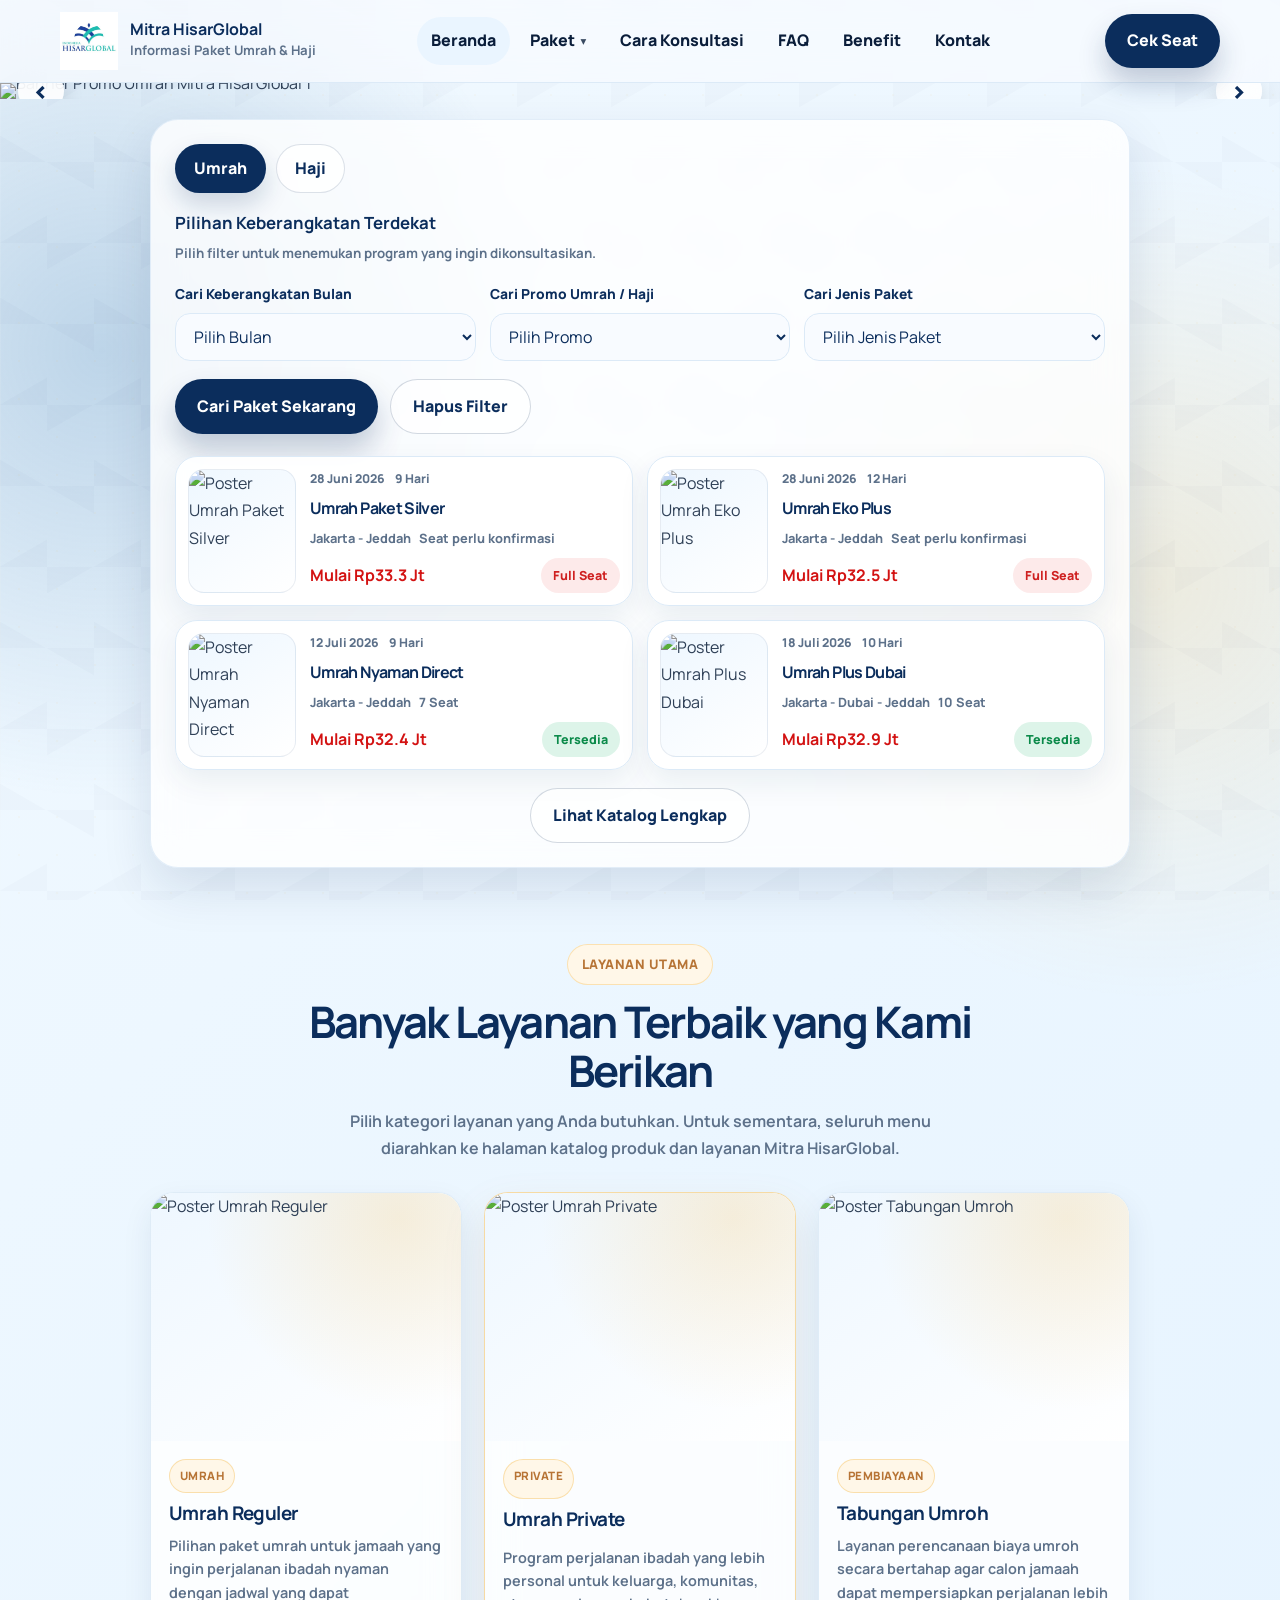
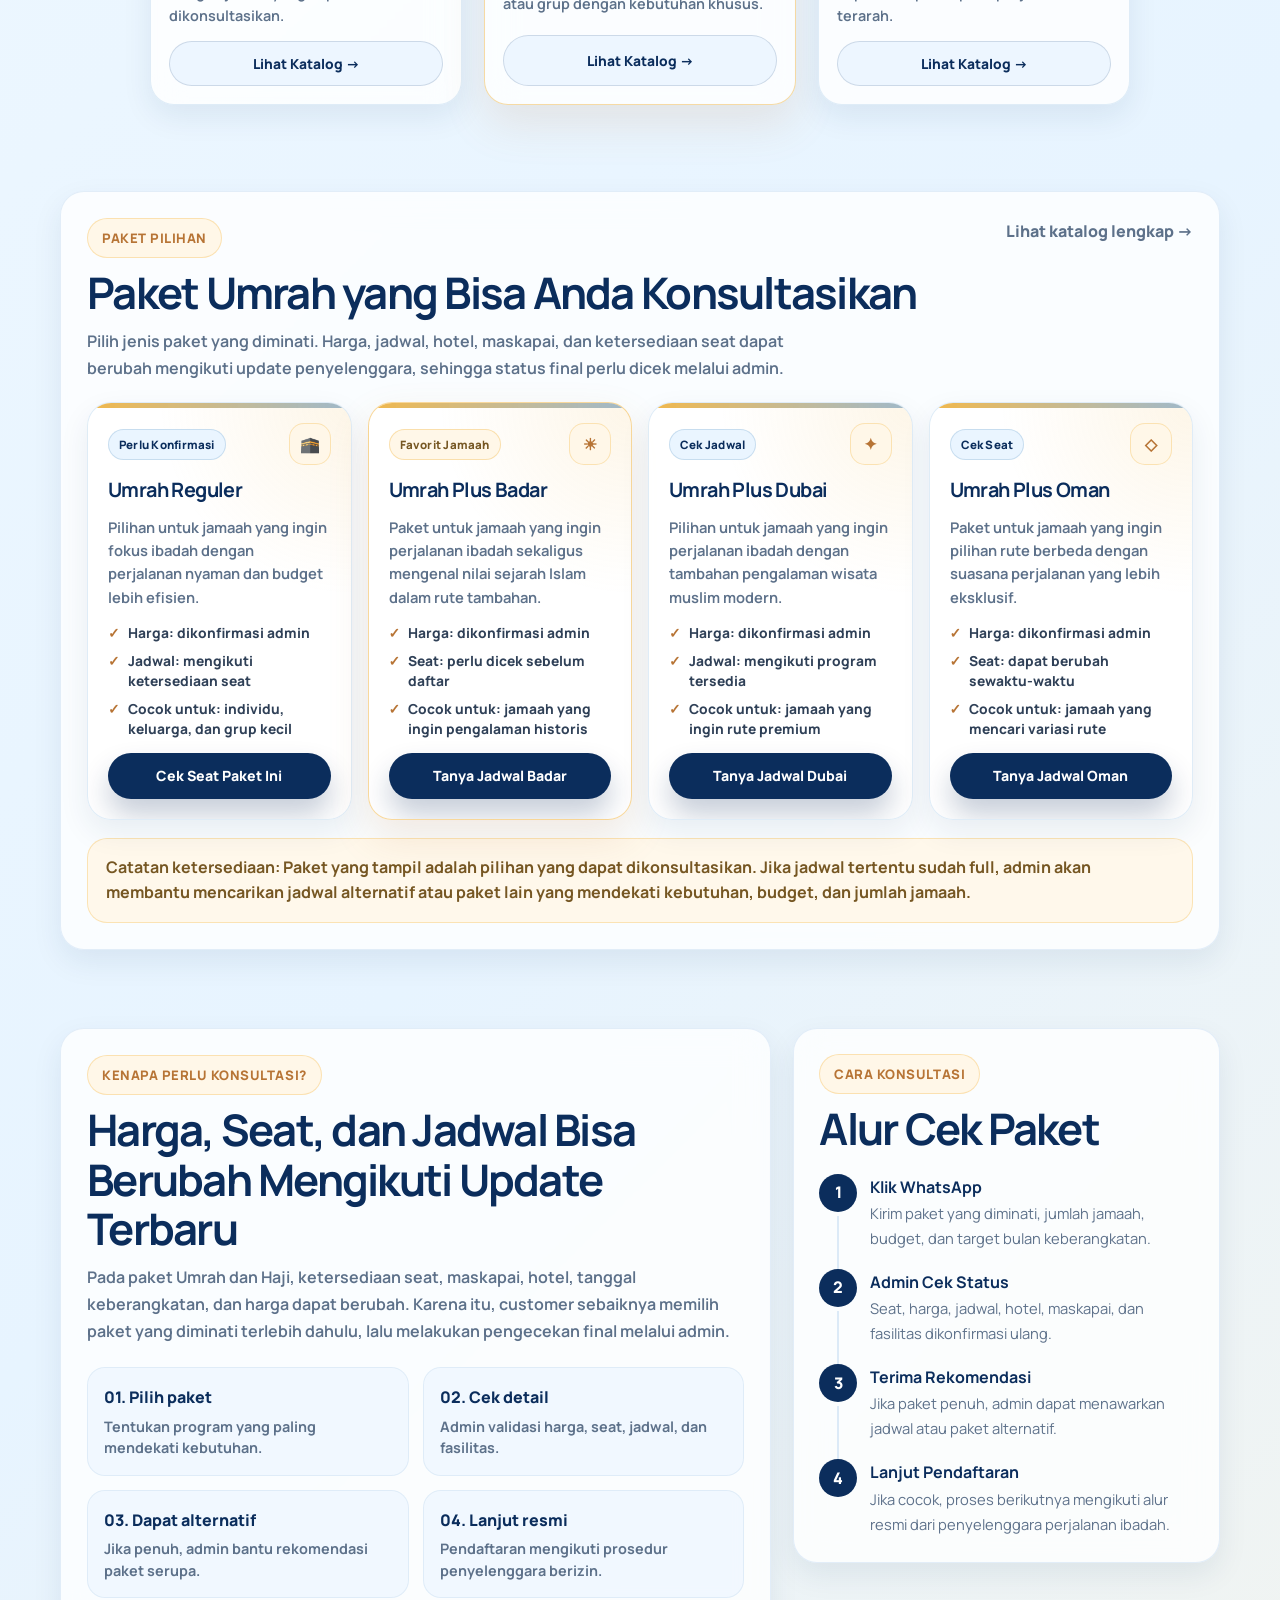
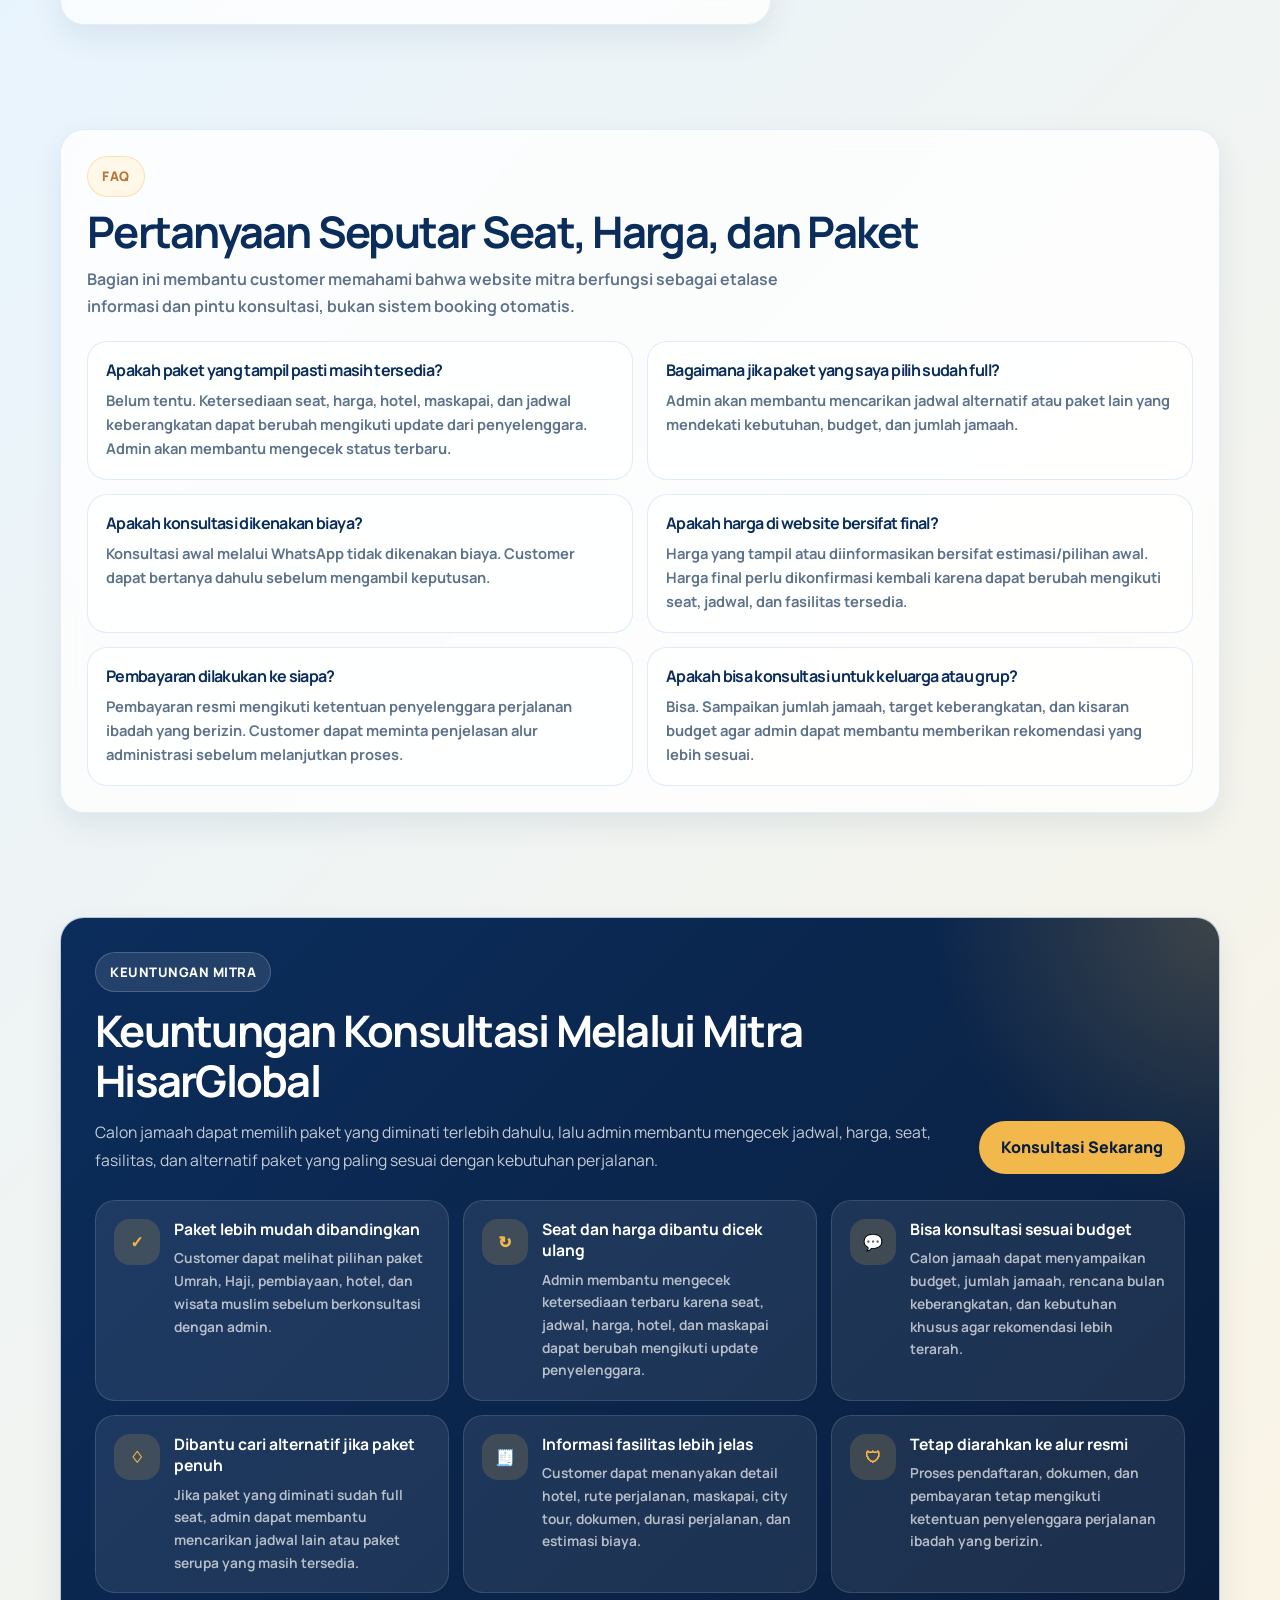
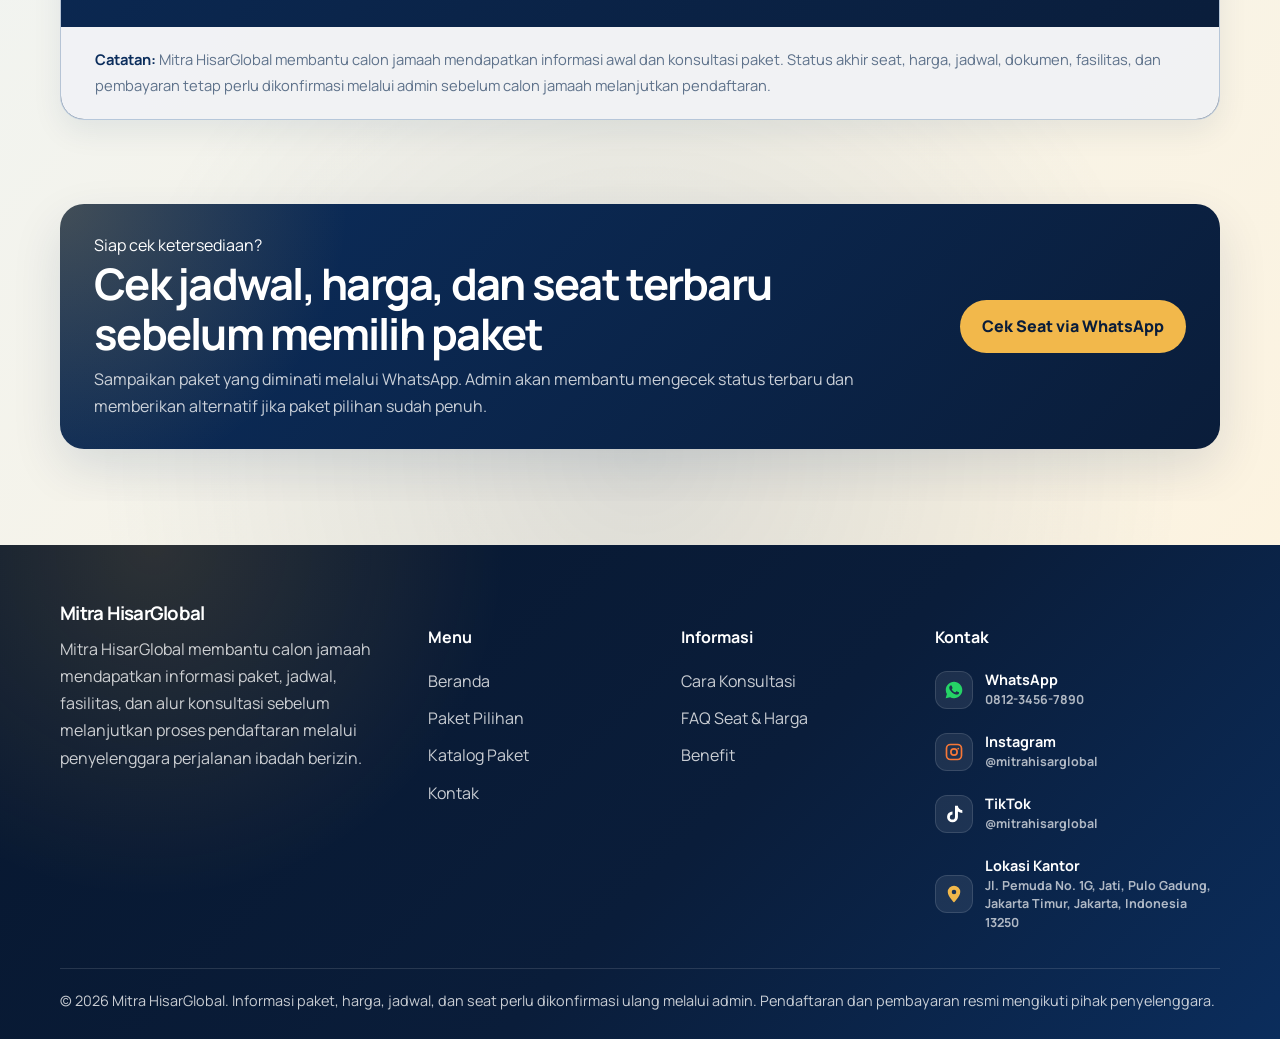
==== index.html @ 41dd8400 "Force redeploy github pages" ====
<!doctype html>
<html lang="id">
  <head>
    <meta charset="UTF-8" />
    <meta name="viewport" content="width=device-width, initial-scale=1.0" />

    <link rel="preconnect" href="https://fonts.googleapis.com" />
    <link rel="preconnect" href="https://fonts.gstatic.com" crossorigin />

    <link
      href="https://fonts.googleapis.com/css2?family=Manrope:wght@400;500;600;700;800;900&display=swap"
      rel="stylesheet"
    />

    <link rel="stylesheet" href="css/style.css" />

    <title>Mitra HisarGlobal | Paket Umrah & Haji, Cek Seat & Harga</title>

    <meta
      name="description"
      content="Pilih paket Umrah dan Haji sesuai budget, jadwal, dan kebutuhan. Cek harga, seat, fasilitas, dan jadwal terbaru melalui admin Mitra HisarGlobal."
    />
  </head>

  <body>
    <header class="site-header">
      <div class="container navbar">
        <a class="brand" href="index.html" aria-label="Mitra HisarGlobal">
          <img src="assets/images/logo.jpg" alt="Logo Mitra HisarGlobal" />
          <span>
            <strong>Mitra HisarGlobal</strong>
            <span>Informasi Paket Umrah & Haji</span>
          </span>
        </a>

        <nav class="nav-menu" data-nav-menu>
          <a href="index.html" class="active">Beranda</a>

          <div class="nav-item has-submenu">
            <a href="index.html#paket" class="nav-parent">
              Paket
              <span class="submenu-arrow">▾</span>
            </a>

            <div class="nav-dropdown">
              <a href="paket.html">Katalog</a>
            </div>
          </div>

          <a href="index.html#proses">Cara Konsultasi</a>
          <a href="index.html#faq">FAQ</a>
          <a href="index.html#legalitas">Benefit</a>
          <a href="kontak.html">Kontak</a>
        </nav>

        <div class="header-actions">
          <a
            class="btn btn-primary"
            data-whatsapp
            target="_blank"
            rel="noopener"
          >
            Cek Seat
          </a>

          <button
            class="menu-toggle"
            type="button"
            aria-label="Buka menu"
            data-menu-toggle
          >
            <span></span>
            <span></span>
            <span></span>
          </button>
        </div>
      </div>
    </header>

    <main>
      <!-- BANNER PROMO FULL  -->
      <section class="hero-banner-full">
        <div class="banner-slider" data-banner-slider>
          <div class="banner-slide active">
            <img
              src="assets/images/baner/poster 1.png"
              alt="Banner Promo Umrah Mitra HisarGlobal 1"
            />
          </div>

          <div class="banner-slide">
            <img
              src="assets/images/baner/poster 2.png"
              alt="Banner Promo Umrah Mitra HisarGlobal 2"
            />
          </div>

          <button
            class="banner-nav banner-prev"
            type="button"
            aria-label="Banner sebelumnya"
            data-banner-prev
          >
            ‹
          </button>

          <button
            class="banner-nav banner-next"
            type="button"
            aria-label="Banner berikutnya"
            data-banner-next
          >
            ›
          </button>

          <div class="banner-dots" aria-label="Navigasi banner">
            <button
              class="active"
              type="button"
              aria-label="Banner 1"
              data-banner-dot="0"
            ></button>

            <button
              type="button"
              aria-label="Banner 2"
              data-banner-dot="1"
            ></button>
          </div>
        </div>
      </section>

      <!-- PILIHAN KEBERANGKATAN TERDEKAT -->
      <section class="search-hero" id="tanggal-terdekat">
        <div class="container">
          <div class="search-hero-shell">
            <div class="search-hero-panel">
              <div class="search-panel-head">
                <div class="search-tabs">
                  <button class="search-tab active" type="button">Umrah</button>
                  <button class="search-tab" type="button">Haji</button>
                </div>

                <div class="search-panel-title">
                  <strong>Pilihan Keberangkatan Terdekat</strong>
                  <small>
                    Pilih filter untuk menemukan program yang ingin
                    dikonsultasikan.
                  </small>
                </div>
              </div>

              <div class="departure-search-grid">
                <div class="search-field">
                  <label for="departure-month">Cari Keberangkatan Bulan</label>
                  <select
                    id="departure-month"
                    class="form-control"
                    data-home-month
                  >
                    <option value="">Pilih Bulan</option>
                    <option value="Juni 2026">Juni 2026</option>
                    <option value="Juli 2026">Juli 2026</option>
                    <option value="Agustus 2026">Agustus 2026</option>
                    <option value="September 2026">September 2026</option>
                    <option value="Oktober 2026">Oktober 2026</option>
                  </select>
                </div>

                <div class="search-field">
                  <label for="departure-promo">Cari Promo Umrah / Haji</label>
                  <select
                    id="departure-promo"
                    class="form-control"
                    data-home-promo
                  >
                    <option value="">Pilih Promo</option>
                    <option value="promo">Promo Umrah</option>
                    <option value="hemat">Paket Hemat</option>
                    <option value="favorit">Favorit Jamaah</option>
                    <option value="premium">Paket Premium</option>
                  </select>
                </div>

                <div class="search-field">
                  <label for="departure-type">Cari Jenis Paket</label>
                  <select
                    id="departure-type"
                    class="form-control"
                    data-home-type
                  >
                    <option value="">Pilih Jenis Paket</option>
                    <option value="umrah-reguler">Umrah Reguler</option>
                    <option value="umrah-plus">Umrah Plus</option>
                    <option value="umrah-private">Umrah Private</option>
                    <option value="haji-khusus">Haji Khusus</option>
                  </select>
                </div>

                <div class="search-action-row">
                  <a
                    class="btn btn-primary"
                    data-whatsapp
                    target="_blank"
                    rel="noopener"
                  >
                    Cari Paket Sekarang
                  </a>

                  <button type="button" class="btn btn-outline">
                    Hapus Filter
                  </button>
                </div>
              </div>

              <div class="nearest-departure-list">
                <article class="mini-departure-card">
                  <div class="mini-departure-thumb">
                    <img
                      src="assets/images/baner/poster 1.png"
                      alt="Poster Umrah Paket Silver"
                    />
                  </div>

                  <div class="mini-departure-body">
                    <div class="mini-meta">
                      <span>28 Juni 2026</span>
                      <span>9 Hari</span>
                    </div>

                    <h3>Umrah Paket Silver</h3>

                    <div class="mini-route">
                      <span>Jakarta - Jeddah</span>
                      <span>Seat perlu konfirmasi</span>
                    </div>

                    <div class="mini-bottom">
                      <strong>Mulai Rp33.3 Jt</strong>
                      <span class="mini-status status-full-soft"
                        >Full Seat</span
                      >
                    </div>
                  </div>
                </article>

                <article class="mini-departure-card">
                  <div class="mini-departure-thumb">
                    <img
                      src="assets/images/baner/poster 2.png"
                      alt="Poster Umrah Eko Plus"
                    />
                  </div>

                  <div class="mini-departure-body">
                    <div class="mini-meta">
                      <span>28 Juni 2026</span>
                      <span>12 Hari</span>
                    </div>

                    <h3>Umrah Eko Plus</h3>

                    <div class="mini-route">
                      <span>Jakarta - Jeddah</span>
                      <span>Seat perlu konfirmasi</span>
                    </div>

                    <div class="mini-bottom">
                      <strong>Mulai Rp32.5 Jt</strong>
                      <span class="mini-status status-full-soft"
                        >Full Seat</span
                      >
                    </div>
                  </div>
                </article>

                <article class="mini-departure-card">
                  <div class="mini-departure-thumb">
                    <img
                      src="assets/images/baner/poster 1.png"
                      alt="Poster Umrah Nyaman Direct"
                    />
                  </div>

                  <div class="mini-departure-body">
                    <div class="mini-meta">
                      <span>12 Juli 2026</span>
                      <span>9 Hari</span>
                    </div>

                    <h3>Umrah Nyaman Direct</h3>

                    <div class="mini-route">
                      <span>Jakarta - Jeddah</span>
                      <span>7 Seat</span>
                    </div>

                    <div class="mini-bottom">
                      <strong>Mulai Rp32.4 Jt</strong>
                      <span class="mini-status status-limited-soft"
                        >Tersedia</span
                      >
                    </div>
                  </div>
                </article>

                <article class="mini-departure-card">
                  <div class="mini-departure-thumb">
                    <img
                      src="assets/images/baner/poster 2.png"
                      alt="Poster Umrah Plus Dubai"
                    />
                  </div>

                  <div class="mini-departure-body">
                    <div class="mini-meta">
                      <span>18 Juli 2026</span>
                      <span>10 Hari</span>
                    </div>

                    <h3>Umrah Plus Dubai</h3>

                    <div class="mini-route">
                      <span>Jakarta - Dubai - Jeddah</span>
                      <span>10 Seat</span>
                    </div>

                    <div class="mini-bottom">
                      <strong>Mulai Rp32.9 Jt</strong>
                      <span class="mini-status status-limited-soft"
                        >Tersedia</span
                      >
                    </div>
                  </div>
                </article>
              </div>

              <div class="search-panel-footer">
                <a class="btn btn-outline" href="paket.html">
                  Lihat Katalog Lengkap
                </a>
              </div>
            </div>
          </div>
        </div>
      </section>

      <!-- SECTION LAYANAN UTAMA -->
      <section class="section-sm service-shortcut-section">
        <div class="container">
          <div class="service-shortcut-head">
            <span class="kicker">Layanan Utama</span>

            <h2>Banyak Layanan Terbaik yang Kami Berikan</h2>

            <p>
              Pilih kategori layanan yang Anda butuhkan. Untuk sementara,
              seluruh menu diarahkan ke halaman katalog produk dan layanan Mitra
              HisarGlobal.
            </p>
          </div>

          <div class="service-shortcut-grid">
            <a class="service-shortcut-card" href="paket.html">
              <div class="service-shortcut-image">
                <img
                  src="assets/images/baner/poster 1.png"
                  alt="Poster Umrah Reguler"
                />
              </div>

              <div class="service-shortcut-body">
                <span class="service-shortcut-tag">Umrah</span>
                <h3>Umrah Reguler</h3>
                <p>
                  Pilihan paket umrah untuk jamaah yang ingin perjalanan ibadah
                  nyaman dengan jadwal yang dapat dikonsultasikan.
                </p>

                <span class="service-shortcut-button">Lihat Katalog →</span>
              </div>
            </a>

            <a
              class="service-shortcut-card service-shortcut-card-featured"
              href="paket.html"
            >
              <div class="service-shortcut-image">
                <img
                  src="assets/images/baner/poster 2.png"
                  alt="Poster Umrah Private"
                />
              </div>

              <div class="service-shortcut-body">
                <span class="service-shortcut-tag">Private</span>
                <h3>Umrah Private</h3>
                <p>
                  Program perjalanan ibadah yang lebih personal untuk keluarga,
                  komunitas, atau grup dengan kebutuhan khusus.
                </p>

                <span class="service-shortcut-button">Lihat Katalog →</span>
              </div>
            </a>

            <a class="service-shortcut-card" href="paket.html">
              <div class="service-shortcut-image">
                <img
                  src="assets/images/baner/poster 1.png"
                  alt="Poster Tabungan Umroh"
                />
              </div>

              <div class="service-shortcut-body">
                <span class="service-shortcut-tag">Pembiayaan</span>
                <h3>Tabungan Umroh</h3>
                <p>
                  Layanan perencanaan biaya umroh secara bertahap agar calon
                  jamaah dapat mempersiapkan perjalanan lebih terarah.
                </p>

                <span class="service-shortcut-button">Lihat Katalog →</span>
              </div>
            </a>
          </div>
        </div>
      </section>

      <!-- SECTION PAKET PILIHAN -->
      <section class="section-sm" id="paket">
        <div class="container">
          <section class="panel panel-pad priority-package-panel">
            <div class="section-title-row product-title-row">
              <div>
                <span class="kicker">Paket Pilihan</span>

                <h2 style="margin-top: 10px">
                  Paket Umrah yang Bisa Anda Konsultasikan
                </h2>

                <p class="section-subtitle">
                  Pilih jenis paket yang diminati. Harga, jadwal, hotel,
                  maskapai, dan ketersediaan seat dapat berubah mengikuti update
                  penyelenggara, sehingga status final perlu dicek melalui
                  admin.
                </p>
              </div>

              <a href="paket.html">Lihat katalog lengkap →</a>
            </div>

            <div class="mitra-product-grid">
              <article class="mitra-product-card">
                <div class="product-card-top">
                  <span class="package-status status-check">
                    Perlu Konfirmasi
                  </span>
                  <span class="product-icon">🕋</span>
                </div>

                <h3>Umrah Reguler</h3>

                <p>
                  Pilihan untuk jamaah yang ingin fokus ibadah dengan perjalanan
                  nyaman dan budget lebih efisien.
                </p>

                <ul>
                  <li>Harga: dikonfirmasi admin</li>
                  <li>Jadwal: mengikuti ketersediaan seat</li>
                  <li>Cocok untuk: individu, keluarga, dan grup kecil</li>
                </ul>

                <a
                  class="btn btn-primary product-cta"
                  data-whatsapp
                  target="_blank"
                  rel="noopener"
                >
                  Cek Seat Paket Ini
                </a>
              </article>

              <article class="mitra-product-card featured-product">
                <div class="product-card-top">
                  <span class="package-status status-limited">
                    Favorit Jamaah
                  </span>
                  <span class="product-icon">☀</span>
                </div>

                <h3>Umrah Plus Badar</h3>

                <p>
                  Paket untuk jamaah yang ingin perjalanan ibadah sekaligus
                  mengenal nilai sejarah Islam dalam rute tambahan.
                </p>

                <ul>
                  <li>Harga: dikonfirmasi admin</li>
                  <li>Seat: perlu dicek sebelum daftar</li>
                  <li>Cocok untuk: jamaah yang ingin pengalaman historis</li>
                </ul>

                <a
                  class="btn btn-primary product-cta"
                  data-whatsapp
                  target="_blank"
                  rel="noopener"
                >
                  Tanya Jadwal Badar
                </a>
              </article>

              <article class="mitra-product-card">
                <div class="product-card-top">
                  <span class="package-status status-check">Cek Jadwal</span>
                  <span class="product-icon">✦</span>
                </div>

                <h3>Umrah Plus Dubai</h3>

                <p>
                  Pilihan untuk jamaah yang ingin perjalanan ibadah dengan
                  tambahan pengalaman wisata muslim modern.
                </p>

                <ul>
                  <li>Harga: dikonfirmasi admin</li>
                  <li>Jadwal: mengikuti program tersedia</li>
                  <li>Cocok untuk: jamaah yang ingin rute premium</li>
                </ul>

                <a
                  class="btn btn-primary product-cta"
                  data-whatsapp
                  target="_blank"
                  rel="noopener"
                >
                  Tanya Jadwal Dubai
                </a>
              </article>

              <article class="mitra-product-card">
                <div class="product-card-top">
                  <span class="package-status status-check">Cek Seat</span>
                  <span class="product-icon">◇</span>
                </div>

                <h3>Umrah Plus Oman</h3>

                <p>
                  Paket untuk jamaah yang ingin pilihan rute berbeda dengan
                  suasana perjalanan yang lebih eksklusif.
                </p>

                <ul>
                  <li>Harga: dikonfirmasi admin</li>
                  <li>Seat: dapat berubah sewaktu-waktu</li>
                  <li>Cocok untuk: jamaah yang mencari variasi rute</li>
                </ul>

                <a
                  class="btn btn-primary product-cta"
                  data-whatsapp
                  target="_blank"
                  rel="noopener"
                >
                  Tanya Jadwal Oman
                </a>
              </article>
            </div>

            <div class="availability-note">
              <strong>Catatan ketersediaan:</strong>
              Paket yang tampil adalah pilihan yang dapat dikonsultasikan. Jika
              jadwal tertentu sudah full, admin akan membantu mencarikan jadwal
              alternatif atau paket lain yang mendekati kebutuhan, budget, dan
              jumlah jamaah.
            </div>
          </section>
        </div>
      </section>

      <!-- SECTION CARA KONSULTASI -->
      <section class="section-sm consult-section">
        <div class="container home-content-grid">
          <section class="panel panel-pad consult-reason-card">
            <span class="kicker">Kenapa Perlu Konsultasi?</span>

            <h2 style="margin-top: 10px">
              Harga, Seat, dan Jadwal Bisa Berubah Mengikuti Update Terbaru
            </h2>

            <p class="section-subtitle">
              Pada paket Umrah dan Haji, ketersediaan seat, maskapai, hotel,
              tanggal keberangkatan, dan harga dapat berubah. Karena itu,
              customer sebaiknya memilih paket yang diminati terlebih dahulu,
              lalu melakukan pengecekan final melalui admin.
            </p>

            <div class="consult-point-grid">
              <div>
                <strong>01. Pilih paket</strong>
                <span>Tentukan program yang paling mendekati kebutuhan.</span>
              </div>

              <div>
                <strong>02. Cek detail</strong>
                <span>Admin validasi harga, seat, jadwal, dan fasilitas.</span>
              </div>

              <div>
                <strong>03. Dapat alternatif</strong>
                <span>Jika penuh, admin bantu rekomendasi paket serupa.</span>
              </div>

              <div>
                <strong>04. Lanjut resmi</strong>
                <span
                  >Pendaftaran mengikuti prosedur penyelenggara berizin.</span
                >
              </div>
            </div>
          </section>

          <aside>
            <section class="panel timeline-card" id="proses">
              <span class="kicker">Cara Konsultasi</span>

              <h2 style="margin-top: 10px">Alur Cek Paket</h2>

              <div class="timeline">
                <div class="timeline-item">
                  <span class="timeline-num">1</span>

                  <div>
                    <strong>Klik WhatsApp</strong>
                    <p>
                      Kirim paket yang diminati, jumlah jamaah, budget, dan
                      target bulan keberangkatan.
                    </p>
                  </div>
                </div>

                <div class="timeline-item">
                  <span class="timeline-num">2</span>

                  <div>
                    <strong>Admin Cek Status</strong>
                    <p>
                      Seat, harga, jadwal, hotel, maskapai, dan fasilitas
                      dikonfirmasi ulang.
                    </p>
                  </div>
                </div>

                <div class="timeline-item">
                  <span class="timeline-num">3</span>

                  <div>
                    <strong>Terima Rekomendasi</strong>
                    <p>
                      Jika paket penuh, admin dapat menawarkan jadwal atau paket
                      alternatif.
                    </p>
                  </div>
                </div>

                <div class="timeline-item">
                  <span class="timeline-num">4</span>

                  <div>
                    <strong>Lanjut Pendaftaran</strong>
                    <p>
                      Jika cocok, proses berikutnya mengikuti alur resmi dari
                      penyelenggara perjalanan ibadah.
                    </p>
                  </div>
                </div>
              </div>
            </section>
          </aside>
        </div>
      </section>

      <!-- SECTION FAQ -->
      <section class="section-sm" id="faq">
        <div class="container">
          <section class="panel panel-pad faq-panel">
            <div class="section-title-row">
              <div>
                <span class="kicker">FAQ</span>

                <h2 style="margin-top: 10px">
                  Pertanyaan Seputar Seat, Harga, dan Paket
                </h2>

                <p class="section-subtitle">
                  Bagian ini membantu customer memahami bahwa website mitra
                  berfungsi sebagai etalase informasi dan pintu konsultasi,
                  bukan sistem booking otomatis.
                </p>
              </div>
            </div>

            <div class="faq-grid">
              <article class="faq-item">
                <h3>Apakah paket yang tampil pasti masih tersedia?</h3>
                <p>
                  Belum tentu. Ketersediaan seat, harga, hotel, maskapai, dan
                  jadwal keberangkatan dapat berubah mengikuti update dari
                  penyelenggara. Admin akan membantu mengecek status terbaru.
                </p>
              </article>

              <article class="faq-item">
                <h3>Bagaimana jika paket yang saya pilih sudah full?</h3>
                <p>
                  Admin akan membantu mencarikan jadwal alternatif atau paket
                  lain yang mendekati kebutuhan, budget, dan jumlah jamaah.
                </p>
              </article>

              <article class="faq-item">
                <h3>Apakah konsultasi dikenakan biaya?</h3>
                <p>
                  Konsultasi awal melalui WhatsApp tidak dikenakan biaya.
                  Customer dapat bertanya dahulu sebelum mengambil keputusan.
                </p>
              </article>

              <article class="faq-item">
                <h3>Apakah harga di website bersifat final?</h3>
                <p>
                  Harga yang tampil atau diinformasikan bersifat
                  estimasi/pilihan awal. Harga final perlu dikonfirmasi kembali
                  karena dapat berubah mengikuti seat, jadwal, dan fasilitas
                  tersedia.
                </p>
              </article>

              <article class="faq-item">
                <h3>Pembayaran dilakukan ke siapa?</h3>
                <p>
                  Pembayaran resmi mengikuti ketentuan penyelenggara perjalanan
                  ibadah yang berizin. Customer dapat meminta penjelasan alur
                  administrasi sebelum melanjutkan proses.
                </p>
              </article>

              <article class="faq-item">
                <h3>Apakah bisa konsultasi untuk keluarga atau grup?</h3>
                <p>
                  Bisa. Sampaikan jumlah jamaah, target keberangkatan, dan
                  kisaran budget agar admin dapat membantu memberikan
                  rekomendasi yang lebih sesuai.
                </p>
              </article>
            </div>
          </section>
        </div>
      </section>

      <!-- SECTION BENEFIT -->
      <section class="section-sm" id="legalitas">
        <div class="container">
          <section class="panel mitra-benefit-section">
            <div class="mitra-benefit-head">
              <div>
                <span class="kicker benefit-kicker">Keuntungan Mitra</span>

                <h2>Keuntungan Konsultasi Melalui Mitra HisarGlobal</h2>

                <p>
                  Calon jamaah dapat memilih paket yang diminati terlebih
                  dahulu, lalu admin membantu mengecek jadwal, harga, seat,
                  fasilitas, dan alternatif paket yang paling sesuai dengan
                  kebutuhan perjalanan.
                </p>
              </div>

              <a
                class="btn btn-gold"
                data-whatsapp
                target="_blank"
                rel="noopener"
              >
                Konsultasi Sekarang
              </a>
            </div>

            <div class="mitra-benefit-grid">
              <article class="mitra-benefit-item">
                <span class="mitra-benefit-icon">✓</span>
                <div>
                  <strong>Paket lebih mudah dibandingkan</strong>
                  <small>
                    Customer dapat melihat pilihan paket Umrah, Haji,
                    pembiayaan, hotel, dan wisata muslim sebelum berkonsultasi
                    dengan admin.
                  </small>
                </div>
              </article>

              <article class="mitra-benefit-item">
                <span class="mitra-benefit-icon">↻</span>
                <div>
                  <strong>Seat dan harga dibantu dicek ulang</strong>
                  <small>
                    Admin membantu mengecek ketersediaan terbaru karena seat,
                    jadwal, harga, hotel, dan maskapai dapat berubah mengikuti
                    update penyelenggara.
                  </small>
                </div>
              </article>

              <article class="mitra-benefit-item">
                <span class="mitra-benefit-icon">💬</span>
                <div>
                  <strong>Bisa konsultasi sesuai budget</strong>
                  <small>
                    Calon jamaah dapat menyampaikan budget, jumlah jamaah,
                    rencana bulan keberangkatan, dan kebutuhan khusus agar
                    rekomendasi lebih terarah.
                  </small>
                </div>
              </article>

              <article class="mitra-benefit-item">
                <span class="mitra-benefit-icon">♢</span>
                <div>
                  <strong>Dibantu cari alternatif jika paket penuh</strong>
                  <small>
                    Jika paket yang diminati sudah full seat, admin dapat
                    membantu mencarikan jadwal lain atau paket serupa yang masih
                    tersedia.
                  </small>
                </div>
              </article>

              <article class="mitra-benefit-item">
                <span class="mitra-benefit-icon">🧾</span>
                <div>
                  <strong>Informasi fasilitas lebih jelas</strong>
                  <small>
                    Customer dapat menanyakan detail hotel, rute perjalanan,
                    maskapai, city tour, dokumen, durasi perjalanan, dan
                    estimasi biaya.
                  </small>
                </div>
              </article>

              <article class="mitra-benefit-item">
                <span class="mitra-benefit-icon">🛡</span>
                <div>
                  <strong>Tetap diarahkan ke alur resmi</strong>
                  <small>
                    Proses pendaftaran, dokumen, dan pembayaran tetap mengikuti
                    ketentuan penyelenggara perjalanan ibadah yang berizin.
                  </small>
                </div>
              </article>
            </div>

            <div class="mitra-benefit-note">
              <strong>Catatan:</strong>
              Mitra HisarGlobal membantu calon jamaah mendapatkan informasi awal
              dan konsultasi paket. Status akhir seat, harga, jadwal, dokumen,
              fasilitas, dan pembayaran tetap perlu dikonfirmasi melalui admin
              sebelum calon jamaah melanjutkan pendaftaran.
            </div>
          </section>
        </div>
      </section>

      <!-- SECTION CTA AKHIR -->
      <section class="section-sm closing-section">
        <div class="container">
          <section class="cta-banner">
            <div>
              <span class="cta-kicker">Siap cek ketersediaan?</span>

              <h2>Cek jadwal, harga, dan seat terbaru sebelum memilih paket</h2>

              <p>
                Sampaikan paket yang diminati melalui WhatsApp. Admin akan
                membantu mengecek status terbaru dan memberikan alternatif jika
                paket pilihan sudah penuh.
              </p>
            </div>

            <a
              class="btn btn-gold"
              data-whatsapp
              target="_blank"
              rel="noopener"
            >
              Cek Seat via WhatsApp
            </a>
          </section>
        </div>
      </section>
    </main>

    <footer class="site-footer">
      <div class="container">
        <div class="footer-grid">
          <div>
            <h3>Mitra HisarGlobal</h3>
            <p>
              Mitra HisarGlobal membantu calon jamaah mendapatkan informasi
              paket, jadwal, fasilitas, dan alur konsultasi sebelum melanjutkan
              proses pendaftaran melalui penyelenggara perjalanan ibadah
              berizin.
            </p>
          </div>

          <div>
            <h4>Menu</h4>
            <a href="index.html">Beranda</a>
            <a href="index.html#paket">Paket Pilihan</a>
            <a href="paket.html">Katalog Paket</a>
            <a href="kontak.html">Kontak</a>
          </div>

          <div>
            <h4>Informasi</h4>
            <a href="index.html#proses">Cara Konsultasi</a>
            <a href="index.html#faq">FAQ Seat & Harga</a>
            <a href="index.html#legalitas">Benefit</a>
          </div>

          <div class="footer-contact">
            <h4>Kontak</h4>

            <div class="footer-contact-list">
              <a
                class="footer-contact-item"
                data-whatsapp
                target="_blank"
                rel="noopener"
                aria-label="Hubungi WhatsApp Mitra HisarGlobal"
              >
                <span class="footer-contact-icon wa-icon">
                  <svg viewBox="0 0 24 24" aria-hidden="true">
                    <path
                      d="M12.04 2C6.58 2 2.13 6.45 2.13 11.91c0 1.75.46 3.46 1.34 4.96L2 22l5.28-1.39a9.85 9.85 0 0 0 4.76 1.21h.01c5.46 0 9.91-4.45 9.91-9.91S17.51 2 12.04 2Zm5.78 14.15c-.24.67-1.39 1.28-1.94 1.36-.5.07-1.13.1-1.82-.11-.42-.13-.96-.31-1.65-.61-2.91-1.26-4.8-4.18-4.95-4.37-.14-.19-1.18-1.57-1.18-3s.75-2.13 1.02-2.42c.27-.29.59-.36.79-.36h.57c.18.01.43-.07.67.51.24.58.82 2.01.89 2.16.07.15.12.33.02.52-.1.19-.15.31-.29.48-.15.17-.31.38-.44.51-.15.15-.3.31-.13.6.17.29.75 1.23 1.6 1.99 1.1.98 2.03 1.28 2.32 1.43.29.15.46.12.63-.07.17-.19.72-.84.91-1.13.19-.29.38-.24.65-.15.27.1 1.7.8 1.99.94.29.15.48.22.55.34.07.12.07.69-.17 1.36Z"
                    />
                  </svg>
                </span>

                <span>
                  <strong>WhatsApp</strong>
                  <small>0812-3456-7890</small>
                </span>
              </a>

              <a
                class="footer-contact-item"
                href="https://www.instagram.com/mitrahisarglobal"
                target="_blank"
                rel="noopener"
                aria-label="Instagram Mitra HisarGlobal"
              >
                <span class="footer-contact-icon ig-icon">
                  <svg viewBox="0 0 24 24" aria-hidden="true">
                    <path
                      d="M7.8 2h8.4A5.81 5.81 0 0 1 22 7.8v8.4a5.81 5.81 0 0 1-5.8 5.8H7.8A5.81 5.81 0 0 1 2 16.2V7.8A5.81 5.81 0 0 1 7.8 2Zm0 2A3.8 3.8 0 0 0 4 7.8v8.4A3.8 3.8 0 0 0 7.8 20h8.4a3.8 3.8 0 0 0 3.8-3.8V7.8A3.8 3.8 0 0 0 16.2 4H7.8Zm4.2 3.25A4.75 4.75 0 1 1 7.25 12 4.75 4.75 0 0 1 12 7.25Zm0 2A2.75 2.75 0 1 0 14.75 12 2.75 2.75 0 0 0 12 9.25Zm5.1-2.45a1.1 1.1 0 1 1-1.1 1.1 1.1 1.1 0 0 1 1.1-1.1Z"
                    />
                  </svg>
                </span>

                <span>
                  <strong>Instagram</strong>
                  <small>@mitrahisarglobal</small>
                </span>
              </a>

              <a
                class="footer-contact-item"
                href="https://www.tiktok.com/@mitrahisarglobal"
                target="_blank"
                rel="noopener"
                aria-label="TikTok Mitra HisarGlobal"
              >
                <span class="footer-contact-icon tiktok-icon">
                  <svg viewBox="0 0 24 24" aria-hidden="true">
                    <path
                      d="M16.6 2c.18 1.43.8 2.72 1.78 3.68A6.16 6.16 0 0 0 22 7.37v3.35a9.17 9.17 0 0 1-5.28-1.7v6.47A6.52 6.52 0 1 1 10.2 9v3.53a3.08 3.08 0 1 0 2.98 3.07V2h3.42Z"
                    />
                  </svg>
                </span>

                <span>
                  <strong>TikTok</strong>
                  <small>@mitrahisarglobal</small>
                </span>
              </a>

              <a
                class="footer-contact-item"
                href="https://www.google.com/maps/search/?api=1&query=Jl.%20Pemuda%20No.%201G%2C%20Jati%2C%20Pulo%20Gadung%2C%20Jakarta%20Timur%2C%20Jakarta%2C%20Indonesia%2013250"
                target="_blank"
                rel="noopener"
                aria-label="Lokasi kantor Mitra HisarGlobal"
              >
                <span class="footer-contact-icon maps-icon">
                  <svg viewBox="0 0 24 24" aria-hidden="true">
                    <path
                      d="M12 2a7.5 7.5 0 0 0-7.5 7.5c0 5.25 7.5 12.5 7.5 12.5s7.5-7.25 7.5-12.5A7.5 7.5 0 0 0 12 2Zm0 10.25A2.75 2.75 0 1 1 14.75 9.5 2.75 2.75 0 0 1 12 12.25Z"
                    />
                  </svg>
                </span>

                <span>
                  <strong>Lokasi Kantor</strong>
                  <small>
                    Jl. Pemuda No. 1G, Jati, Pulo Gadung, Jakarta Timur,
                    Jakarta, Indonesia 13250
                  </small>
                </span>
              </a>
            </div>
          </div>
        </div>

        <div class="footer-bottom">
          <p>
            © <span data-year></span> Mitra HisarGlobal. Informasi paket, harga,
            jadwal, dan seat perlu dikonfirmasi ulang melalui admin. Pendaftaran
            dan pembayaran resmi mengikuti pihak penyelenggara.
          </p>
        </div>
      </div>
    </footer>

    <a class="sticky-whatsapp" data-whatsapp target="_blank" rel="noopener">
      💬 Cek Seat & Harga
    </a>

    <!-- SCRIPT BANNER SLIDER -->
    <script>
      document.addEventListener("DOMContentLoaded", function () {
        const slider = document.querySelector("[data-banner-slider]");
        if (!slider) return;

        const slides = Array.from(slider.querySelectorAll(".banner-slide"));
        const dots = Array.from(slider.querySelectorAll("[data-banner-dot]"));
        const prev = slider.querySelector("[data-banner-prev]");
        const next = slider.querySelector("[data-banner-next]");

        let current = 0;
        let timer = null;

        function showSlide(index) {
          current = (index + slides.length) % slides.length;

          slides.forEach((slide, i) => {
            slide.classList.toggle("active", i === current);
          });

          dots.forEach((dot, i) => {
            dot.classList.toggle("active", i === current);
          });
        }

        function nextSlide() {
          showSlide(current + 1);
        }

        function startAutoSlide() {
          stopAutoSlide();
          timer = setInterval(nextSlide, 5000);
        }

        function stopAutoSlide() {
          if (timer) {
            clearInterval(timer);
            timer = null;
          }
        }

        if (prev) {
          prev.addEventListener("click", function () {
            showSlide(current - 1);
            startAutoSlide();
          });
        }

        if (next) {
          next.addEventListener("click", function () {
            showSlide(current + 1);
            startAutoSlide();
          });
        }

        dots.forEach((dot) => {
          dot.addEventListener("click", function () {
            showSlide(Number(dot.dataset.bannerDot));
            startAutoSlide();
          });
        });

        slider.addEventListener("mouseenter", stopAutoSlide);
        slider.addEventListener("mouseleave", startAutoSlide);

        showSlide(0);
        startAutoSlide();
      });
    </script>

    <script src="js/main.js"></script>
    <script src="js/home.js"></script>
  </body>
</html>
---- css/style.css ----
:root {
  --navy: #0b2d5c;
  --navy2: #0a1d3a;
  --blue: #2b6ea8;
  --sky: #eaf5ff;
  --gold: #f2b84b;
  --goldDark: #b77435;
  --ivory: #f8fbff;
  --white: #fff;
  --text: #2f4057;
  --muted: #5d718a;
  --line: #dceaf7;
  --shadow: 0 20px 50px rgba(11, 45, 92, 0.12);
  --soft: 0 12px 30px rgba(11, 45, 92, 0.08);
  --r: 24px;
  --container: 1160px;
}
* {
  box-sizing: border-box;
}
html {
  scroll-behavior: smooth;
}
body {
  margin: 0;
  font-family: Manrope, Inter, system-ui, sans-serif;
  background:
    radial-gradient(
      circle at 8% 8%,
      rgba(215, 236, 255, 0.8),
      transparent 22rem
    ),
    var(--ivory);
  color: var(--text);
  line-height: 1.7;
}
a {
  text-decoration: none;
  color: inherit;
}
img {
  max-width: 100%;
  display: block;
}
button,
input,
select,
textarea {
  font: inherit;
}
.container {
  width: min(100% - 32px, var(--container));
  margin: auto;
}
.section {
  padding: 84px 0;
}
.section-sm {
  padding: 52px 0;
}
h1,
h2,
h3 {
  margin: 0;
  color: var(--navy);
  line-height: 1.14;
  letter-spacing: -0.04em;
}
h1 {
  font-size: clamp(2.25rem, 5vw, 4.6rem);
}
h2 {
  font-size: clamp(1.8rem, 3.4vw, 3rem);
}
p {
  margin: 0;
}
.lead {
  color: var(--muted);
  font-size: clamp(1rem, 1.5vw, 1.12rem);
}
.kicker {
  display: inline-flex;
  width: max-content;
  align-items: center;
  gap: 8px;
  padding: 8px 14px;
  border: 1px solid rgba(242, 184, 75, 0.35);
  background: #fff7e8;
  color: var(--goldDark);
  border-radius: 999px;
  font-weight: 900;
  font-size: 0.82rem;
  text-transform: uppercase;
  letter-spacing: 0.04em;
}
.btn {
  display: inline-flex;
  align-items: center;
  justify-content: center;
  gap: 9px;
  min-height: 48px;
  padding: 13px 22px;
  border-radius: 999px;
  border: 0;
  cursor: pointer;
  font-weight: 900;
  transition: 0.2s;
}
.btn:hover {
  transform: translateY(-2px);
}
.btn-primary {
  color: #fff;
  background: var(--navy);
  box-shadow: 0 16px 28px rgba(11, 45, 92, 0.23);
}
.btn-gold {
  color: var(--navy2);
  background: var(--gold);
}
.btn-outline {
  color: var(--navy);
  background: rgba(255, 255, 255, 0.72);
  border: 1px solid rgba(11, 45, 92, 0.18);
}
.site-header {
  position: sticky;
  top: 0;
  z-index: 90;
  background: rgba(248, 251, 255, 0.9);
  border-bottom: 1px solid var(--line);
  backdrop-filter: blur(18px);
}
.navbar {
  height: 82px;
  display: flex;
  align-items: center;
  justify-content: space-between;
  gap: 22px;
}
.brand {
  display: flex;
  align-items: center;
  gap: 12px;
}
.brand img {
  width: 58px;
}
.brand strong {
  display: block;
  color: var(--navy);
  line-height: 1.1;
}
.brand span span {
  display: block;
  color: var(--muted);
  font-size: 0.82rem;
  font-weight: 700;
}
.nav-menu {
  display: flex;
  gap: 6px;
}
.nav-menu a {
  font-weight: 850;
  color: var(--navy2);
  padding: 10px 14px;
  border-radius: 999px;
}
.nav-menu a:hover,
.nav-menu a.active {
  background: var(--sky);
}
.header-actions {
  display: flex;
  gap: 12px;
}
.menu-toggle {
  display: none;
  width: 46px;
  height: 46px;
  border: 1px solid var(--line);
  border-radius: 16px;
  background: white;
}
.menu-toggle span {
  display: block;
  width: 21px;
  height: 2px;
  background: var(--navy);
  margin: 4px auto;
  border-radius: 9px;
}
.hero {
  position: relative;
  overflow: hidden;
  background: linear-gradient(
    100deg,
    rgba(234, 245, 255, 0.96),
    rgba(255, 255, 255, 0.82) 48%,
    rgba(199, 230, 255, 0.92)
  );
  border-bottom: 1px solid var(--line);
}
.hero-inner {
  padding: 74px 0 46px;
  display: grid;
  grid-template-columns: 0.9fr 1.1fr;
  align-items: center;
  gap: 52px;
}
.hero-copy {
  display: grid;
  gap: 22px;
}
.gold-line {
  width: 68px;
  height: 4px;
  background: var(--gold);
  border-radius: 99px;
}
.hero-actions {
  display: flex;
  gap: 14px;
  flex-wrap: wrap;
}
.feature-mini {
  display: flex;
  gap: 14px;
  flex-wrap: wrap;
  margin-top: 10px;
}
.feature-mini div {
  display: flex;
  align-items: center;
  gap: 10px;
  font-weight: 850;
  color: var(--navy);
}
.icon-circle {
  width: 42px;
  height: 42px;
  border-radius: 16px;
  display: grid;
  place-items: center;
  color: var(--goldDark);
  background: #fff7e8;
  border: 1px solid rgba(242, 184, 75, 0.34);
}
.hero-media {
  position: relative;
}
.main-visual {
  overflow: hidden;
  border-radius: 46px 46px 46px 130px;
  box-shadow: var(--shadow);
  border: 1px solid rgba(255, 255, 255, 0.9);
}
.main-visual img {
  width: 100%;
  aspect-ratio: 1.56/1;
  object-fit: cover;
}
.float-feature {
  position: absolute;
  right: 18px;
  width: min(300px, 58%);
  display: grid;
  grid-template-columns: 64px 1fr;
  gap: 13px;
  align-items: center;
  background: rgba(255, 255, 255, 0.96);
  border: 1px solid var(--line);
  border-radius: 22px;
  padding: 13px;
  box-shadow: var(--soft);
}
.float-feature img {
  width: 64px;
  height: 52px;
  border-radius: 14px;
  object-fit: cover;
}
.float-feature strong {
  display: block;
  color: var(--navy);
  line-height: 1.1;
}
.float-feature span {
  color: var(--muted);
  font-size: 0.84rem;
  font-weight: 700;
  line-height: 1.35;
}
.float-feature.one {
  top: 42px;
}
.float-feature.two {
  top: 154px;
  right: 44px;
}
.float-feature.three {
  top: 266px;
}
.main-grid {
  display: grid;
  grid-template-columns: minmax(0, 1.35fr) minmax(320px, 0.65fr);
  gap: 22px;
  align-items: start;
}
.panel {
  background: rgba(255, 255, 255, 0.92);
  border: 1px solid var(--line);
  border-radius: var(--r);
  box-shadow: var(--soft);
}
.panel-pad {
  padding: 26px;
}
.section-title-row {
  display: flex;
  justify-content: space-between;
  align-items: end;
  gap: 18px;
  margin-bottom: 20px;
}
.section-title-row a {
  color: var(--muted);
  font-weight: 850;
}
.package-carousel {
  display: grid;
  grid-template-columns: repeat(3, 1fr);
  gap: 14px;
}
.package-card {
  overflow: hidden;
  background: white;
  border: 1px solid var(--line);
  border-radius: 22px;
  box-shadow: var(--soft);
}
.package-image {
  position: relative;
}
.package-image img {
  width: 100%;
  aspect-ratio: 1.25/1;
  object-fit: cover;
}
.package-tag {
  position: absolute;
  left: 12px;
  top: 12px;
  color: white;
  background: var(--navy);
  border-radius: 999px;
  padding: 5px 10px;
  font-size: 0.72rem;
  font-weight: 900;
}
.package-body {
  padding: 16px;
  display: grid;
  gap: 10px;
}
.meta-line {
  display: flex;
  flex-wrap: wrap;
  gap: 8px;
  color: var(--muted);
  font-size: 0.8rem;
  font-weight: 800;
}
.package-price {
  color: var(--navy);
  font-weight: 950;
}
.package-bottom {
  display: grid;
  grid-template-columns: 1fr auto;
  gap: 9px;
  align-items: center;
}
.chat-mini {
  display: inline-flex;
  align-items: center;
  gap: 7px;
  border: 1px solid var(--line);
  border-radius: 999px;
  padding: 8px 12px;
  font-size: 0.82rem;
  font-weight: 900;
  color: var(--navy);
}
.arrow-round {
  width: 36px;
  height: 36px;
  border-radius: 50%;
  display: grid;
  place-items: center;
  color: var(--navy);
  background: var(--gold);
  font-weight: 950;
}
.timeline-card {
  padding: 25px;
}
.timeline {
  display: grid;
  gap: 18px;
  margin-top: 20px;
}
.timeline-item {
  display: grid;
  grid-template-columns: 38px 1fr;
  gap: 13px;
  position: relative;
}
.timeline-item:not(:last-child)::after {
  content: "";
  position: absolute;
  left: 18px;
  top: 42px;
  width: 2px;
  height: calc(100% - 22px);
  background: var(--line);
}
.timeline-num {
  width: 38px;
  height: 38px;
  border-radius: 50%;
  display: grid;
  place-items: center;
  color: white;
  background: var(--navy);
  font-weight: 900;
  z-index: 1;
}
.timeline-item strong {
  display: block;
  color: var(--navy);
}
.timeline-item p {
  color: var(--muted);
  font-size: 0.92rem;
}
.validation-card {
  overflow: hidden;
}
.validation-head {
  padding: 24px;
  color: white;
  background:
    radial-gradient(
      circle at 100% 0,
      rgba(242, 184, 75, 0.23),
      transparent 16rem
    ),
    var(--navy);
}
.validation-head h2,
.validation-head h3 {
  color: white;
}
.validation-list {
  display: grid;
  gap: 17px;
  margin-top: 18px;
}
.validation-list div {
  display: grid;
  grid-template-columns: 40px 1fr;
  gap: 12px;
  align-items: start;
}
.validation-list span {
  width: 40px;
  height: 40px;
  border-radius: 14px;
  display: grid;
  place-items: center;
  background: rgba(242, 184, 75, 0.14);
  color: var(--gold);
}
.validation-list strong {
  display: block;
  color: white;
}
.validation-list small {
  color: rgba(255, 255, 255, 0.74);
  font-weight: 700;
}
.disclaimer {
  padding: 22px 24px;
  background: white;
  color: var(--muted);
  font-size: 0.92rem;
}
.testimonials-stats {
  display: grid;
  grid-template-columns: 1fr 1fr;
  gap: 22px;
  margin-top: 22px;
}
.review-grid {
  display: grid;
  grid-template-columns: repeat(2, 1fr);
  gap: 14px;
  margin-top: 16px;
}
.review {
  display: grid;
  grid-template-columns: 48px 1fr;
  gap: 13px;
  padding: 16px;
  background: rgba(255, 255, 255, 0.92);
  border: 1px solid var(--line);
  border-radius: 20px;
}
.avatar {
  width: 48px;
  height: 48px;
  border-radius: 50%;
  display: grid;
  place-items: center;
  background: var(--navy);
  color: white;
  font-weight: 950;
}
.stars {
  color: var(--goldDark);
  letter-spacing: 2px;
  font-size: 0.85rem;
}
.review p {
  color: var(--muted);
  font-size: 0.85rem;
  line-height: 1.55;
  margin-top: 4px;
}
.stats {
  display: grid;
  grid-template-columns: repeat(4, 1fr);
  background: linear-gradient(145deg, var(--sky), white);
}
.stat {
  padding: 25px 15px;
  text-align: center;
  border-right: 1px solid rgba(11, 45, 92, 0.1);
}
.stat:last-child {
  border-right: 0;
}
.stat-icon {
  font-size: 1.8rem;
  display: block;
  margin-bottom: 7px;
}
.stat strong {
  display: block;
  color: var(--navy);
  font-size: 1.75rem;
  line-height: 1;
}
.stat span {
  display: block;
  color: var(--navy);
  font-weight: 900;
  margin-top: 6px;
}
.stat small {
  display: block;
  color: var(--muted);
  font-weight: 700;
  line-height: 1.35;
  margin-top: 5px;
}
.cta-banner {
  overflow: hidden;
  display: grid;
  grid-template-columns: 1fr auto;
  gap: 28px;
  align-items: center;
  margin-top: 22px;
  padding: 28px 34px;
  color: white;
  background:
    radial-gradient(circle at 0 0, rgba(242, 184, 75, 0.2), transparent 18rem),
    var(--navy);
  border-radius: var(--r);
  box-shadow: var(--shadow);
}
.cta-banner h2 {
  color: white;
}
.cta-banner p {
  color: rgba(255, 255, 255, 0.78);
  margin-top: 8px;
}
.page-hero {
  padding: 62px 0 38px;
  background: var(--sky);
  border-bottom: 1px solid var(--line);
}
.page-head {
  display: grid;
  grid-template-columns: 1fr auto;
  align-items: end;
  gap: 24px;
}
.filters {
  margin-top: 28px;
  display: grid;
  grid-template-columns: 1fr 220px 180px;
  gap: 12px;
  padding: 16px;
  background: white;
  border: 1px solid var(--line);
  border-radius: var(--r);
  box-shadow: var(--soft);
}
.form-control {
  width: 100%;
  min-height: 48px;
  border: 1px solid var(--line);
  background: var(--ivory);
  color: var(--navy);
  border-radius: 15px;
  padding: 0 14px;
  outline: none;
}
.form-control:focus {
  border-color: var(--blue);
  box-shadow: 0 0 0 4px rgba(43, 110, 168, 0.13);
}
.catalog-grid {
  display: grid;
  grid-template-columns: repeat(3, 1fr);
  gap: 18px;
}
.detail-layout {
  display: grid;
  grid-template-columns: 0.9fr 1.1fr;
  gap: 28px;
  align-items: start;
}
.detail-image {
  position: sticky;
  top: 104px;
  overflow: hidden;
  border-radius: 34px;
  border: 1px solid var(--line);
  box-shadow: var(--soft);
}
.detail-info {
  display: grid;
  gap: 16px;
}
.detail-card,
.contact-box {
  padding: 24px;
  background: white;
  border: 1px solid var(--line);
  border-radius: var(--r);
  box-shadow: var(--soft);
}
.info-table {
  width: 100%;
  border-collapse: collapse;
  margin-top: 18px;
}
.info-table th,
.info-table td {
  padding: 12px 0;
  border-bottom: 1px solid var(--line);
  text-align: left;
  vertical-align: top;
}
.info-table th {
  color: var(--navy);
  width: 34%;
}
.list-check {
  display: grid;
  gap: 10px;
  list-style: none;
  padding: 0;
  margin: 16px 0 0;
}
.list-check li {
  display: flex;
  gap: 10px;
  color: var(--muted);
}
.list-check li:before {
  content: "✓";
  color: var(--goldDark);
  font-weight: 950;
}
.contact-grid {
  display: grid;
  grid-template-columns: 0.85fr 1.15fr;
  gap: 24px;
}
.contact-list {
  display: grid;
  gap: 13px;
  margin-top: 18px;
}
.contact-list a,
.contact-list span {
  color: var(--navy);
  font-weight: 900;
}
.contact-form {
  display: grid;
  gap: 14px;
  margin-top: 16px;
}
textarea.form-control {
  min-height: 140px;
  padding-block: 13px;
  resize: vertical;
}
.notice {
  padding: 18px;
  border-radius: 18px;
  background: #fff7e8;
  border: 1px solid rgba(242, 184, 75, 0.35);
  color: #765723;
  font-weight: 750;
}
.site-footer {
  margin-top: 44px;
  padding: 58px 0 26px;
  background: var(--navy2);
  color: rgba(255, 255, 255, 0.78);
}
.footer-grid {
  display: grid;
  grid-template-columns: 1.2fr 0.8fr 0.8fr 1fr;
  gap: 26px;
}
.footer-grid h3,
.footer-grid h4 {
  color: white;
  margin-bottom: 12px;
}
.footer-grid a {
  display: block;
  padding: 5px 0;
}
.footer-bottom {
  margin-top: 30px;
  padding-top: 20px;
  border-top: 1px solid rgba(255, 255, 255, 0.12);
  font-size: 0.9rem;
}
.sticky-whatsapp {
  position: fixed;
  right: 22px;
  bottom: 22px;
  z-index: 88;
  display: none;
  align-items: center;
  gap: 10px;
  min-height: 54px;
  padding: 12px 18px;
  border-radius: 999px;
  color: white;
  background: var(--navy);
  box-shadow: var(--shadow);
  font-weight: 900;
}
@media (max-width: 1080px) {
  .hero-inner,
  .main-grid,
  .detail-layout,
  .contact-grid,
  .testimonials-stats {
    grid-template-columns: 1fr;
  }
  .catalog-grid {
    grid-template-columns: repeat(2, 1fr);
  }
  .detail-image {
    position: static;
  }
}
@media (max-width: 840px) {
  .header-actions .btn {
    display: none;
  }
  .menu-toggle {
    display: inline-block;
  }
  .nav-menu {
    display: none;
    position: fixed;
    inset: 82px 16px auto 16px;
    flex-direction: column;
    align-items: stretch;
    padding: 14px;
    background: white;
    border: 1px solid var(--line);
    border-radius: var(--r);
    box-shadow: var(--shadow);
  }
  .nav-menu.open {
    display: flex;
  }
  .nav-menu a {
    padding: 13px 14px;
  }
  .hero-inner {
    padding-top: 44px;
  }
  .float-feature {
    display: none;
  }
  .package-carousel,
  .review-grid,
  .filters,
  .page-head {
    grid-template-columns: 1fr;
  }
  .package-carousel {
    display: flex;
    overflow-x: auto;
    scroll-snap-type: x mandatory;
    padding-bottom: 10px;
  }
  .package-card {
    min-width: 270px;
    scroll-snap-align: start;
  }
  .cta-banner {
    grid-template-columns: 1fr;
    padding: 26px;
  }
  .sticky-whatsapp {
    display: inline-flex;
  }
}
@media (max-width: 620px) {
  h1 {
    font-size: 2.3rem;
  }
  .section {
    padding: 60px 0;
  }
  .main-visual {
    border-radius: 28px;
  }
  .brand img {
    width: 50px;
  }
  .brand strong {
    font-size: 0.96rem;
  }
  .brand span span {
    font-size: 0.74rem;
  }
  .catalog-grid,
  .footer-grid,
  .stats {
    grid-template-columns: 1fr;
  }
  .stat {
    border-right: 0;
    border-bottom: 1px solid rgba(11, 45, 92, 0.1);
  }
  .stat:last-child {
    border-bottom: 0;
  }
  .sticky-whatsapp {
    left: 16px;
    right: 16px;
    justify-content: center;
  }
}
/* =========================================================
   HERO POSTER FINAL FIX
   Tujuan:
   - Poster diperbesar agar lebih terbaca
   - Tidak terpotong
   - Tetap proporsional secara UI/UX
   - Gradient sisi poster dibuat halus agar menyatu dengan background
========================================================= */

.hero {
  min-height: calc(100vh - 82px);
  display: flex;
  align-items: center;
  overflow: hidden;
}

.hero-inner {
  min-height: calc(100vh - 82px);
  padding: 62px 0 54px;
  display: grid;
  grid-template-columns: minmax(360px, 0.88fr) minmax(520px, 1.12fr);
  align-items: center;
  gap: clamp(38px, 4vw, 66px);
}

.hero-copy {
  max-width: 600px;
}

.hero-copy h1 {
  max-width: 580px;
}

.hero-copy .lead {
  max-width: 560px;
}

/* Area kanan hero */
.hero-media {
  position: relative;
  min-height: clamp(560px, 56vh, 680px);
  display: flex;
  align-items: center;
  justify-content: center;
  overflow: visible;
  isolation: isolate;
}

/* Glow besar di belakang poster */
.hero-media::before {
  content: "";
  position: absolute;
  inset: 4% 0;
  z-index: 0;
  border-radius: 52px;
  background: radial-gradient(
    ellipse at center,
    rgba(255, 255, 255, 0.98) 0%,
    rgba(232, 247, 255, 0.86) 42%,
    rgba(205, 233, 250, 0.58) 68%,
    rgba(205, 233, 250, 0) 100%
  );
  filter: blur(10px);
}

/* Container poster */
.main-visual {
  position: relative;
  z-index: 1;
  width: min(100%, 680px);
  min-height: clamp(540px, 54vh, 670px);
  display: flex;
  align-items: center;
  justify-content: center;
  overflow: visible;
  border: 0;
  border-radius: 44px;
  background: transparent;
  box-shadow: none;
}

/* Background lembut di belakang poster */
.main-visual::before {
  content: "";
  position: absolute;
  inset: 18px;
  z-index: 1;
  border-radius: 42px;
  background: linear-gradient(
    135deg,
    rgba(255, 255, 255, 0.9),
    rgba(226, 244, 255, 0.78)
  );
  border: 1px solid rgba(255, 255, 255, 0.9);
  box-shadow:
    0 28px 60px rgba(11, 45, 92, 0.14),
    inset 0 0 38px rgba(255, 255, 255, 0.7);
}

/* Gradient halus di sisi poster */
.main-visual::after {
  content: "";
  position: absolute;
  inset: 18px;
  z-index: 4;
  pointer-events: none;
  border-radius: 42px;
  background:
    linear-gradient(
      90deg,
      rgba(226, 244, 255, 0.88) 0%,
      rgba(226, 244, 255, 0.45) 8%,
      rgba(226, 244, 255, 0) 20%,
      rgba(226, 244, 255, 0) 80%,
      rgba(226, 244, 255, 0.45) 92%,
      rgba(226, 244, 255, 0.88) 100%
    ),
    linear-gradient(
      180deg,
      rgba(226, 244, 255, 0.62) 0%,
      rgba(226, 244, 255, 0) 16%,
      rgba(226, 244, 255, 0) 84%,
      rgba(226, 244, 255, 0.62) 100%
    );
}

/* Poster utama */
.main-visual img {
  position: relative;
  z-index: 3;
  width: auto !important;
  height: clamp(520px, 50vw, 650px) !important;
  max-width: min(100%, 520px) !important;
  max-height: calc(100vh - 150px) !important;
  aspect-ratio: auto !important;
  object-fit: contain !important;
  object-position: center !important;
  border-radius: 24px;
  filter: drop-shadow(0 30px 48px rgba(11, 45, 92, 0.22));
}

/* Floating card lama disembunyikan agar tidak menutupi poster */
.hero-media .float-feature {
  display: none !important;
}

/* Tablet */
@media (max-width: 1080px) {
  .hero {
    min-height: auto;
  }

  .hero-inner {
    min-height: auto;
    grid-template-columns: 1fr;
    padding: 54px 0 58px;
  }

  .hero-copy {
    max-width: 720px;
  }

  .hero-copy h1,
  .hero-copy .lead {
    max-width: 680px;
  }

  .hero-media {
    min-height: clamp(500px, 72vw, 640px);
    margin-top: 8px;
  }

  .main-visual {
    width: min(100%, 620px);
    min-height: clamp(500px, 72vw, 640px);
  }

  .main-visual img {
    height: clamp(500px, 72vw, 620px) !important;
    max-width: min(100%, 500px) !important;
    max-height: none !important;
  }
}

/* Mobile */
@media (max-width: 620px) {
  .hero-inner {
    padding: 42px 0 48px;
    gap: 34px;
  }

  .hero-media {
    min-height: clamp(430px, 112vw, 540px);
  }

  .main-visual {
    width: 100%;
    min-height: clamp(430px, 112vw, 540px);
    border-radius: 30px;
  }

  .main-visual::before,
  .main-visual::after {
    inset: 8px;
    border-radius: 28px;
  }

  .main-visual img {
    height: clamp(420px, 108vw, 520px) !important;
    max-width: min(100%, 420px) !important;
    border-radius: 18px;
  }
}

/* =========================================================
   FIX UKURAN LOGO FOOTER CONTACT
   Membatasi logo WhatsApp, Instagram, TikTok, dan lokasi
========================================================= */

.footer-contact-list {
  display: grid;
  gap: 12px;
  margin-top: 14px;
}

.footer-contact-item {
  display: grid !important;
  grid-template-columns: 38px 1fr;
  align-items: center;
  gap: 12px;
  padding: 6px 0 !important;
  color: rgba(255, 255, 255, 0.82);
}

.footer-contact-icon {
  width: 38px !important;
  height: 38px !important;
  min-width: 38px !important;
  max-width: 38px !important;
  min-height: 38px !important;
  max-height: 38px !important;
  display: flex !important;
  align-items: center;
  justify-content: center;
  overflow: hidden;
  border-radius: 12px;
  background: rgba(255, 255, 255, 0.08);
  border: 1px solid rgba(255, 255, 255, 0.12);
}

/* Untuk logo SVG */
.footer-contact-icon svg {
  width: 20px !important;
  height: 20px !important;
  max-width: 20px !important;
  max-height: 20px !important;
  display: block;
  fill: currentColor !important;
}

/* Untuk path di dalam SVG agar warnanya mengikuti icon */
.footer-contact-icon svg path {
  fill: currentColor !important;
}

/* Untuk logo berbentuk gambar PNG/JPG/WEBP */
.footer-contact-icon img {
  width: 20px !important;
  height: 20px !important;
  max-width: 20px !important;
  max-height: 20px !important;
  object-fit: contain;
  display: block;
}

/* Warna masing-masing platform */
.wa-icon {
  color: #25d366;
}

.ig-icon {
  color: #f77737;
}

.tiktok-icon {
  color: #ffffff;
}

.maps-icon {
  color: var(--gold);
}

.footer-contact-item strong {
  display: block;
  color: #ffffff;
  font-size: 0.9rem;
  line-height: 1.25;
}

.footer-contact-item small {
  display: block;
  margin-top: 2px;
  color: rgba(255, 255, 255, 0.68);
  font-size: 0.78rem;
  font-weight: 700;
  line-height: 1.45;
}

/* Menghapus efek ukuran bawaan dari SVG besar */
.footer-contact svg {
  width: 20px !important;
  height: 20px !important;
}

.footer-contact a {
  width: 100%;
}

/* =========================================================
   GLOBAL BACKGROUND FIX - NO WHITE COVER LAYER
   Menghapus efek layer putih yang menutupi background utama.
   Tempel di paling bawah style.css.
========================================================= */

/* Background utama website */
html,
body {
  min-height: 100%;
  background:
    radial-gradient(
      circle at 8% 6%,
      rgba(43, 110, 168, 0.26),
      transparent 28rem
    ),
    radial-gradient(
      circle at 90% 10%,
      rgba(242, 184, 75, 0.18),
      transparent 26rem
    ),
    radial-gradient(
      circle at 50% 90%,
      rgba(11, 45, 92, 0.12),
      transparent 34rem
    ),
    linear-gradient(135deg, #f1f9ff 0%, #e7f4ff 42%, #fff3dc 100%) !important;
  background-attachment: fixed;
}

/* Jangan pakai body::before/body::after sebagai layer putih */
body::before,
body::after {
  content: none !important;
  display: none !important;
}

/* Main dibuat transparan agar background body terlihat */
main {
  position: relative;
  overflow: hidden;
  background: transparent !important;
}

/* Pattern dekoratif dipasang di main, bukan body */
main::before {
  content: "";
  position: fixed;
  inset: 0;
  z-index: 0;
  pointer-events: none;
  opacity: 0.32;
  background-image:
    linear-gradient(
      30deg,
      rgba(11, 45, 92, 0.05) 12%,
      transparent 12.5%,
      transparent 87%,
      rgba(11, 45, 92, 0.05) 87.5%,
      rgba(11, 45, 92, 0.05)
    ),
    linear-gradient(
      150deg,
      rgba(11, 45, 92, 0.05) 12%,
      transparent 12.5%,
      transparent 87%,
      rgba(11, 45, 92, 0.05) 87.5%,
      rgba(11, 45, 92, 0.05)
    ),
    radial-gradient(circle, rgba(242, 184, 75, 0.14) 0 1.4px, transparent 1.6px);
  background-size:
    94px 162px,
    94px 162px,
    38px 38px;
  background-position:
    0 0,
    47px 81px,
    0 0;
}

/* Semua konten utama harus berada di atas pattern */
.site-header,
.hero,
.section,
.section-sm,
.site-footer,
.sticky-whatsapp {
  position: relative;
  z-index: 1;
}

/* Inilah layer yang sebelumnya terlihat putih/menutup background */
.hero {
  background: linear-gradient(
    100deg,
    rgba(234, 245, 255, 0.48),
    rgba(255, 255, 255, 0.28) 48%,
    rgba(199, 230, 255, 0.42)
  ) !important;
  backdrop-filter: blur(6px);
}

/* Section bawah dibuat transparan */
.section,
.section-sm {
  background: transparent !important;
}

/* Header dibuat glass, bukan putih solid */
.site-header {
  background: rgba(248, 251, 255, 0.72) !important;
  backdrop-filter: blur(18px);
}

/* Card tetap readable tetapi tidak putih mati */
.panel,
.contact-box,
.detail-card,
.package-card {
  background: rgba(255, 255, 255, 0.78) !important;
  backdrop-filter: blur(16px);
  border: 1px solid rgba(220, 234, 247, 0.82) !important;
}

/* Panel statistik jangan terlalu putih */
.stats {
  background: linear-gradient(
    145deg,
    rgba(234, 245, 255, 0.78),
    rgba(255, 255, 255, 0.62)
  ) !important;
}

/* Review card juga dibuat soft-glass */
.review {
  background: rgba(255, 255, 255, 0.74) !important;
  backdrop-filter: blur(14px);
}

/* Disclaimer jangan putih terlalu solid */
.disclaimer {
  background: rgba(255, 255, 255, 0.78) !important;
}

/* Area poster hero jangan membuat layer putih terlalu besar */
.main-visual::before {
  background: linear-gradient(
    135deg,
    rgba(255, 255, 255, 0.58),
    rgba(226, 244, 255, 0.46)
  ) !important;
  box-shadow:
    0 28px 60px rgba(11, 45, 92, 0.12),
    inset 0 0 38px rgba(255, 255, 255, 0.4);
}

.main-visual::after {
  background:
    linear-gradient(
      90deg,
      rgba(226, 244, 255, 0.42) 0%,
      rgba(226, 244, 255, 0.18) 8%,
      rgba(226, 244, 255, 0) 22%,
      rgba(226, 244, 255, 0) 78%,
      rgba(226, 244, 255, 0.18) 92%,
      rgba(226, 244, 255, 0.42) 100%
    ),
    linear-gradient(
      180deg,
      rgba(226, 244, 255, 0.34) 0%,
      rgba(226, 244, 255, 0) 18%,
      rgba(226, 244, 255, 0) 82%,
      rgba(226, 244, 255, 0.34) 100%
    ) !important;
}

/* CTA dan validasi tetap kontras */
.validation-head {
  background:
    radial-gradient(
      circle at 100% 0,
      rgba(242, 184, 75, 0.26),
      transparent 16rem
    ),
    linear-gradient(135deg, #0b2d5c 0%, #0a1d3a 100%) !important;
}

.cta-banner {
  background:
    radial-gradient(circle at 0 0, rgba(242, 184, 75, 0.24), transparent 18rem),
    linear-gradient(135deg, #0b2d5c 0%, #0a1d3a 100%) !important;
}

/* Footer tetap premium */
.site-footer {
  background:
    radial-gradient(
      circle at 12% 0%,
      rgba(242, 184, 75, 0.16),
      transparent 22rem
    ),
    linear-gradient(135deg, #07172f 0%, #0a1d3a 56%, #0b2d5c 100%) !important;
}

/* Mobile: pattern diperkecil agar tidak ramai */
@media (max-width: 620px) {
  main::before {
    opacity: 0.22;
    background-size:
      78px 136px,
      78px 136px,
      34px 34px;
    background-position:
      0 0,
      39px 68px,
      0 0;
  }

  .panel,
  .contact-box,
  .detail-card,
  .package-card {
    background: rgba(255, 255, 255, 0.84) !important;
  }

  .hero {
    background: linear-gradient(
      120deg,
      rgba(234, 245, 255, 0.56),
      rgba(255, 255, 255, 0.34),
      rgba(255, 243, 220, 0.46)
    ) !important;
  }
}

/* =========================================================
   PRODUCT-FIRST LANDING PAGE REVISION
   Fokus: produk paket + konsultasi seat/harga via admin
========================================================= */

.section-subtitle {
  max-width: 760px;
  margin-top: 10px;
  color: var(--muted);
  font-weight: 650;
}

.hero-trust-list {
  display: grid;
  gap: 12px;
  margin-top: 4px;
}

.hero-trust-list > div {
  display: grid;
  grid-template-columns: 42px 1fr;
  gap: 12px;
  align-items: center;
  padding: 12px;
  border: 1px solid rgba(220, 234, 247, 0.86);
  border-radius: 18px;
  background: rgba(255, 255, 255, 0.66);
  backdrop-filter: blur(12px);
}

.hero-trust-list strong,
.hero-trust-list small {
  display: block;
}

.hero-trust-list strong {
  color: var(--navy);
  line-height: 1.25;
}

.hero-trust-list small {
  color: var(--muted);
  font-weight: 700;
  line-height: 1.35;
  margin-top: 2px;
}

.trust-strip {
  position: relative;
  z-index: 1;
  margin-top: -22px;
}

.trust-strip-inner {
  display: grid;
  grid-template-columns: repeat(4, 1fr);
  gap: 12px;
  padding: 16px;
  border: 1px solid rgba(220, 234, 247, 0.9);
  border-radius: var(--r);
  background: rgba(255, 255, 255, 0.82);
  backdrop-filter: blur(16px);
  box-shadow: var(--soft);
}

.trust-strip-inner div {
  padding: 14px;
  border-radius: 18px;
  background: rgba(234, 245, 255, 0.64);
}

.trust-strip-inner strong,
.trust-strip-inner span {
  display: block;
}

.trust-strip-inner strong {
  color: var(--navy);
  font-weight: 950;
}

.trust-strip-inner span {
  color: var(--muted);
  font-size: 0.86rem;
  font-weight: 750;
  line-height: 1.45;
  margin-top: 3px;
}

.product-title-row {
  align-items: start;
}

.mitra-product-grid {
  display: grid;
  grid-template-columns: repeat(4, 1fr);
  gap: 16px;
  margin-top: 18px;
}

.mitra-product-card {
  position: relative;
  overflow: hidden;
  display: grid;
  gap: 14px;
  padding: 20px;
  min-height: 100%;
  border: 1px solid rgba(220, 234, 247, 0.9);
  border-radius: 24px;
  background:
    radial-gradient(
      circle at 100% 0,
      rgba(242, 184, 75, 0.13),
      transparent 12rem
    ),
    rgba(255, 255, 255, 0.84);
  box-shadow: var(--soft);
}

.mitra-product-card::before {
  content: "";
  position: absolute;
  inset: 0 0 auto 0;
  height: 5px;
  background: linear-gradient(90deg, var(--gold), rgba(43, 110, 168, 0.45));
}

.featured-product {
  border-color: rgba(242, 184, 75, 0.55);
  box-shadow: 0 18px 42px rgba(183, 116, 53, 0.14);
}

.product-card-top {
  display: flex;
  align-items: center;
  justify-content: space-between;
  gap: 12px;
}

.package-status {
  display: inline-flex;
  width: max-content;
  align-items: center;
  min-height: 28px;
  padding: 5px 10px;
  border-radius: 999px;
  font-size: 0.72rem;
  font-weight: 950;
  letter-spacing: 0.02em;
}

.status-check {
  color: var(--navy);
  background: var(--sky);
  border: 1px solid rgba(43, 110, 168, 0.18);
}

.status-limited {
  color: #765723;
  background: #fff7e8;
  border: 1px solid rgba(242, 184, 75, 0.38);
}

.status-full {
  color: #7a2a2a;
  background: #fff0f0;
  border: 1px solid rgba(180, 70, 70, 0.22);
}

.product-icon {
  width: 42px;
  height: 42px;
  display: grid;
  place-items: center;
  border-radius: 15px;
  color: var(--goldDark);
  background: #fff7e8;
  border: 1px solid rgba(242, 184, 75, 0.34);
  font-weight: 950;
}

.mitra-product-card h3 {
  font-size: 1.24rem;
  letter-spacing: -0.03em;
}

.mitra-product-card p {
  color: var(--muted);
  font-size: 0.92rem;
  font-weight: 650;
  line-height: 1.58;
}

.mitra-product-card ul {
  display: grid;
  gap: 8px;
  padding: 0;
  margin: 0;
  list-style: none;
}

.mitra-product-card li {
  display: flex;
  gap: 8px;
  color: var(--text);
  font-size: 0.86rem;
  font-weight: 760;
  line-height: 1.45;
}

.mitra-product-card li::before {
  content: "✓";
  color: var(--goldDark);
  font-weight: 950;
}

.product-cta {
  width: 100%;
  margin-top: auto;
  min-height: 44px;
  padding: 11px 14px;
  font-size: 0.88rem;
}

.availability-note {
  margin-top: 18px;
  padding: 16px 18px;
  border: 1px solid rgba(242, 184, 75, 0.34);
  border-radius: 20px;
  background: rgba(255, 247, 232, 0.84);
  color: #765723;
  font-weight: 720;
  line-height: 1.6;
}

.home-content-grid {
  display: grid;
  grid-template-columns: minmax(0, 1.25fr) minmax(330px, 0.75fr);
  gap: 22px;
  align-items: start;
}

.consult-section {
  padding-top: 26px;
}

.consult-point-grid {
  display: grid;
  grid-template-columns: repeat(2, 1fr);
  gap: 14px;
  margin-top: 22px;
}

.consult-point-grid div {
  padding: 16px;
  border: 1px solid rgba(220, 234, 247, 0.86);
  border-radius: 18px;
  background: rgba(234, 245, 255, 0.55);
}

.consult-point-grid strong,
.consult-point-grid span {
  display: block;
}

.consult-point-grid strong {
  color: var(--navy);
  font-weight: 950;
}

.consult-point-grid span {
  color: var(--muted);
  font-size: 0.9rem;
  font-weight: 700;
  line-height: 1.5;
  margin-top: 4px;
}

.faq-panel {
  overflow: hidden;
}

.faq-grid {
  display: grid;
  grid-template-columns: repeat(2, 1fr);
  gap: 14px;
  margin-top: 18px;
}

.faq-item {
  padding: 18px;
  border: 1px solid rgba(220, 234, 247, 0.9);
  border-radius: 20px;
  background: rgba(255, 255, 255, 0.72);
}

.faq-item h3 {
  font-size: 1rem;
  line-height: 1.35;
}

.faq-item p {
  margin-top: 8px;
  color: var(--muted);
  font-size: 0.92rem;
  font-weight: 680;
  line-height: 1.62;
}

.compact-validation {
  max-width: 100%;
}

.closing-section {
  padding-top: 10px;
}

@media (max-width: 1080px) {
  .mitra-product-grid {
    grid-template-columns: repeat(2, 1fr);
  }

  .home-content-grid,
  .trust-strip-inner {
    grid-template-columns: 1fr 1fr;
  }
}

@media (max-width: 840px) {
  .trust-strip {
    margin-top: 0;
  }

  .section-title-row.product-title-row,
  .section-title-row {
    align-items: start;
  }
}

@media (max-width: 620px) {
  .hero-trust-list > div {
    grid-template-columns: 38px 1fr;
  }

  .trust-strip-inner,
  .mitra-product-grid,
  .home-content-grid,
  .consult-point-grid,
  .faq-grid {
    grid-template-columns: 1fr;
  }

  .mitra-product-card {
    padding: 18px;
  }

  .product-card-top {
    align-items: start;
  }
}
/* =========================================================
   MITRA BENEFIT SECTION
   Pengganti section lama: "Informasi Aman Sebelum Daftar"
========================================================= */

.mitra-benefit-section {
  overflow: hidden;
  padding: 0;
  color: rgba(255, 255, 255, 0.82);
  background:
    radial-gradient(
      circle at 100% 0,
      rgba(242, 184, 75, 0.22),
      transparent 18rem
    ),
    linear-gradient(135deg, #0b2d5c 0%, #0a1d3a 100%) !important;
  border-radius: var(--r);
}

.mitra-benefit-head {
  display: grid;
  grid-template-columns: minmax(0, 1fr) auto;
  gap: 28px;
  align-items: end;
  padding: 34px 34px 26px;
}

.benefit-kicker {
  background: rgba(255, 255, 255, 0.1);
  color: #ffffff;
  border-color: rgba(255, 255, 255, 0.18);
}

.mitra-benefit-head h2 {
  max-width: 780px;
  margin-top: 14px;
  color: #ffffff;
}

.mitra-benefit-head p {
  max-width: 850px;
  margin-top: 14px;
  color: rgba(255, 255, 255, 0.76);
  font-size: 0.98rem;
  line-height: 1.75;
}

.mitra-benefit-grid {
  display: grid;
  grid-template-columns: repeat(3, 1fr);
  gap: 14px;
  padding: 0 34px 34px;
}

.mitra-benefit-item {
  display: grid;
  grid-template-columns: 46px 1fr;
  gap: 14px;
  align-items: start;
  padding: 18px;
  border-radius: 20px;
  background: rgba(255, 255, 255, 0.08);
  border: 1px solid rgba(255, 255, 255, 0.13);
}

.mitra-benefit-icon {
  width: 46px;
  height: 46px;
  display: grid;
  place-items: center;
  border-radius: 16px;
  background: rgba(242, 184, 75, 0.16);
  color: var(--gold);
  font-weight: 950;
}

.mitra-benefit-item strong {
  display: block;
  color: #ffffff;
  font-size: 0.98rem;
  line-height: 1.35;
}

.mitra-benefit-item small {
  display: block;
  margin-top: 7px;
  color: rgba(255, 255, 255, 0.68);
  font-size: 0.86rem;
  font-weight: 650;
  line-height: 1.65;
}

.mitra-benefit-note {
  padding: 20px 34px;
  background: rgba(255, 255, 255, 0.94);
  color: var(--muted);
  font-size: 0.92rem;
  line-height: 1.75;
}

.mitra-benefit-note strong {
  color: var(--navy);
}

/* Mengamankan selector lama agar tidak merusak layout baru */
.compact-validation .validation-list > div {
  display: grid;
  grid-template-columns: 40px 1fr;
}

.compact-validation .validation-list > div > div {
  display: block;
  grid-template-columns: initial;
}

/* Responsive */
@media (max-width: 1080px) {
  .mitra-benefit-head {
    grid-template-columns: 1fr;
    align-items: start;
  }

  .mitra-benefit-head .btn {
    width: fit-content;
  }

  .mitra-benefit-grid {
    grid-template-columns: repeat(2, 1fr);
  }
}

@media (max-width: 620px) {
  .mitra-benefit-head {
    padding: 26px 22px 20px;
  }

  .mitra-benefit-grid {
    grid-template-columns: 1fr;
    padding: 0 22px 26px;
  }

  .mitra-benefit-item {
    grid-template-columns: 42px 1fr;
    padding: 16px;
  }

  .mitra-benefit-icon {
    width: 42px;
    height: 42px;
    border-radius: 14px;
  }

  .mitra-benefit-note {
    padding: 18px 22px;
  }
}
/* =========================================================
   SEARCH HERO - SECTION PERTAMA PEMILIHAN TANGGAL
========================================================= */

.search-hero {
  position: relative;
  padding: 52px 0 34px;
}

.search-hero-shell {
  display: grid;
  grid-template-columns: minmax(0, 0.9fr) minmax(0, 1.1fr);
  gap: 28px;
  align-items: start;
}

.search-hero-copy {
  padding: 12px 0;
}

.search-hero-copy h1 {
  max-width: 640px;
  margin-top: 14px;
}

.search-hero-copy .lead {
  max-width: 620px;
  margin-top: 16px;
}

.search-benefit-chips {
  display: flex;
  flex-wrap: wrap;
  gap: 10px;
  margin-top: 22px;
}

.search-benefit-chips span {
  padding: 10px 14px;
  border-radius: 999px;
  background: rgba(255, 255, 255, 0.72);
  border: 1px solid rgba(11, 45, 92, 0.12);
  color: var(--navy);
  font-size: 0.86rem;
  font-weight: 800;
}

.search-hero-panel {
  background: rgba(255, 255, 255, 0.8);
  border: 1px solid rgba(220, 234, 247, 0.82);
  backdrop-filter: blur(16px);
  box-shadow: var(--shadow);
  border-radius: 28px;
  padding: 24px;
}

.search-panel-head {
  display: grid;
  gap: 16px;
  margin-bottom: 18px;
}

.search-tabs {
  display: inline-flex;
  gap: 10px;
  flex-wrap: wrap;
}

.search-tab {
  min-height: 42px;
  padding: 10px 18px;
  border-radius: 999px;
  border: 1px solid rgba(11, 45, 92, 0.14);
  background: rgba(255, 255, 255, 0.8);
  color: var(--navy);
  font-weight: 850;
  cursor: pointer;
}

.search-tab.active {
  background: var(--navy);
  color: #fff;
  box-shadow: 0 12px 24px rgba(11, 45, 92, 0.18);
}

.search-panel-title strong {
  display: block;
  color: var(--navy);
  font-size: 1.05rem;
}

.search-panel-title small {
  display: block;
  margin-top: 6px;
  color: var(--muted);
  font-weight: 700;
  line-height: 1.5;
}

.departure-search-grid {
  display: grid;
  grid-template-columns: repeat(3, 1fr);
  gap: 14px;
}

.search-field {
  display: grid;
  gap: 8px;
}

.search-field label {
  color: var(--navy);
  font-size: 0.86rem;
  font-weight: 850;
}

.search-action-row {
  grid-column: 1 / -1;
  display: flex;
  gap: 12px;
  flex-wrap: wrap;
  margin-top: 4px;
}

.nearest-departure-list {
  display: grid;
  grid-template-columns: repeat(2, 1fr);
  gap: 14px;
  margin-top: 22px;
}

.mini-departure-card {
  display: grid;
  grid-template-columns: 108px 1fr;
  gap: 14px;
  padding: 12px;
  border-radius: 22px;
  background: rgba(255, 255, 255, 0.92);
  border: 1px solid var(--line);
  box-shadow: var(--soft);
  transition: 0.2s ease;
}

.mini-departure-card:hover {
  transform: translateY(-3px);
}

.mini-departure-thumb {
  overflow: hidden;
  border-radius: 16px;
  background: linear-gradient(145deg, #eef7ff, #ffffff);
  border: 1px solid rgba(11, 45, 92, 0.08);
}

.mini-departure-thumb img {
  width: 100%;
  height: 100%;
  min-height: 122px;
  object-fit: cover;
}

.mini-departure-body {
  display: grid;
  gap: 8px;
}

.mini-meta {
  display: flex;
  flex-wrap: wrap;
  gap: 10px;
  color: var(--muted);
  font-size: 0.76rem;
  font-weight: 800;
}

.mini-departure-body h3 {
  font-size: 1rem;
  line-height: 1.3;
}

.mini-route {
  display: flex;
  flex-wrap: wrap;
  gap: 8px;
  color: var(--muted);
  font-size: 0.8rem;
  font-weight: 750;
}

.mini-bottom {
  display: flex;
  align-items: center;
  justify-content: space-between;
  gap: 12px;
  margin-top: auto;
}

.mini-bottom strong {
  color: #d31212;
  font-size: 1rem;
  line-height: 1.2;
}

.mini-status {
  display: inline-flex;
  align-items: center;
  justify-content: center;
  min-height: 34px;
  padding: 7px 12px;
  border-radius: 999px;
  font-size: 0.78rem;
  font-weight: 900;
  white-space: nowrap;
}

.status-full-soft {
  background: rgba(237, 80, 80, 0.12);
  color: #cf2121;
}

.status-limited-soft {
  background: rgba(46, 188, 121, 0.16);
  color: #0b8a4a;
}

.search-panel-footer {
  display: flex;
  justify-content: center;
  margin-top: 18px;
}

@media (max-width: 1080px) {
  .search-hero-shell {
    grid-template-columns: 1fr;
  }

  .departure-search-grid {
    grid-template-columns: 1fr 1fr;
  }
}

@media (max-width: 840px) {
  .nearest-departure-list,
  .departure-search-grid {
    grid-template-columns: 1fr;
  }

  .mini-departure-card {
    grid-template-columns: 92px 1fr;
  }
}

@media (max-width: 620px) {
  .search-hero {
    padding: 40px 0 24px;
  }

  .search-hero-panel {
    padding: 18px;
    border-radius: 22px;
  }

  .mini-departure-card {
    grid-template-columns: 86px 1fr;
    gap: 12px;
    padding: 10px;
  }

  .mini-departure-thumb img {
    min-height: 112px;
  }

  .mini-bottom {
    flex-direction: column;
    align-items: start;
  }
}
/* =========================================================
   SEARCH HERO LEFT BANNER SLOT
   Mengganti teks besar di kiri menjadi area banner/poster
========================================================= */

.search-banner-slot {
  width: 100%;
  height: 100%;
  min-height: 560px;
  display: flex;
  align-items: stretch;
}

.banner-placeholder {
  position: relative;
  width: 100%;
  min-height: 560px;
  overflow: hidden;
  display: flex;
  flex-direction: column;
  justify-content: space-between;
  padding: 28px;
  border-radius: 30px;
  border: 1px dashed rgba(11, 45, 92, 0.26);
  background:
    radial-gradient(
      circle at 20% 15%,
      rgba(242, 184, 75, 0.2),
      transparent 18rem
    ),
    linear-gradient(
      135deg,
      rgba(234, 245, 255, 0.92),
      rgba(255, 255, 255, 0.72)
    );
  box-shadow: var(--soft);
}

.banner-placeholder::before {
  content: "";
  position: absolute;
  inset: 18px;
  border-radius: 24px;
  border: 1px solid rgba(11, 45, 92, 0.08);
  pointer-events: none;
}

.banner-label {
  position: relative;
  z-index: 1;
  width: max-content;
  padding: 8px 14px;
  border-radius: 999px;
  background: #fff7e8;
  border: 1px solid rgba(242, 184, 75, 0.38);
  color: var(--goldDark);
  font-size: 0.8rem;
  font-weight: 900;
  text-transform: uppercase;
  letter-spacing: 0.05em;
}

.banner-content {
  position: relative;
  z-index: 1;
  max-width: 440px;
}

.banner-content strong {
  display: block;
  color: var(--navy);
  font-size: clamp(2rem, 4vw, 3.6rem);
  line-height: 1.05;
  letter-spacing: -0.05em;
}

.banner-content small {
  display: block;
  margin-top: 14px;
  color: var(--muted);
  font-size: 1rem;
  font-weight: 700;
  line-height: 1.7;
}

.banner-size-note {
  position: relative;
  z-index: 1;
  width: fit-content;
  padding: 10px 14px;
  border-radius: 14px;
  background: rgba(255, 255, 255, 0.8);
  border: 1px solid rgba(11, 45, 92, 0.1);
  color: var(--navy);
  font-size: 0.82rem;
  font-weight: 850;
}

/* Jika nanti memakai gambar banner */
.banner-placeholder img {
  position: absolute;
  inset: 0;
  z-index: 2;
  width: 100%;
  height: 100%;
  object-fit: cover;
}

/* Responsive */
@media (max-width: 1080px) {
  .search-banner-slot,
  .banner-placeholder {
    min-height: 420px;
  }
}

@media (max-width: 620px) {
  .search-banner-slot,
  .banner-placeholder {
    min-height: 360px;
  }

  .banner-placeholder {
    padding: 22px;
    border-radius: 24px;
  }

  .banner-content strong {
    font-size: 2rem;
  }

  .banner-content small {
    font-size: 0.92rem;
  }
}
/* =========================================================
   FIX POSISI SEARCH HERO
   Banner di atas, panel kategori/jadwal di bawah
========================================================= */

.search-hero {
  padding: 34px 0 46px;
}

/* Ubah dari 2 kolom menjadi 1 kolom */
.search-hero-shell {
  display: grid !important;
  grid-template-columns: 1fr !important;
  gap: 24px !important;
  align-items: stretch !important;
}

/* Area banner dibuat full width horizontal */
.search-banner-slot {
  width: 100%;
  min-height: auto !important;
  display: block !important;
}

/* Placeholder banner dibuat seperti area poster horizontal */
.banner-placeholder {
  width: 100%;
  min-height: clamp(300px, 34vw, 460px) !important;
  aspect-ratio: 16 / 6;
  border-radius: 30px;
}

/* Jika nanti memakai gambar banner asli */
.banner-placeholder img {
  width: 100%;
  height: 100%;
  object-fit: cover;
  object-position: center;
}

/* Panel kategori tetap seperti desain sekarang, hanya turun ke bawah banner */
.search-hero-panel {
  width: min(100%, 980px);
  margin: 0 auto;
}

/* Filter tetap 3 kolom di desktop */
.departure-search-grid {
  grid-template-columns: repeat(3, minmax(0, 1fr));
}

/* Card jadwal tetap 2 kolom agar tidak terlalu melebar */
.nearest-departure-list {
  grid-template-columns: repeat(2, minmax(0, 1fr));
}

/* Tablet */
@media (max-width: 840px) {
  .banner-placeholder {
    min-height: 300px !important;
    aspect-ratio: 16 / 7;
  }

  .departure-search-grid,
  .nearest-departure-list {
    grid-template-columns: 1fr;
  }
}

/* Mobile */
@media (max-width: 620px) {
  .search-hero {
    padding: 28px 0 36px;
  }

  .banner-placeholder {
    min-height: 240px !important;
    aspect-ratio: 4 / 3;
    border-radius: 22px;
  }

  .search-hero-panel {
    padding: 18px;
    border-radius: 22px;
  }
}

/* =========================================================
   SERVICE SHORTCUT SECTION
   Section shortcut layanan utama sebelum katalog paket
========================================================= */

.service-shortcut-section {
  padding-top: 34px;
  padding-bottom: 34px;
}

.service-shortcut-head {
  max-width: 760px;
  margin: 0 auto 30px;
  text-align: center;
}

.service-shortcut-head h2 {
  margin-top: 12px;
  color: var(--navy);
}

.service-shortcut-head p {
  max-width: 620px;
  margin: 12px auto 0;
  color: var(--muted);
  font-weight: 650;
  line-height: 1.7;
}

.service-shortcut-grid {
  display: grid;
  grid-template-columns: repeat(3, minmax(0, 1fr));
  gap: 22px;
  max-width: 980px;
  margin: 0 auto;
}

.service-shortcut-card {
  overflow: hidden;
  display: grid;
  grid-template-rows: auto 1fr;
  min-height: 100%;
  border: 1px solid rgba(220, 234, 247, 0.9);
  border-radius: 24px;
  background: rgba(255, 255, 255, 0.82);
  box-shadow: var(--soft);
  backdrop-filter: blur(16px);
  transition: 0.24s ease;
}

.service-shortcut-card:hover {
  transform: translateY(-6px);
  box-shadow: 0 22px 48px rgba(11, 45, 92, 0.16);
  border-color: rgba(242, 184, 75, 0.48);
}

.service-shortcut-card-featured {
  border-color: rgba(242, 184, 75, 0.5);
  box-shadow: 0 20px 44px rgba(183, 116, 53, 0.13);
}

.service-shortcut-image {
  position: relative;
  overflow: hidden;
  background:
    radial-gradient(
      circle at 80% 10%,
      rgba(242, 184, 75, 0.2),
      transparent 12rem
    ),
    linear-gradient(145deg, #eef7ff, #ffffff);
}

.service-shortcut-image img {
  width: 100%;
  aspect-ratio: 1.25 / 1;
  object-fit: cover;
  transition: 0.25s ease;
}

.service-shortcut-card:hover .service-shortcut-image img {
  transform: scale(1.04);
}

.service-shortcut-body {
  display: grid;
  gap: 10px;
  padding: 18px;
}

.service-shortcut-tag {
  width: max-content;
  padding: 6px 10px;
  border-radius: 999px;
  background: #fff7e8;
  border: 1px solid rgba(242, 184, 75, 0.38);
  color: var(--goldDark);
  font-size: 0.72rem;
  font-weight: 950;
  text-transform: uppercase;
  letter-spacing: 0.04em;
}

.service-shortcut-body h3 {
  font-size: 1.18rem;
  letter-spacing: -0.03em;
}

.service-shortcut-body p {
  color: var(--muted);
  font-size: 0.9rem;
  font-weight: 650;
  line-height: 1.6;
}

.service-shortcut-button {
  display: inline-flex;
  align-items: center;
  justify-content: center;
  min-height: 42px;
  margin-top: 4px;
  padding: 10px 14px;
  border-radius: 999px;
  color: var(--navy);
  background: rgba(234, 245, 255, 0.84);
  border: 1px solid rgba(11, 45, 92, 0.14);
  font-size: 0.86rem;
  font-weight: 950;
  transition: 0.2s ease;
}

.service-shortcut-card:hover .service-shortcut-button {
  color: #ffffff;
  background: var(--navy);
}

/* Responsive */
@media (max-width: 900px) {
  .service-shortcut-grid {
    grid-template-columns: repeat(2, minmax(0, 1fr));
  }
}

@media (max-width: 620px) {
  .service-shortcut-section {
    padding-top: 24px;
    padding-bottom: 28px;
  }

  .service-shortcut-grid {
    grid-template-columns: 1fr;
  }

  .service-shortcut-head {
    text-align: left;
    margin-bottom: 22px;
  }

  .service-shortcut-head p {
    margin-left: 0;
    margin-right: 0;
  }

  .service-shortcut-body {
    padding: 16px;
  }
}
/* =========================================================
   FINAL FIX - BANNER SLIDER FIT TANPA TERPOTONG
========================================================= */

.search-banner-slot {
  width: 100%;
  display: block !important;
  min-height: auto !important;
}

/* Container utama slider */
.banner-slider {
  position: relative;
  width: 100%;
  aspect-ratio: 16 / 6;
  min-height: clamp(280px, 34vw, 460px);
  overflow: hidden;
  border-radius: 30px;
  background: #f8fbff;
  border: 1px solid rgba(220, 234, 247, 0.9);
  box-shadow: var(--soft);
}

/* Setiap slide menumpuk penuh */
.banner-slide {
  position: absolute;
  inset: 0;
  display: grid;
  place-items: center;
  opacity: 0;
  visibility: hidden;
  transform: scale(0.985);
  transition:
    opacity 0.45s ease,
    visibility 0.45s ease,
    transform 0.6s ease;
  background: #f8fbff;
}

.banner-slide.active {
  opacity: 1;
  visibility: visible;
  transform: scale(1);
}

/* Kunci utama: poster FIT, tidak crop */
.banner-slider .banner-slide img {
  position: relative !important;
  inset: auto !important;
  z-index: 1 !important;
  width: 100% !important;
  height: 100% !important;
  max-width: 100% !important;
  max-height: 100% !important;
  object-fit: contain !important;
  object-position: center !important;
  display: block !important;
  background: #f8fbff;
}

/* Tombol prev/next */
.banner-nav {
  position: absolute;
  top: 50%;
  z-index: 5;
  width: 42px;
  height: 42px;
  transform: translateY(-50%);
  display: grid;
  place-items: center;
  border: 1px solid rgba(11, 45, 92, 0.16);
  border-radius: 50%;
  background: rgba(255, 255, 255, 0.86);
  color: var(--navy);
  font-size: 1.7rem;
  font-weight: 900;
  cursor: pointer;
  backdrop-filter: blur(10px);
  transition: 0.2s ease;
}

.banner-nav:hover {
  background: var(--navy);
  color: #ffffff;
}

.banner-prev {
  left: 16px;
}

.banner-next {
  right: 16px;
}

/* Dot indicator */
.banner-dots {
  position: absolute;
  left: 50%;
  bottom: 16px;
  z-index: 6;
  transform: translateX(-50%);
  display: flex;
  gap: 8px;
  padding: 8px 10px;
  border-radius: 999px;
  background: rgba(11, 45, 92, 0.16);
  backdrop-filter: blur(10px);
}

.banner-dots button {
  width: 9px;
  height: 9px;
  padding: 0;
  border: 0;
  border-radius: 999px;
  background: rgba(255, 255, 255, 0.72);
  cursor: pointer;
  transition: 0.2s ease;
}

.banner-dots button.active {
  width: 26px;
  background: var(--gold);
}

/* Mobile */
@media (max-width: 620px) {
  .banner-slider {
    aspect-ratio: 4 / 3;
    min-height: 260px;
    border-radius: 22px;
  }

  .banner-nav {
    width: 36px;
    height: 36px;
    font-size: 1.35rem;
  }

  .banner-prev {
    left: 10px;
  }

  .banner-next {
    right: 10px;
  }

  .banner-dots {
    bottom: 10px;
  }
}

/* =========================================================
   FINAL FULL WIDTH BANNER SLIDER
   Banner mentok kiri-kanan + gambar tidak terpotong
========================================================= */

.hero-banner-full {
  position: relative;
  z-index: 1;
  width: 100%;
  padding: 22px 0 8px;
  overflow: hidden;
}

/* Banner dibuat full viewport */
.hero-banner-full .banner-slider {
  position: relative !important;
  width: 100vw !important;
  max-width: 100vw !important;
  margin-left: calc(50% - 50vw) !important;
  margin-right: calc(50% - 50vw) !important;
  overflow: hidden !important;
  background: #f8fbff !important;
  border: 0 !important;
  border-radius: 0 !important;
  box-shadow: none !important;
}

/* Semua slide nonaktif ditumpuk */
.hero-banner-full .banner-slide {
  position: absolute !important;
  inset: 0 !important;
  opacity: 0 !important;
  visibility: hidden !important;
  transform: scale(1) !important;
  transition:
    opacity 0.45s ease,
    visibility 0.45s ease !important;
  display: flex !important;
  align-items: center !important;
  justify-content: center !important;
  background: #f8fbff !important;
}

/* Slide aktif menentukan tinggi banner */
.hero-banner-full .banner-slide.active {
  position: relative !important;
  opacity: 1 !important;
  visibility: visible !important;
}

/* Gambar fit penuh tanpa crop */
.hero-banner-full .banner-slide img {
  position: relative !important;
  inset: auto !important;
  z-index: 1 !important;
  display: block !important;
  width: 100% !important;
  height: auto !important;
  max-width: 100% !important;
  max-height: none !important;
  object-fit: contain !important;
  object-position: center !important;
  background: #f8fbff !important;
}

/* Tombol navigasi banner */
.hero-banner-full .banner-nav {
  position: absolute !important;
  top: 50% !important;
  z-index: 10 !important;
  width: 46px !important;
  height: 46px !important;
  transform: translateY(-50%) !important;
  display: grid !important;
  place-items: center !important;
  border: 0 !important;
  border-radius: 999px !important;
  background: rgba(255, 255, 255, 0.88) !important;
  color: #0b2d5c !important;
  font-size: 1.7rem !important;
  font-weight: 900 !important;
  line-height: 1 !important;
  cursor: pointer !important;
  box-shadow: 0 10px 22px rgba(0, 0, 0, 0.12) !important;
  backdrop-filter: blur(8px) !important;
  transition: 0.2s ease !important;
}

.hero-banner-full .banner-nav:hover {
  background: #0b2d5c !important;
  color: #ffffff !important;
}

.hero-banner-full .banner-prev {
  left: 20px !important;
}

.hero-banner-full .banner-next {
  right: 20px !important;
}

/* Dots banner */
.hero-banner-full .banner-dots {
  position: absolute !important;
  left: 50% !important;
  bottom: 18px !important;
  z-index: 11 !important;
  transform: translateX(-50%) !important;
  display: flex !important;
  gap: 8px !important;
  padding: 8px 12px !important;
  border-radius: 999px !important;
  background: rgba(255, 255, 255, 0.28) !important;
  backdrop-filter: blur(8px) !important;
}

.hero-banner-full .banner-dots button {
  width: 10px !important;
  height: 10px !important;
  min-height: 0 !important;
  padding: 0 !important;
  border: 0 !important;
  border-radius: 999px !important;
  background: rgba(255, 255, 255, 0.86) !important;
  cursor: pointer !important;
  transition: 0.25s ease !important;
}

.hero-banner-full .banner-dots button.active {
  width: 28px !important;
  background: #f2b84b !important;
}

/* =========================================================
   SEARCH PANEL DI BAWAH BANNER
========================================================= */

.search-hero {
  padding: 10px 0 42px !important;
}

.search-hero-shell {
  display: block !important;
  grid-template-columns: 1fr !important;
}

.search-hero-panel {
  width: min(100%, 980px) !important;
  margin: 0 auto !important;
}

/* Supaya filter tetap rapi */
.departure-search-grid {
  grid-template-columns: repeat(3, minmax(0, 1fr)) !important;
}

.nearest-departure-list {
  grid-template-columns: repeat(2, minmax(0, 1fr)) !important;
}

/* Thumbnail card kecil */
.mini-departure-thumb img {
  width: 100% !important;
  height: 100% !important;
  object-fit: cover !important;
  display: block !important;
}

/* =========================================================
   RESPONSIVE
========================================================= */

@media (max-width: 900px) {
  .departure-search-grid,
  .nearest-departure-list {
    grid-template-columns: 1fr !important;
  }
}

@media (max-width: 768px) {
  .hero-banner-full {
    padding: 16px 0 4px;
  }

  .hero-banner-full .banner-nav {
    width: 38px !important;
    height: 38px !important;
    font-size: 1.3rem !important;
  }

  .hero-banner-full .banner-prev {
    left: 10px !important;
  }

  .hero-banner-full .banner-next {
    right: 10px !important;
  }

  .hero-banner-full .banner-dots {
    bottom: 10px !important;
  }

  .search-hero {
    padding: 10px 0 32px !important;
  }
}

@media (max-width: 520px) {
  .hero-banner-full .banner-nav {
    width: 34px !important;
    height: 34px !important;
  }

  .hero-banner-full .banner-dots {
    padding: 7px 10px !important;
  }

  .hero-banner-full .banner-dots button {
    width: 8px !important;
    height: 8px !important;
  }

  .hero-banner-full .banner-dots button.active {
    width: 22px !important;
  }
}

/* =========================================================
   FINAL FIX V2 - BANNER FULL WIDTH TANPA TERPOTONG
   Catatan:
   - Menghapus efek crop dari rasio tinggi tetap.
   - Tinggi slider mengikuti tinggi gambar aktif.
   - Banner tetap full-width mentok kiri-kanan viewport.
========================================================= */

html,
body {
  overflow-x: hidden !important;
}

.hero-banner-full {
  position: relative !important;
  z-index: 2 !important;
  width: 100% !important;
  margin: 0 !important;
  padding: 0 !important;
  overflow: visible !important;
  background: transparent !important;
}

.hero-banner-full .banner-slider {
  position: relative !important;
  width: 100vw !important;
  max-width: 100vw !important;
  height: auto !important;
  min-height: 0 !important;
  aspect-ratio: auto !important;
  margin-left: calc(50% - 50vw) !important;
  margin-right: calc(50% - 50vw) !important;
  overflow: hidden !important;
  border: 0 !important;
  border-radius: 0 !important;
  background: transparent !important;
  box-shadow: none !important;
  line-height: 0 !important;
}

.hero-banner-full .banner-slide {
  position: absolute !important;
  inset: 0 !important;
  width: 100% !important;
  height: 100% !important;
  opacity: 0 !important;
  visibility: hidden !important;
  display: block !important;
  transform: none !important;
  transition:
    opacity 0.45s ease,
    visibility 0.45s ease !important;
  background: transparent !important;
  line-height: 0 !important;
}

.hero-banner-full .banner-slide.active {
  position: relative !important;
  opacity: 1 !important;
  visibility: visible !important;
  height: auto !important;
}

.hero-banner-full .banner-slide img {
  position: relative !important;
  inset: auto !important;
  z-index: 1 !important;
  display: block !important;
  width: 100vw !important;
  max-width: 100vw !important;
  height: auto !important;
  max-height: none !important;
  min-height: 0 !important;
  aspect-ratio: auto !important;
  object-fit: contain !important;
  object-position: center center !important;
  background: transparent !important;
  border: 0 !important;
  border-radius: 0 !important;
}

/* Slide nonaktif tetap mengikuti ukuran area aktif */
.hero-banner-full .banner-slide:not(.active) img {
  width: 100vw !important;
  height: auto !important;
}

/* Tombol navigasi */
.hero-banner-full .banner-nav {
  position: absolute !important;
  top: 50% !important;
  z-index: 10 !important;
  width: 46px !important;
  height: 46px !important;
  transform: translateY(-50%) !important;
  display: grid !important;
  place-items: center !important;
  border: 0 !important;
  border-radius: 999px !important;
  background: rgba(255, 255, 255, 0.9) !important;
  color: var(--navy) !important;
  font-size: 1.7rem !important;
  font-weight: 900 !important;
  line-height: 1 !important;
  cursor: pointer !important;
  box-shadow: 0 10px 22px rgba(0, 0, 0, 0.13) !important;
  backdrop-filter: blur(10px) !important;
  transition: 0.2s ease !important;
}

.hero-banner-full .banner-nav:hover {
  background: var(--navy) !important;
  color: #ffffff !important;
}

.hero-banner-full .banner-prev {
  left: 18px !important;
}

.hero-banner-full .banner-next {
  right: 18px !important;
}

/* Dot indicator */
.hero-banner-full .banner-dots {
  position: absolute !important;
  left: 50% !important;
  bottom: 16px !important;
  z-index: 11 !important;
  transform: translateX(-50%) !important;
  display: flex !important;
  align-items: center !important;
  gap: 8px !important;
  padding: 8px 12px !important;
  border-radius: 999px !important;
  background: rgba(255, 255, 255, 0.28) !important;
  backdrop-filter: blur(8px) !important;
  line-height: 1 !important;
}

.hero-banner-full .banner-dots button {
  width: 10px !important;
  height: 10px !important;
  min-width: 10px !important;
  min-height: 10px !important;
  padding: 0 !important;
  border: 0 !important;
  border-radius: 999px !important;
  background: rgba(255, 255, 255, 0.85) !important;
  cursor: pointer !important;
  transition: 0.25s ease !important;
}

.hero-banner-full .banner-dots button.active {
  width: 28px !important;
  background: var(--gold) !important;
}

/* Panel filter di bawah banner */
.search-hero {
  position: relative !important;
  z-index: 2 !important;
  padding: 20px 0 42px !important;
}

.search-hero-shell {
  display: block !important;
  grid-template-columns: 1fr !important;
}

.search-hero-panel {
  width: min(100%, 980px) !important;
  margin: 0 auto !important;
}

.departure-search-grid {
  grid-template-columns: repeat(3, minmax(0, 1fr)) !important;
}

.nearest-departure-list {
  grid-template-columns: repeat(2, minmax(0, 1fr)) !important;
}

/* Gambar kecil pada card tidak menyebabkan 404 jika placeholder belum ada */
.mini-departure-thumb img {
  width: 100% !important;
  height: 100% !important;
  object-fit: cover !important;
  display: block !important;
}

@media (max-width: 900px) {
  .departure-search-grid,
  .nearest-departure-list {
    grid-template-columns: 1fr !important;
  }
}

@media (max-width: 768px) {
  .hero-banner-full .banner-nav {
    width: 38px !important;
    height: 38px !important;
    font-size: 1.3rem !important;
  }

  .hero-banner-full .banner-prev {
    left: 10px !important;
  }

  .hero-banner-full .banner-next {
    right: 10px !important;
  }

  .hero-banner-full .banner-dots {
    bottom: 10px !important;
  }

  .search-hero {
    padding: 14px 0 32px !important;
  }
}

@media (max-width: 520px) {
  .hero-banner-full .banner-nav {
    width: 34px !important;
    height: 34px !important;
  }

  .hero-banner-full .banner-dots {
    padding: 7px 10px !important;
  }

  .hero-banner-full .banner-dots button {
    width: 8px !important;
    height: 8px !important;
    min-width: 8px !important;
    min-height: 8px !important;
  }

  .hero-banner-full .banner-dots button.active {
    width: 22px !important;
  }
}
/* =========================================================
   NAVBAR SUBMENU
   Submenu Paket -> Katalog
========================================================= */

.nav-item {
  position: relative;
  display: flex;
  align-items: center;
}

.nav-parent {
  display: inline-flex;
  align-items: center;
  gap: 6px;
}

.submenu-arrow {
  font-size: 0.72rem;
  line-height: 1;
  opacity: 0.75;
  transition: transform 0.2s ease;
}

.has-submenu:hover .submenu-arrow,
.has-submenu:focus-within .submenu-arrow {
  transform: rotate(180deg);
}

.nav-dropdown {
  position: absolute;
  top: calc(100% + 10px);
  left: 0;
  z-index: 100;
  min-width: 180px;
  padding: 8px;
  border-radius: 18px;
  background: rgba(255, 255, 255, 0.96);
  border: 1px solid rgba(220, 234, 247, 0.92);
  box-shadow: 0 18px 42px rgba(11, 45, 92, 0.14);
  backdrop-filter: blur(16px);
  opacity: 0;
  visibility: hidden;
  transform: translateY(8px);
  transition:
    opacity 0.2s ease,
    visibility 0.2s ease,
    transform 0.2s ease;
}

.has-submenu:hover .nav-dropdown,
.has-submenu:focus-within .nav-dropdown {
  opacity: 1;
  visibility: visible;
  transform: translateY(0);
}

.nav-dropdown a {
  display: block;
  padding: 11px 13px;
  border-radius: 13px;
  color: var(--navy2);
  font-size: 0.9rem;
  font-weight: 850;
  white-space: nowrap;
}

.nav-dropdown a:hover {
  color: var(--navy);
  background: var(--sky);
}

/* Mobile submenu */
@media (max-width: 840px) {
  .nav-item {
    display: block;
  }

  .nav-parent {
    width: 100%;
    justify-content: space-between;
  }

  .nav-dropdown {
    position: static;
    display: grid;
    gap: 4px;
    min-width: 100%;
    margin-top: 4px;
    padding: 6px;
    border-radius: 16px;
    background: rgba(234, 245, 255, 0.72);
    box-shadow: none;
    opacity: 1;
    visibility: visible;
    transform: none;
  }

  .nav-dropdown a {
    padding-left: 18px;
  }

  .submenu-arrow {
    transform: none !important;
  }
}
/* =========================================================
   NAVBAR DROPDOWN FIX
   Paket -> Katalog
========================================================= */

.site-header,
.navbar,
.nav-menu {
  overflow: visible !important;
}

.site-header {
  z-index: 9999 !important;
}

.nav-menu {
  position: relative;
  align-items: center;
}

.nav-item {
  position: relative;
  display: flex;
  align-items: center;
}

.nav-parent {
  display: inline-flex;
  align-items: center;
  gap: 6px;
  min-height: 42px;
  padding: 10px 14px;
  border: 0;
  border-radius: 999px;
  background: transparent;
  color: var(--navy2);
  font: inherit;
  font-weight: 850;
  cursor: pointer;
}

.nav-parent:hover,
.nav-item.open .nav-parent,
.has-submenu:hover .nav-parent {
  background: var(--sky);
}

.submenu-arrow {
  font-size: 0.72rem;
  line-height: 1;
  opacity: 0.8;
  transition: transform 0.2s ease;
}

.nav-item.open .submenu-arrow,
.has-submenu:hover .submenu-arrow {
  transform: rotate(180deg);
}

.nav-dropdown {
  position: absolute;
  top: calc(100% + 12px);
  left: 0;
  z-index: 10000;
  min-width: 180px;
  padding: 8px;
  border-radius: 18px;
  background: rgba(255, 255, 255, 0.98);
  border: 1px solid rgba(220, 234, 247, 0.95);
  box-shadow: 0 18px 42px rgba(11, 45, 92, 0.18);
  backdrop-filter: blur(16px);

  opacity: 0;
  visibility: hidden;
  transform: translateY(8px);
  pointer-events: none;

  transition:
    opacity 0.2s ease,
    visibility 0.2s ease,
    transform 0.2s ease;
}

/* Bridge agar dropdown tidak hilang saat cursor turun */
.nav-dropdown::before {
  content: "";
  position: absolute;
  left: 0;
  top: -14px;
  width: 100%;
  height: 14px;
}

.has-submenu:hover .nav-dropdown,
.has-submenu:focus-within .nav-dropdown,
.nav-item.open .nav-dropdown {
  opacity: 1;
  visibility: visible;
  transform: translateY(0);
  pointer-events: auto;
}

.nav-dropdown a {
  display: block;
  padding: 11px 13px;
  border-radius: 13px;
  color: var(--navy2);
  font-size: 0.9rem;
  font-weight: 850;
  white-space: nowrap;
}

.nav-dropdown a:hover {
  color: var(--navy);
  background: var(--sky);
}

/* Mobile */
@media (max-width: 840px) {
  .nav-menu {
    overflow: visible !important;
  }

  .nav-item {
    display: block;
    width: 100%;
  }

  .nav-parent {
    width: 100%;
    justify-content: space-between;
    padding: 13px 14px;
  }

  .nav-dropdown {
    position: static;
    display: none;
    min-width: 100%;
    margin-top: 4px;
    padding: 6px;
    border-radius: 16px;
    background: rgba(234, 245, 255, 0.72);
    box-shadow: none;
    opacity: 1;
    visibility: visible;
    transform: none;
    pointer-events: auto;
  }

  .nav-dropdown::before {
    display: none;
  }

  .nav-item.open .nav-dropdown {
    display: grid;
    gap: 4px;
  }

  .nav-dropdown a {
    padding-left: 18px;
  }
}
/* =========================================================
   CATALOG BUTTON FINAL STYLE
   Lihat Detail biru + Chat WA hijau
========================================================= */

.catalog-action-row {
  display: grid;
  grid-template-columns: 1fr 54px;
  gap: 10px;
  margin-top: 14px;
  align-items: center;
}

.catalog-detail-btn,
.catalog-wa-btn {
  min-height: 44px;
  display: inline-flex;
  align-items: center;
  justify-content: center;
  gap: 8px;
  padding: 10px 14px;
  border-radius: 999px;
  font-size: 0.85rem;
  font-weight: 950;
  line-height: 1;
  transition: 0.2s ease;
}

.catalog-detail-btn {
  color: #ffffff !important;
  background: var(--navy) !important;
  border: 1px solid var(--navy) !important;
  box-shadow: 0 12px 24px rgba(11, 45, 92, 0.22);
}

.catalog-detail-btn:hover {
  transform: translateY(-2px);
  background: #071f47 !important;
}

.catalog-wa-btn {
  width: 54px;
  height: 54px;
  min-height: 54px;
  padding: 0 !important;
  border-radius: 50% !important;
  color: #ffffff !important;
  background: #25d366 !important;
  border: 1px solid #25d366 !important;
  box-shadow: 0 12px 24px rgba(37, 211, 102, 0.22);
}

.catalog-wa-btn:hover {
  transform: translateY(-2px);
  background: #1ebe5d !important;
}

.catalog-wa-btn svg {
  width: 22px;
  height: 22px;
  fill: currentColor;
  flex: 0 0 auto;
}

.catalog-detail-btn {
  color: #ffffff !important;
  background: var(--navy) !important;
  border: 1px solid var(--navy) !important;
  box-shadow: 0 12px 24px rgba(11, 45, 92, 0.22);
}

.catalog-detail-btn:hover {
  transform: translateY(-2px);
  background: #071f47 !important;
}


.catalog-wa-btn:hover {
  transform: translateY(-2px);
  background: #1ebe5d !important;
}

/* Fallback jika HTML lama masih sempat terbaca */
.package-bottom .chat-mini {
  color: #ffffff !important;
  background: var(--navy) !important;
  border-color: var(--navy) !important;
}

.package-bottom .arrow-round {
  width: auto !important;
  min-width: 94px !important;
  height: 44px !important;
  padding: 0 14px !important;
  border-radius: 999px !important;
  color: #ffffff !important;
  background: #25d366 !important;
  font-size: 0 !important;
}

.package-bottom .arrow-round::before {
  content: "Chat WA";
  font-size: 0.82rem;
  font-weight: 950;
}

@media (max-width: 620px) {
  .catalog-action-row {
    grid-template-columns: 1fr 52px;
  }

  .catalog-wa-btn {
    width: 52px;
    height: 52px;
    min-height: 52px;
  }
}
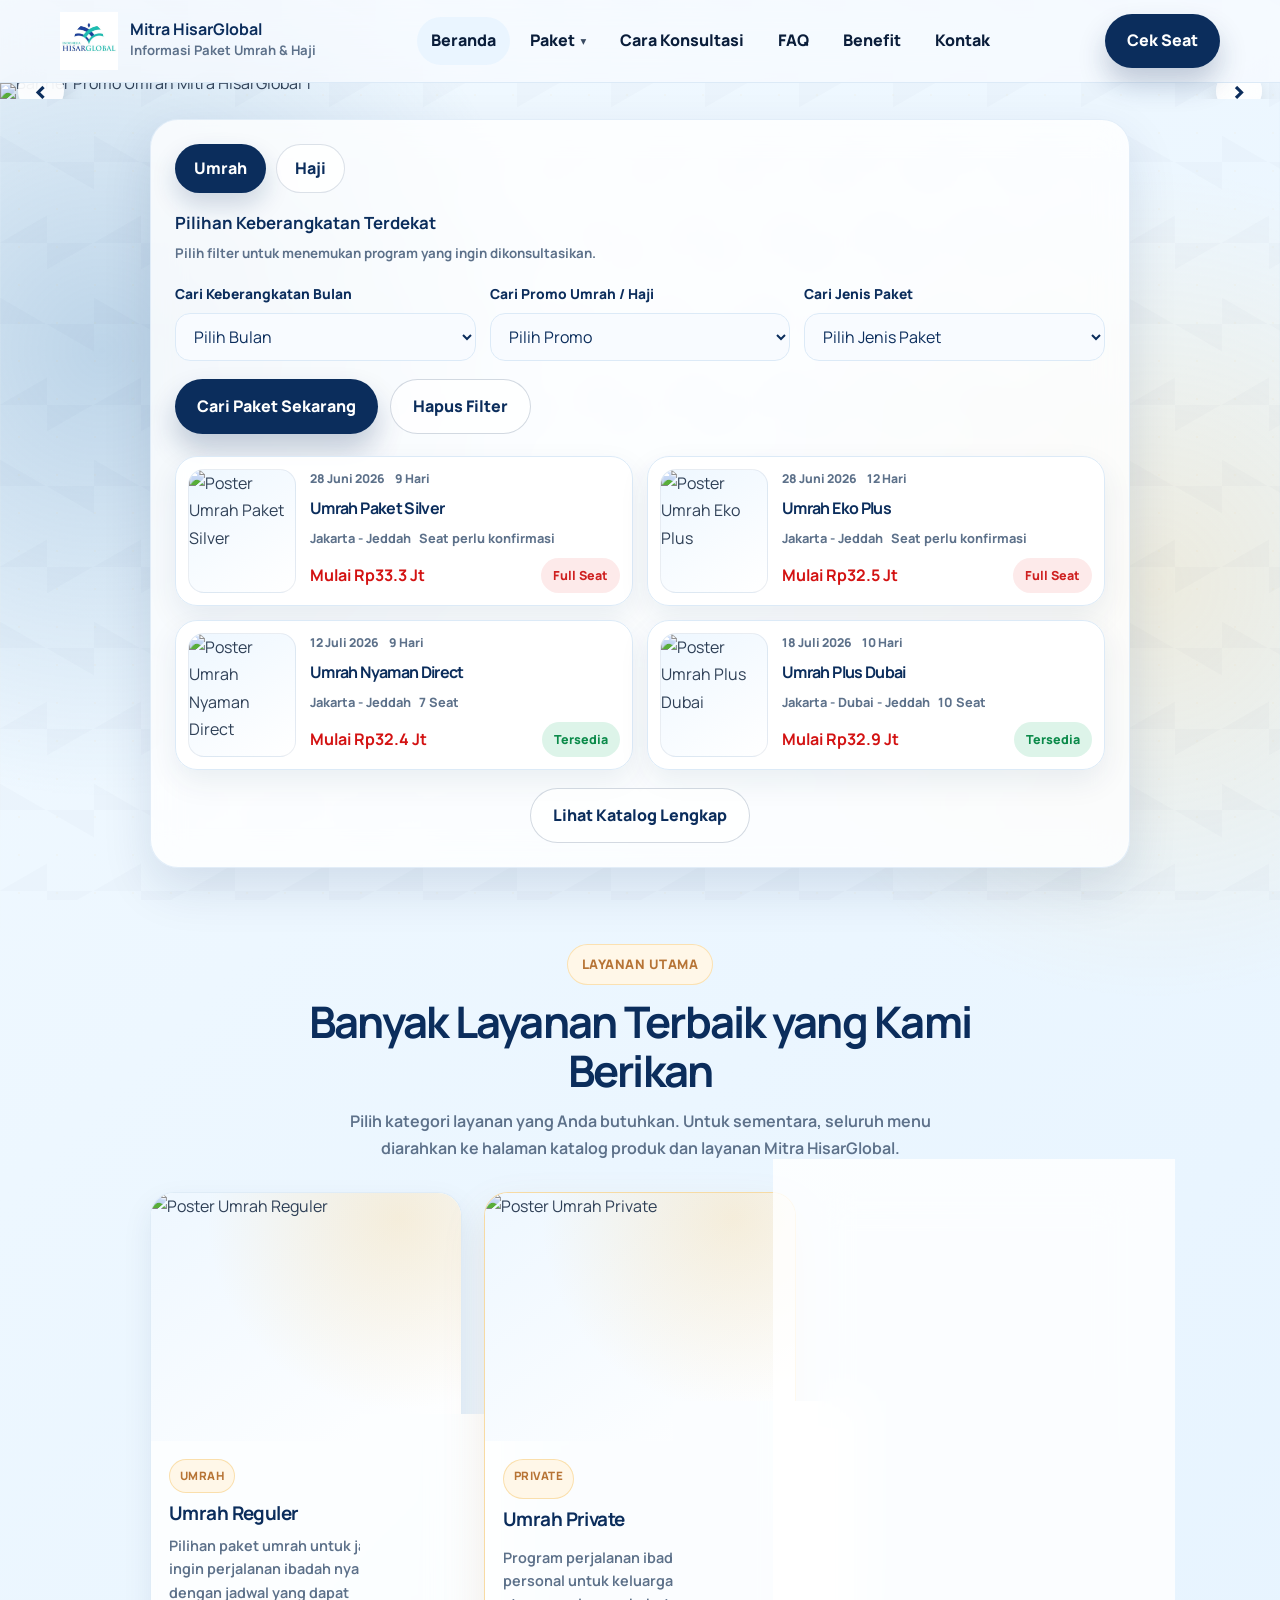
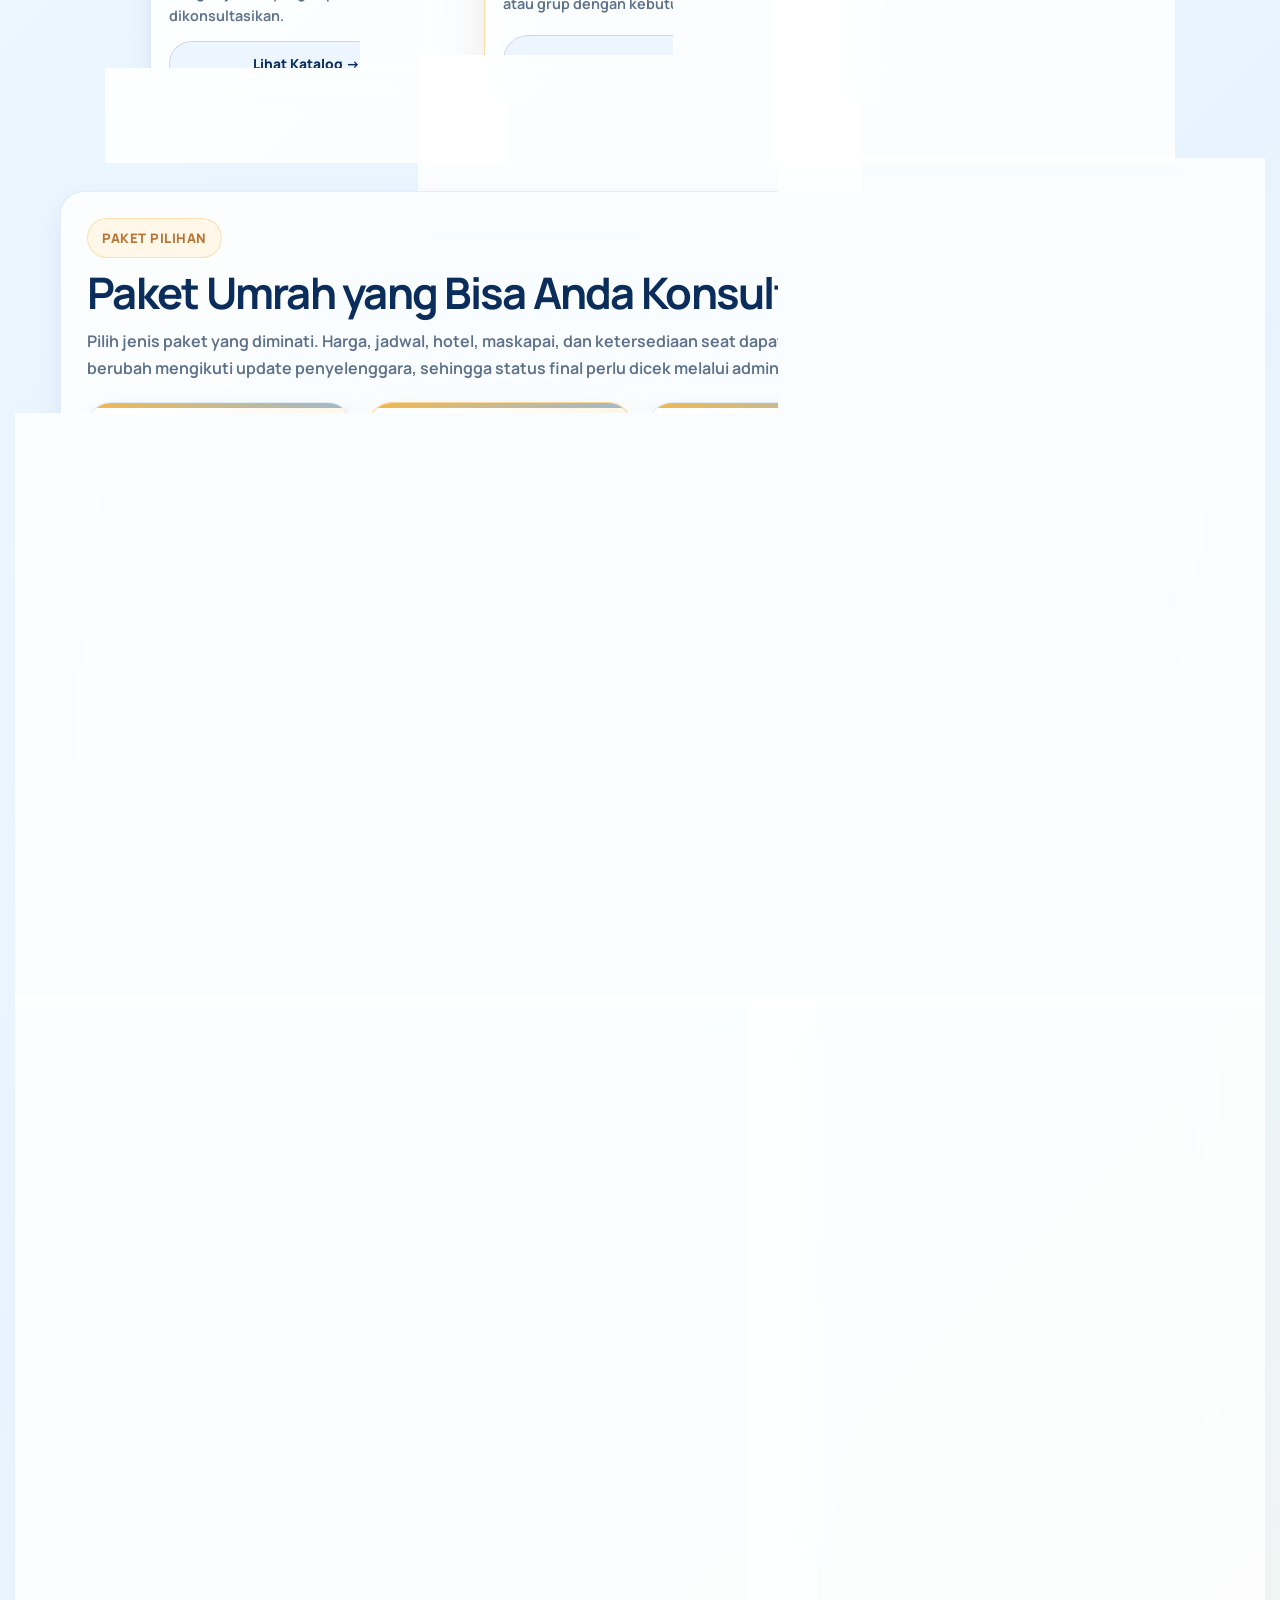
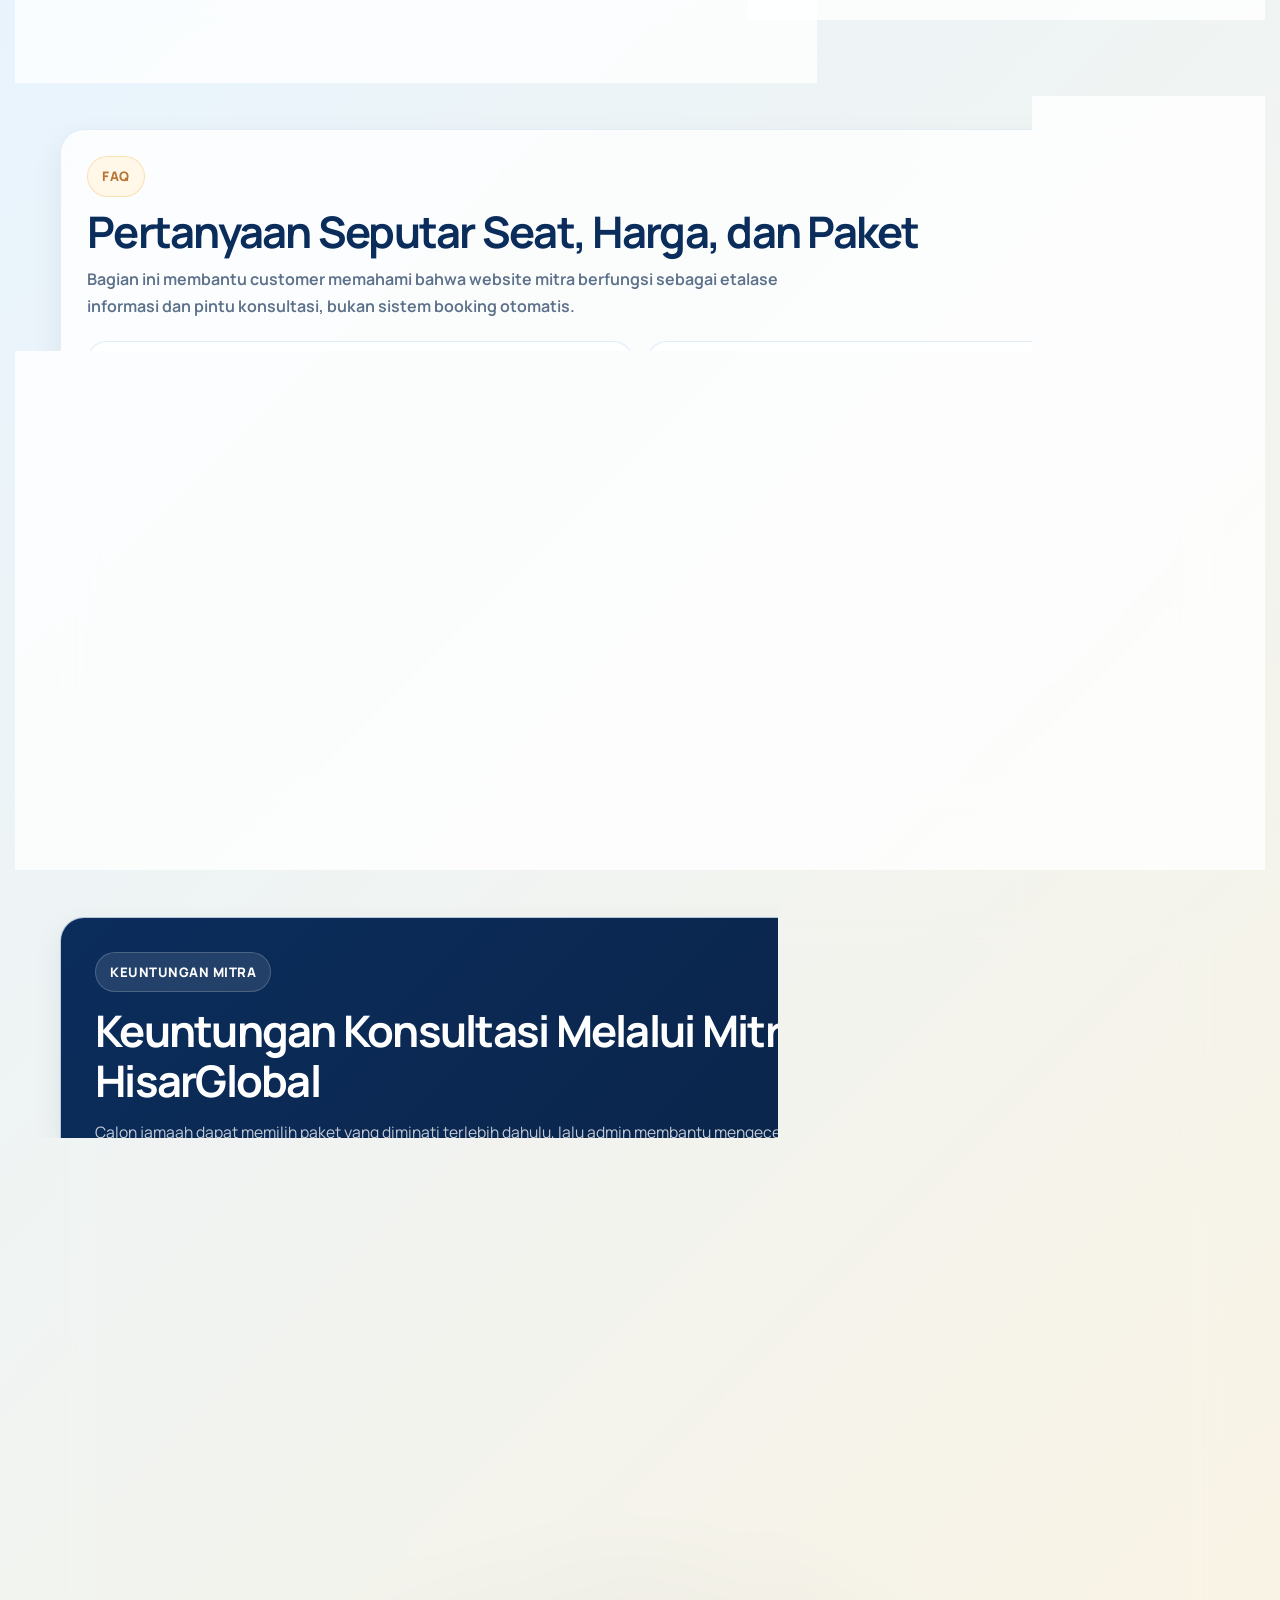
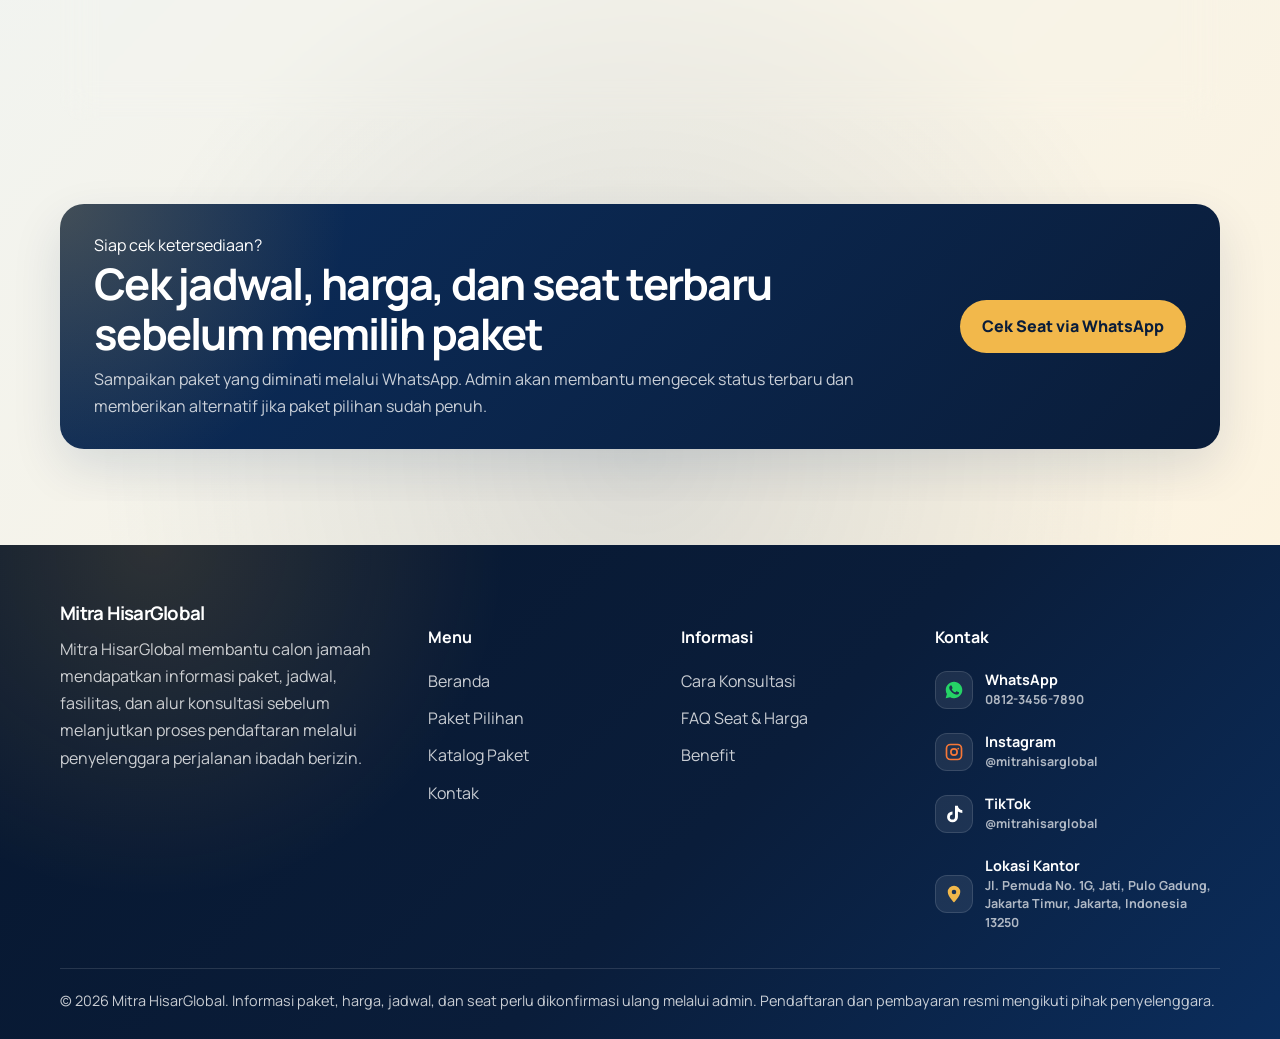
==== commit 8c7ceb8b: "Force update image assets" ====
--- a/index.html
+++ b/index.html
@@ -78,7 +78,7 @@
     </header>
 
     <main>
-      <!-- BANNER PROMO FULL  -->
+      <!-- BANNER PROMO FULLS  -->
       <section class="hero-banner-full">
         <div class="banner-slider" data-banner-slider>
           <div class="banner-slide active">
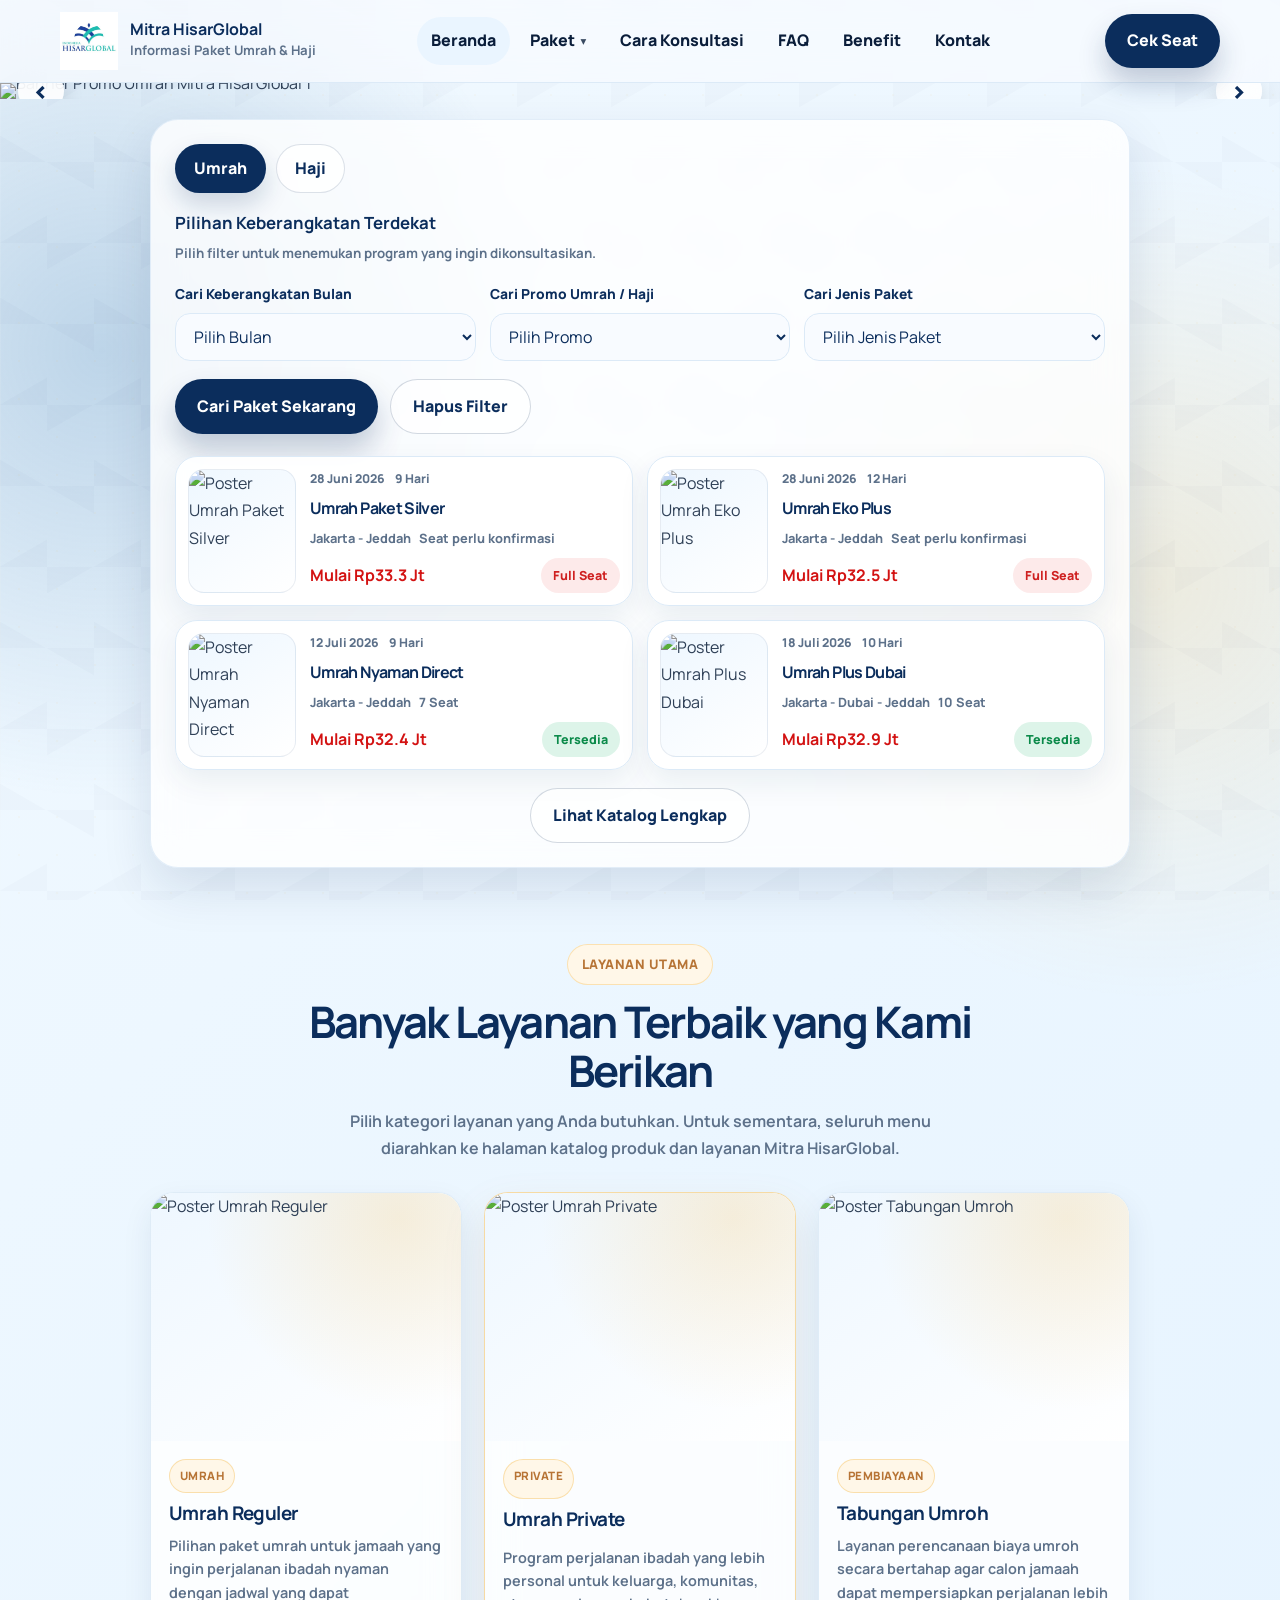
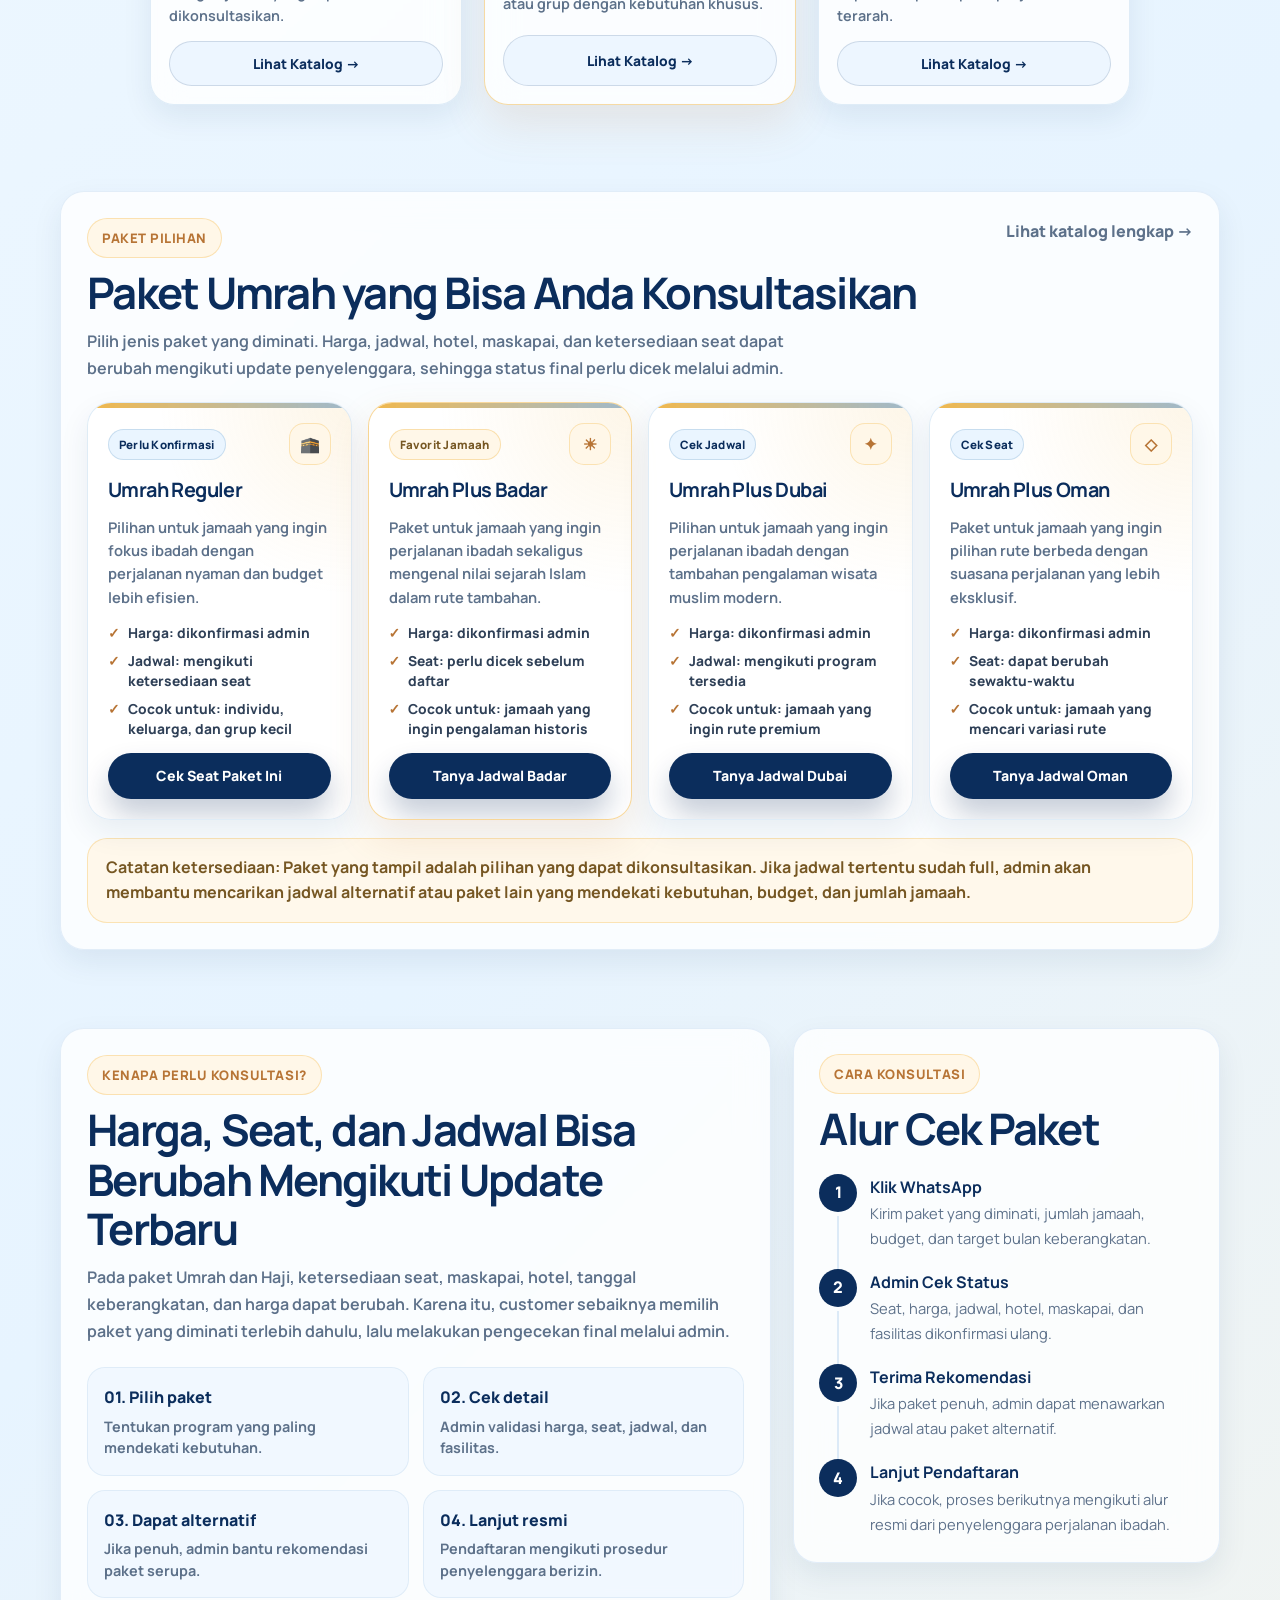
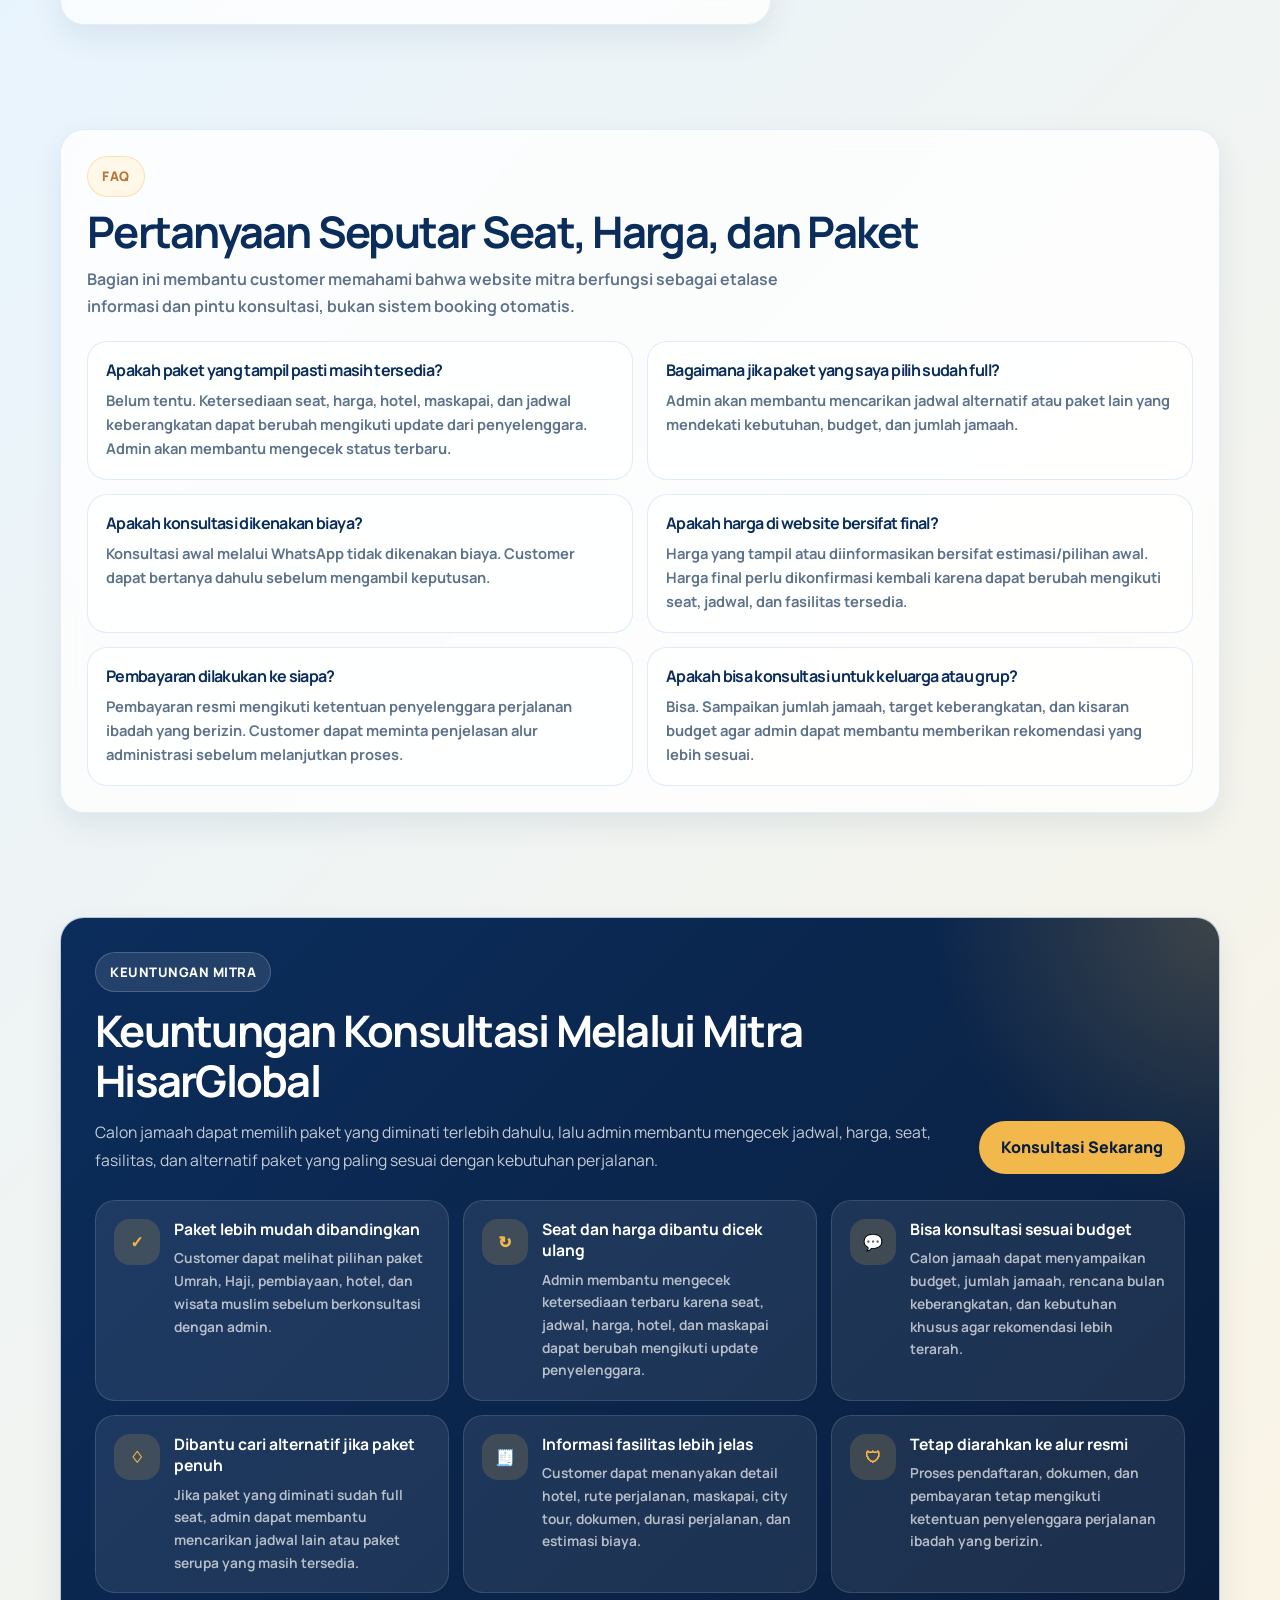
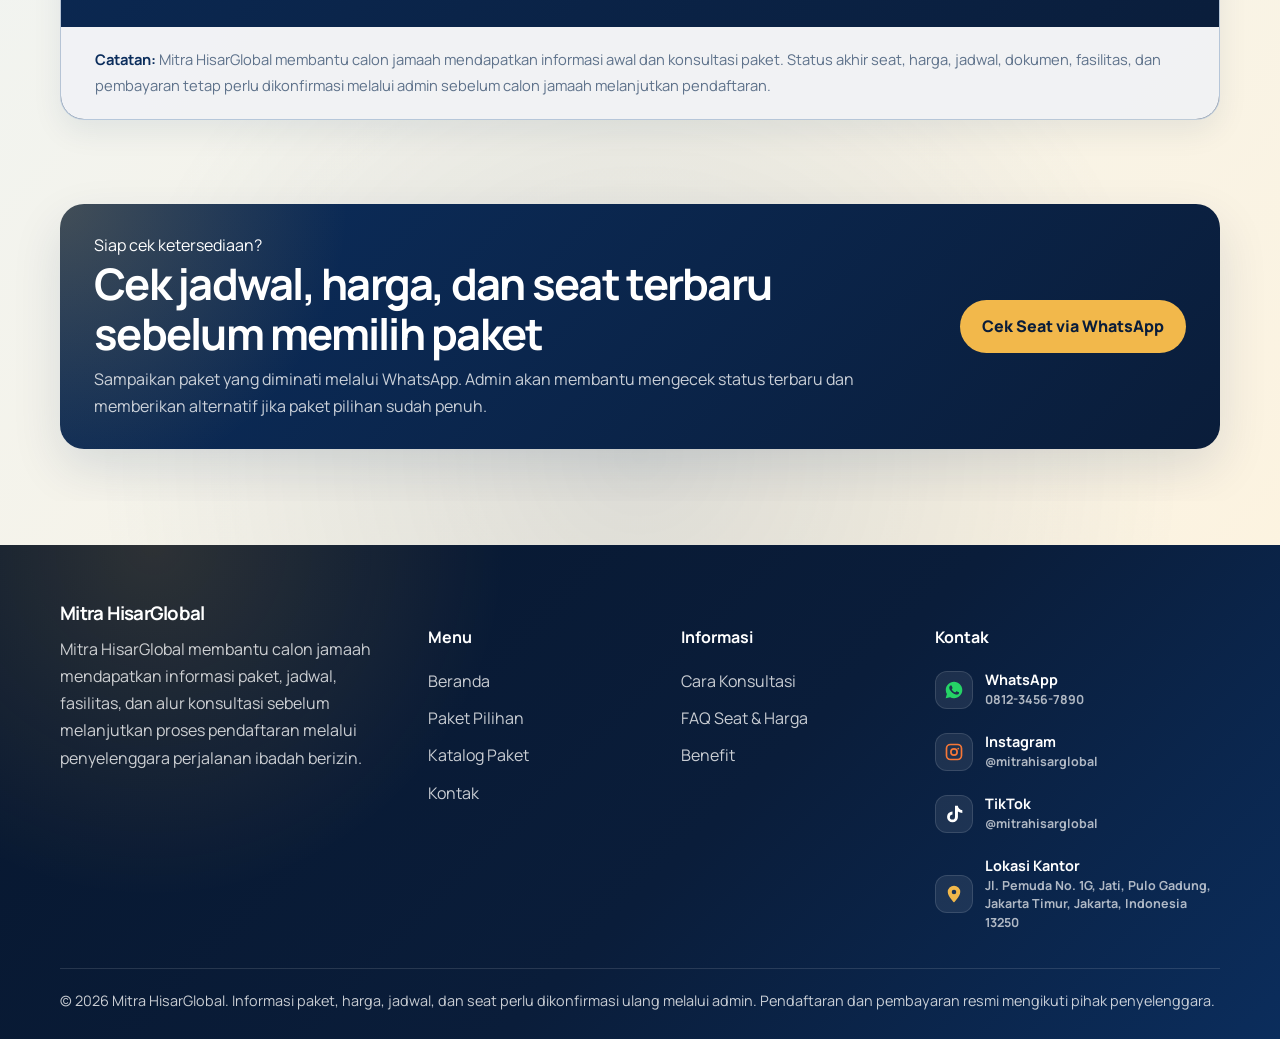
==== commit 134eb853: "Fix banner image path and update assets" ====
--- a/index.html
+++ b/index.html
@@ -83,14 +83,14 @@
         <div class="banner-slider" data-banner-slider>
           <div class="banner-slide active">
             <img
-              src="assets/images/baner/poster 1.png"
+              src="assets/images/baner/poster-1.png"
               alt="Banner Promo Umrah Mitra HisarGlobal 1"
             />
           </div>
 
           <div class="banner-slide">
             <img
-              src="assets/images/baner/poster 2.png"
+              src="assets/images/baner/poster-2.png"
               alt="Banner Promo Umrah Mitra HisarGlobal 2"
             />
           </div>
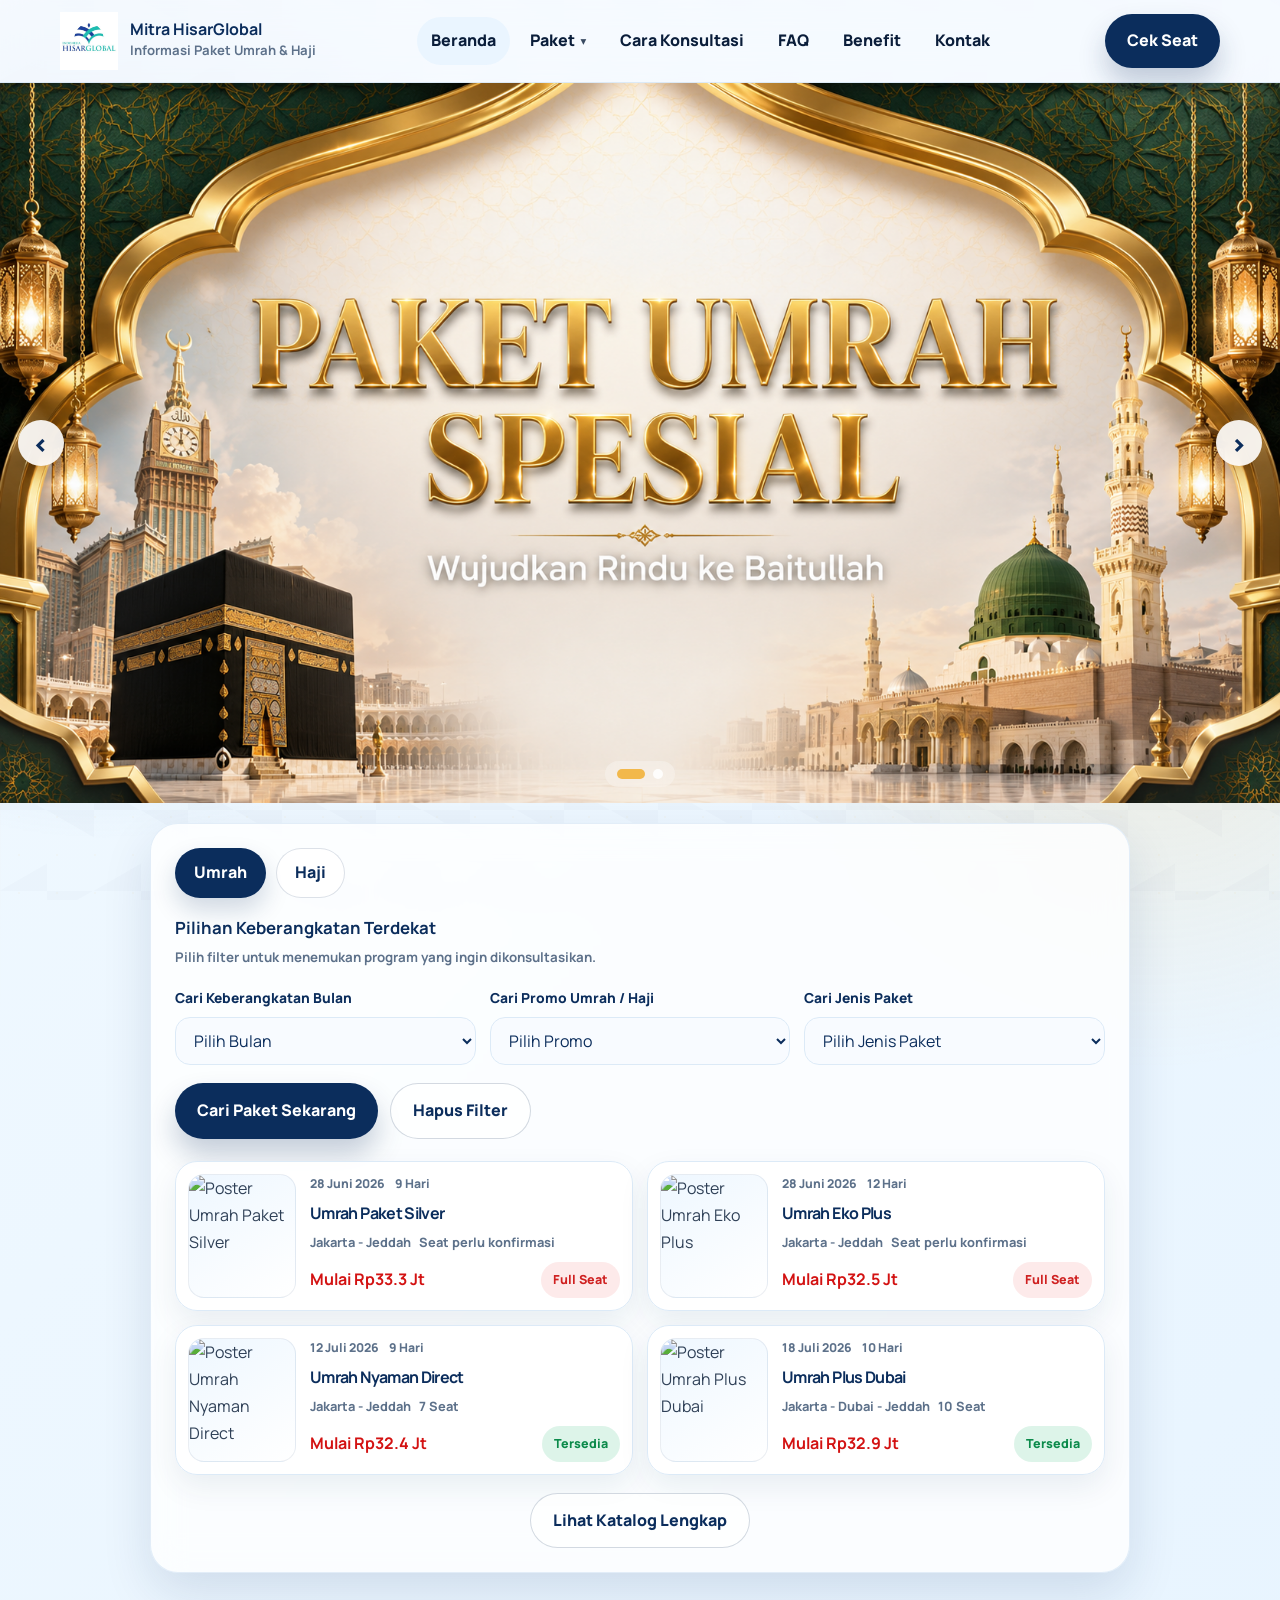
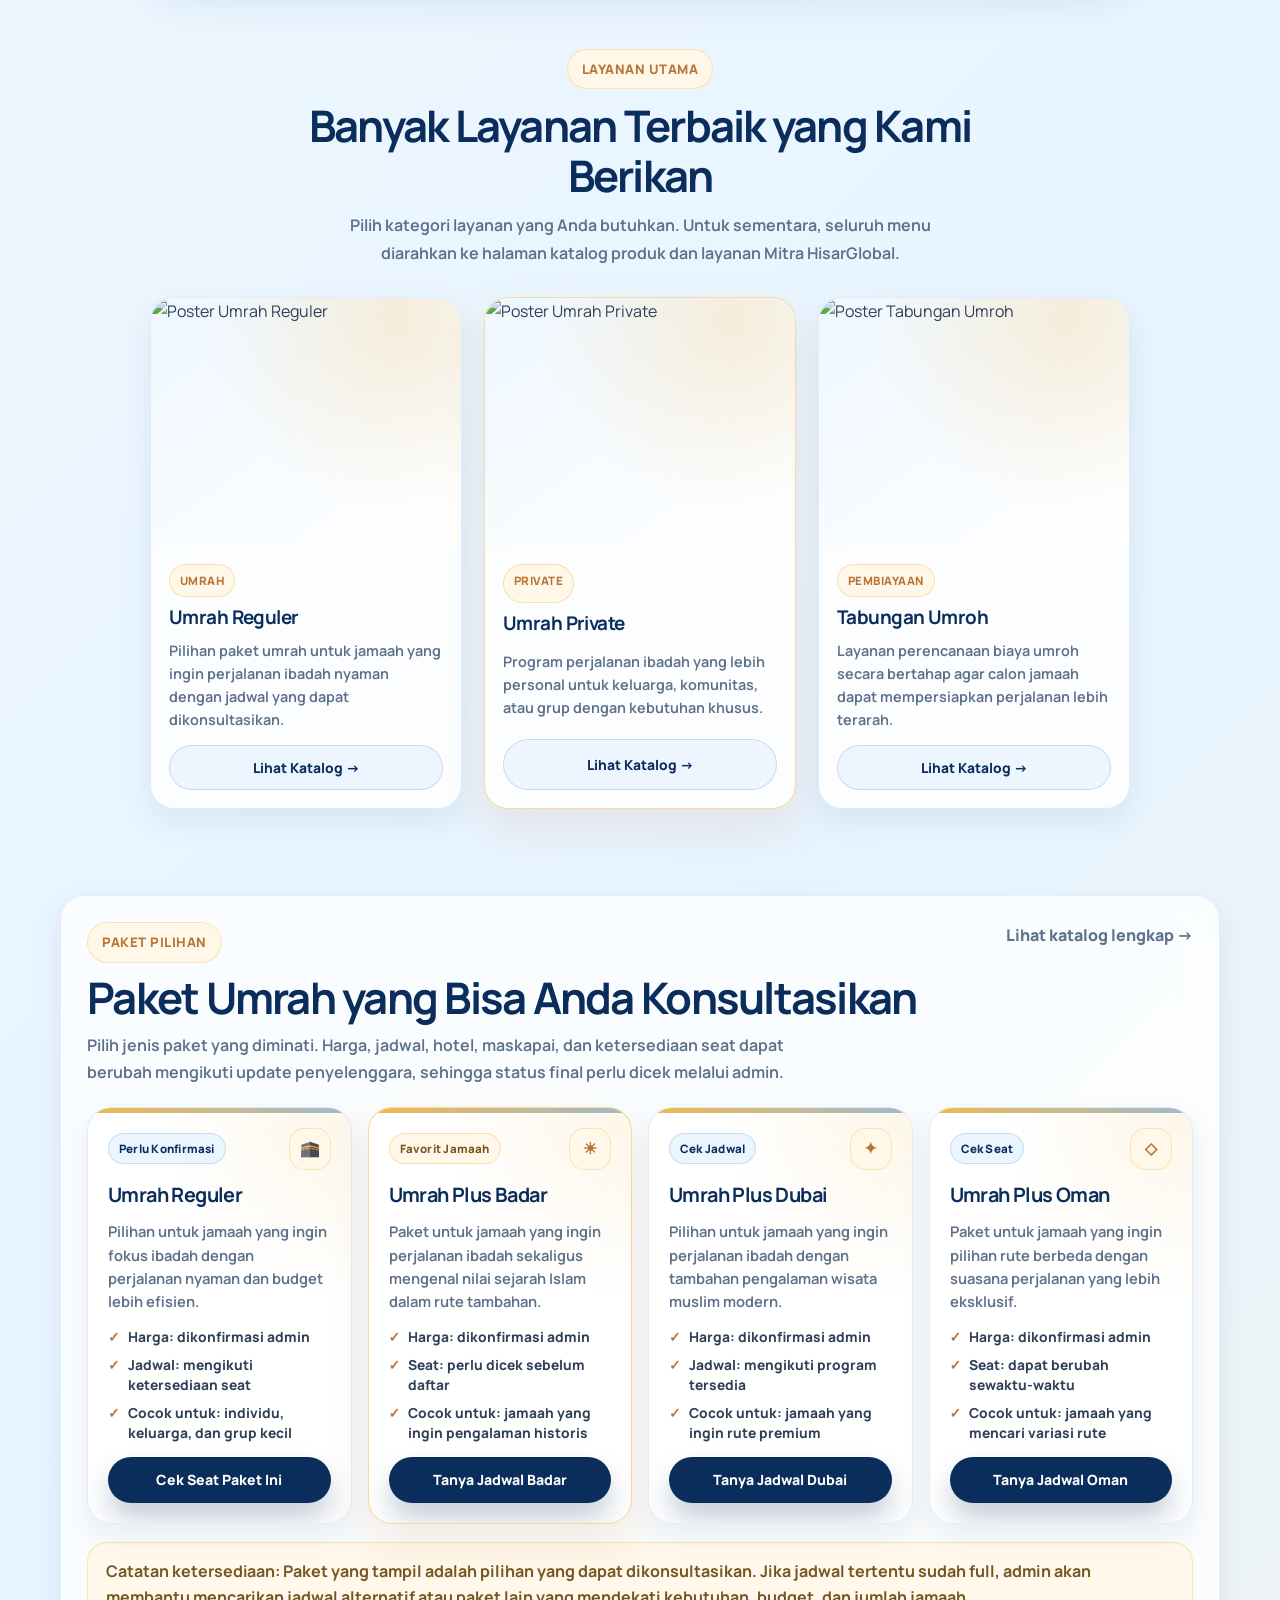
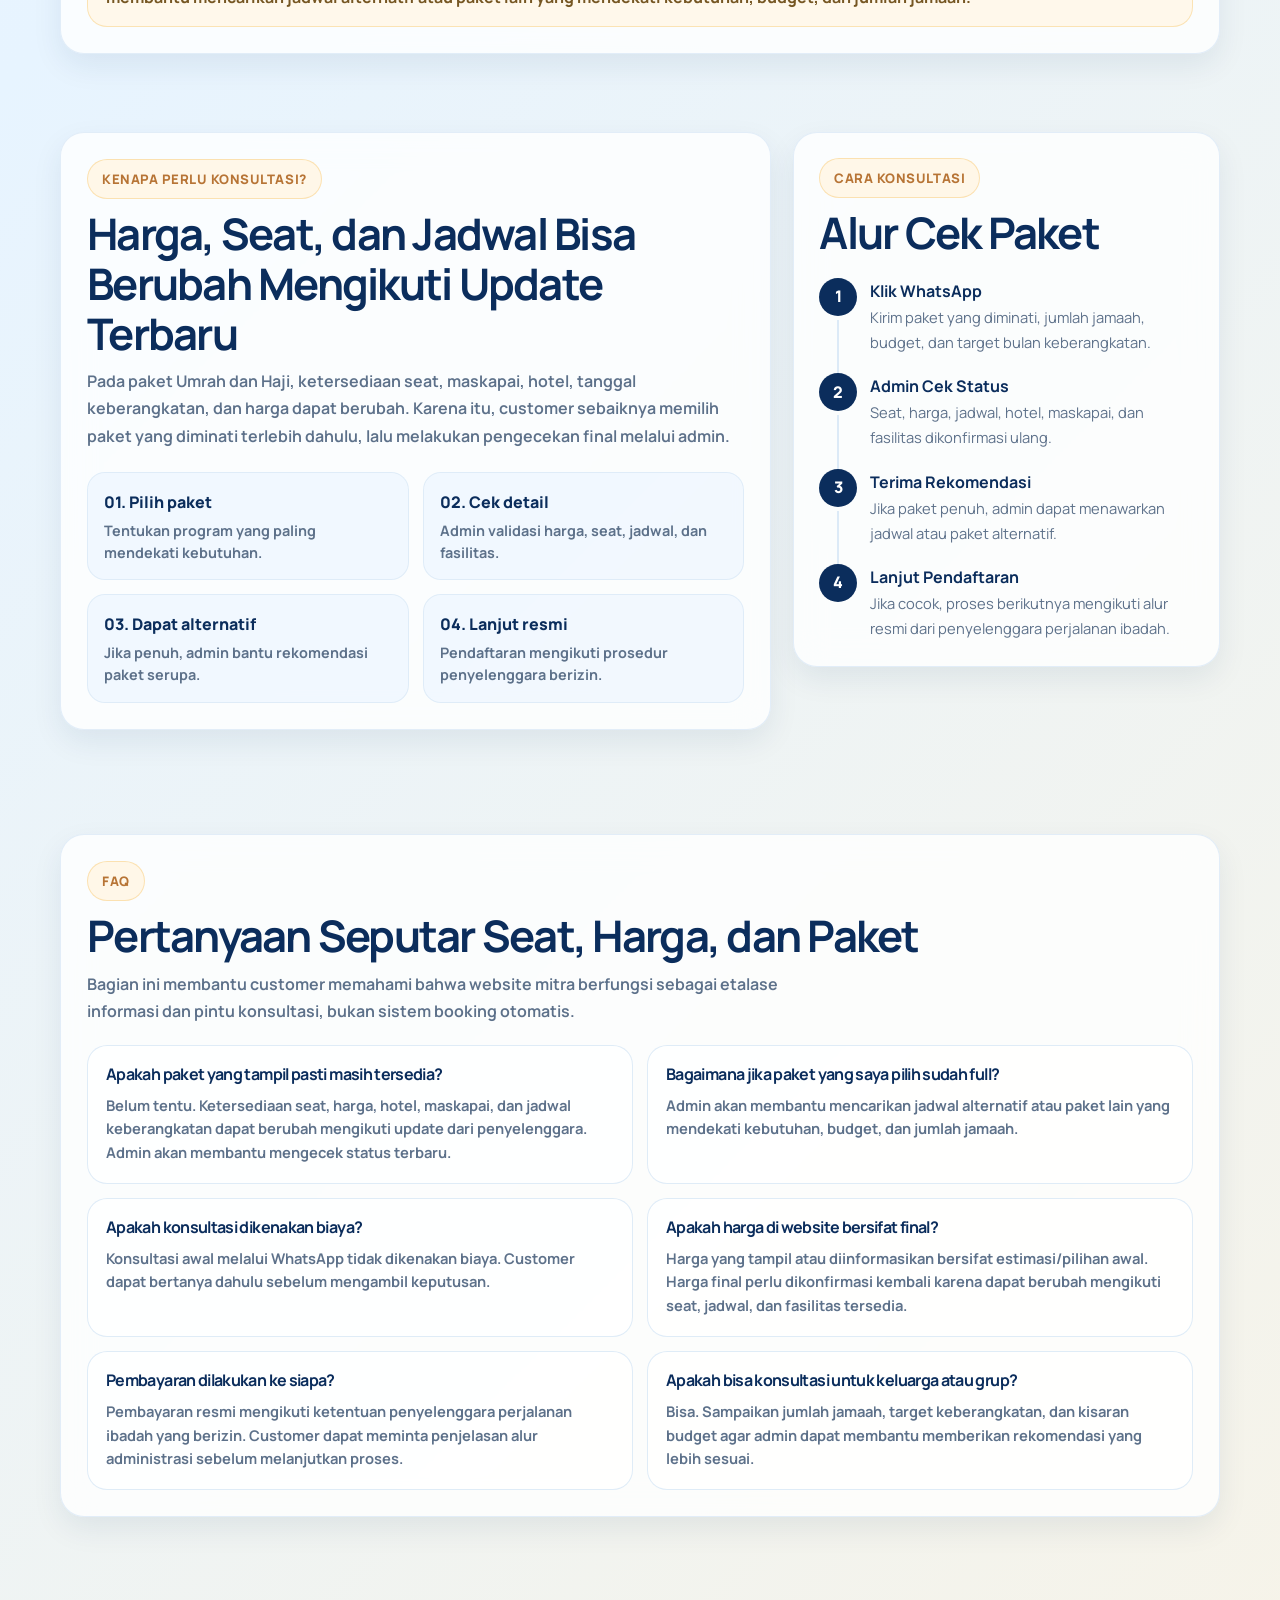
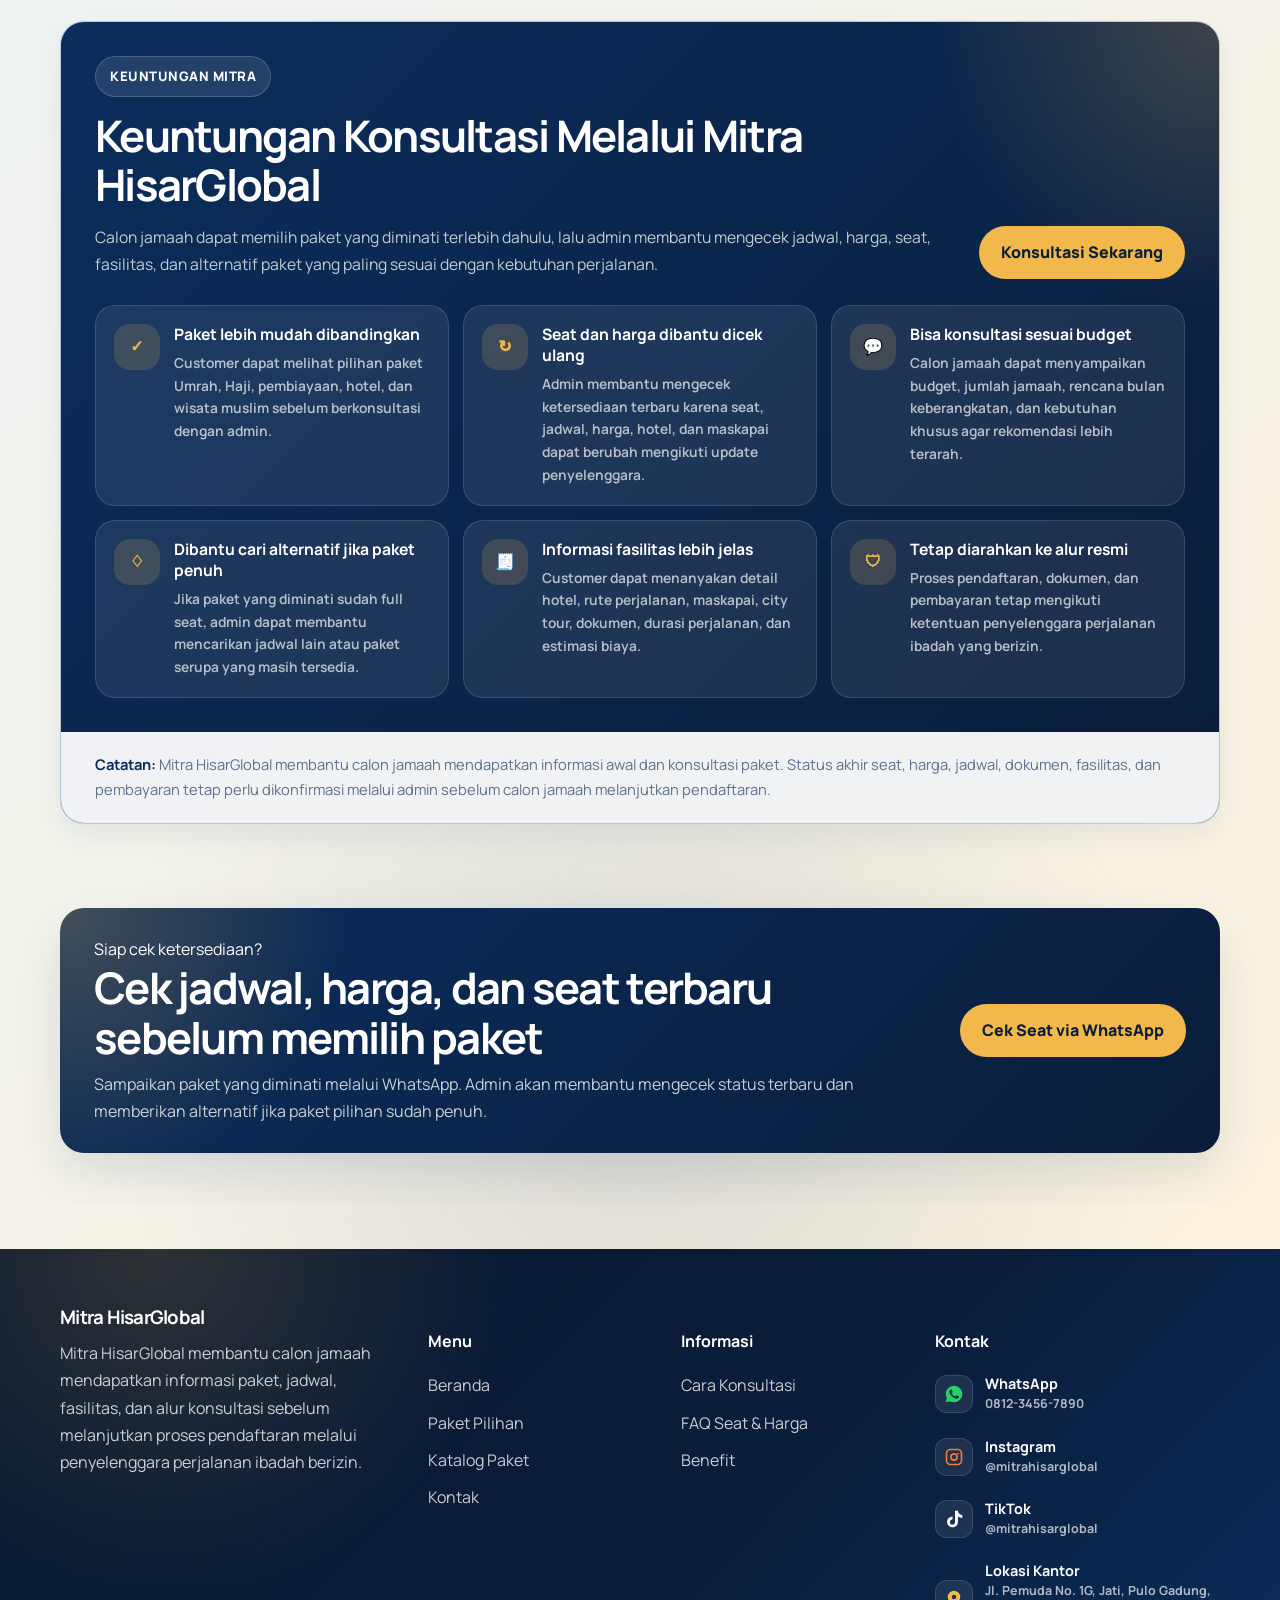
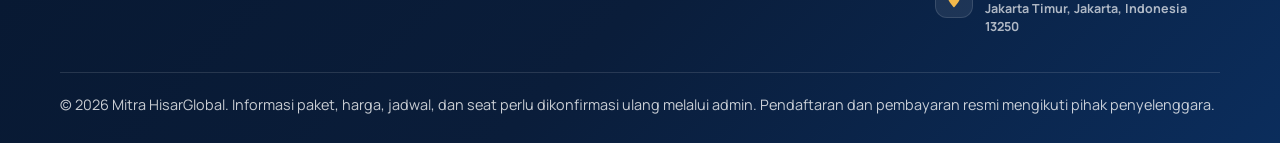
==== commit a40e5b15: "Update index.html" ====
--- a/index.html
+++ b/index.html
@@ -83,14 +83,14 @@
         <div class="banner-slider" data-banner-slider>
           <div class="banner-slide active">
             <img
-              src="assets/images/baner/poster-1.png"
+              src="assets/images/Baner/poster-1.png"
               alt="Banner Promo Umrah Mitra HisarGlobal 1"
             />
           </div>
 
           <div class="banner-slide">
             <img
-              src="assets/images/baner/poster-2.png"
+              src="assets/images/Baner/poster-2.png"
               alt="Banner Promo Umrah Mitra HisarGlobal 2"
             />
           </div>
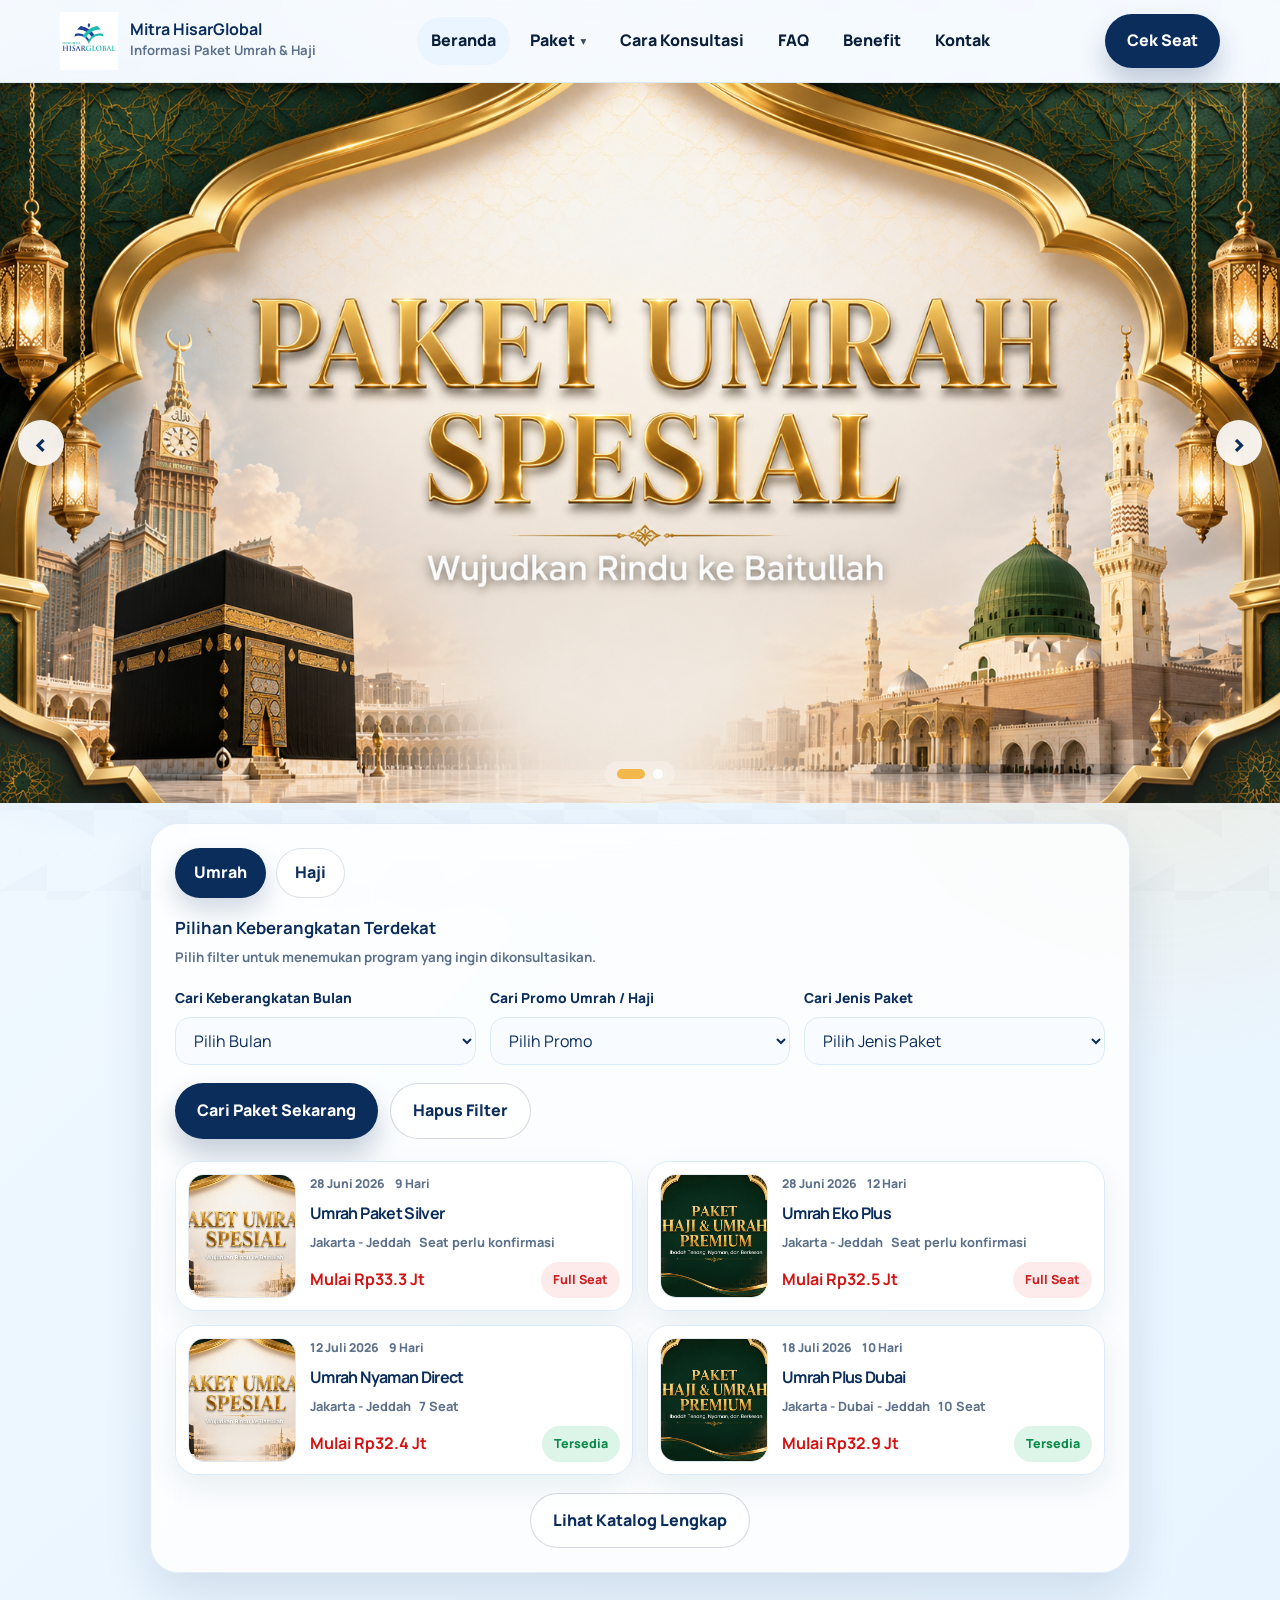
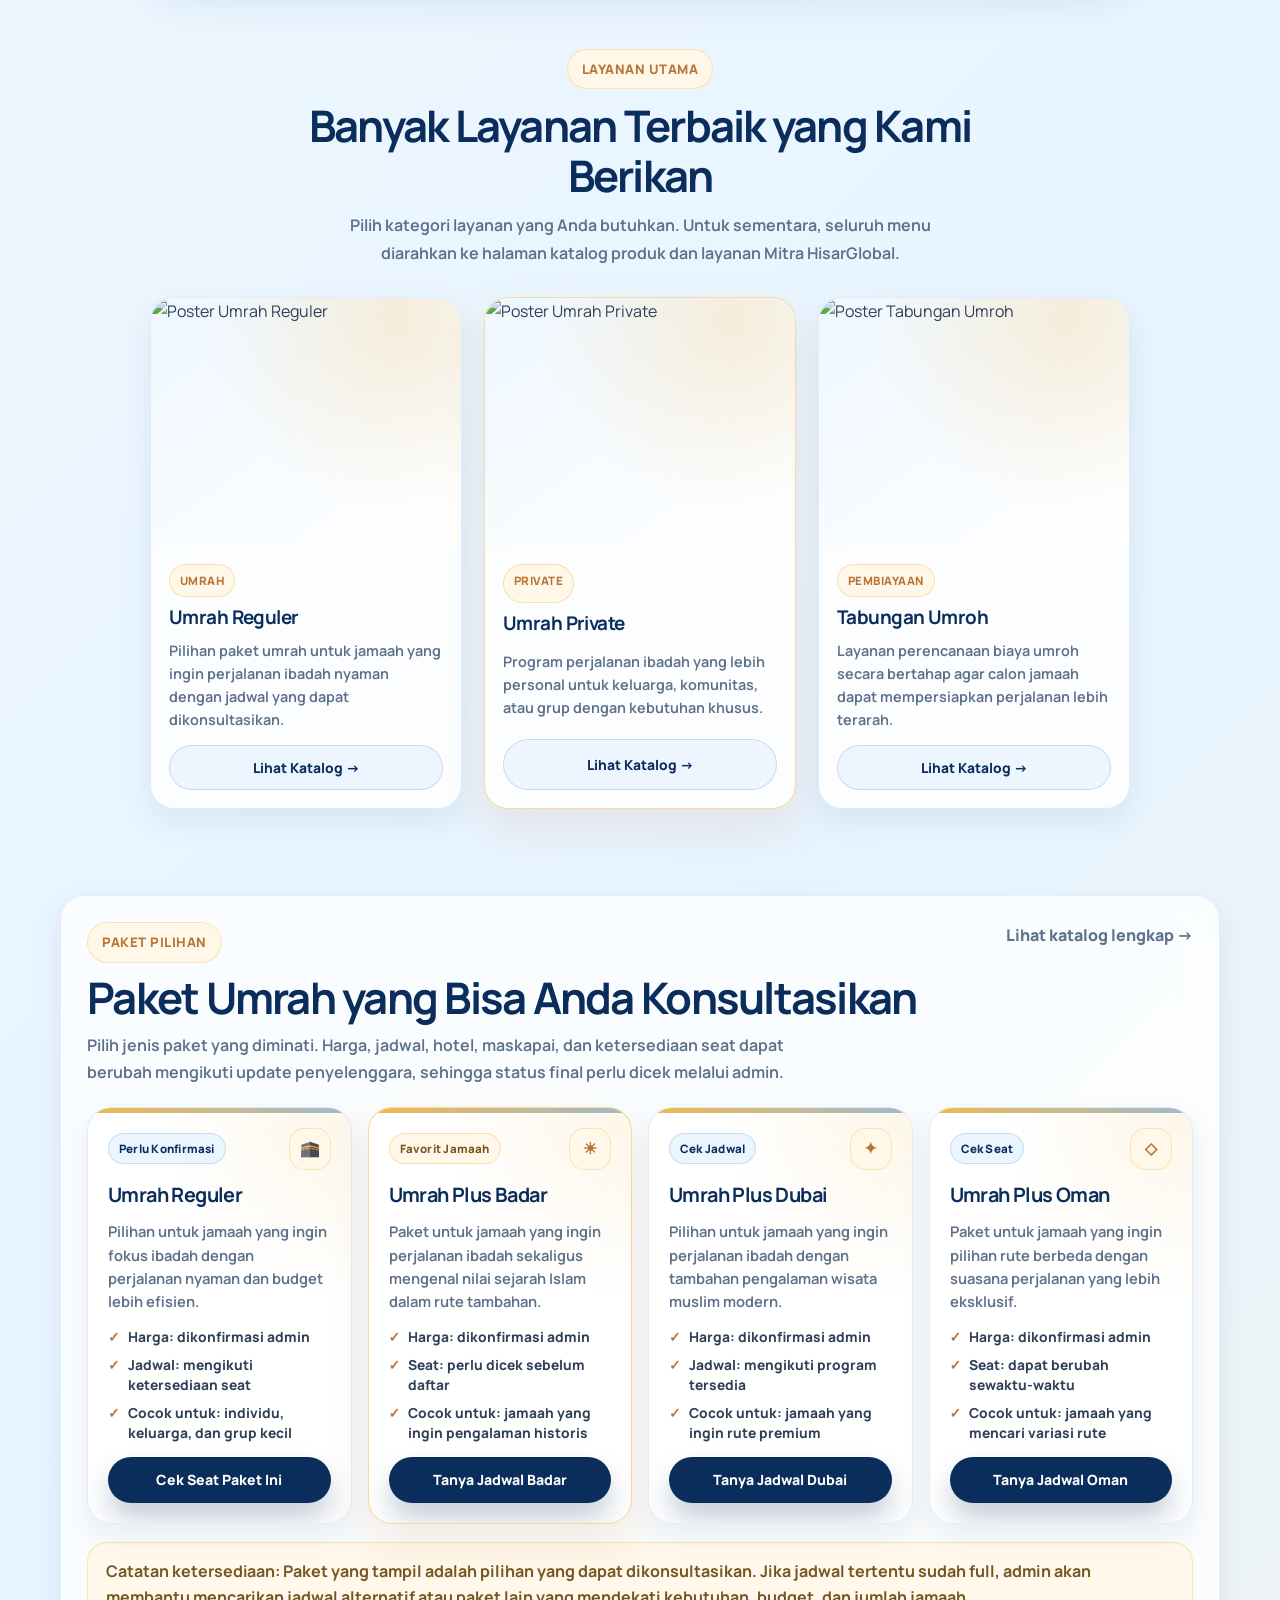
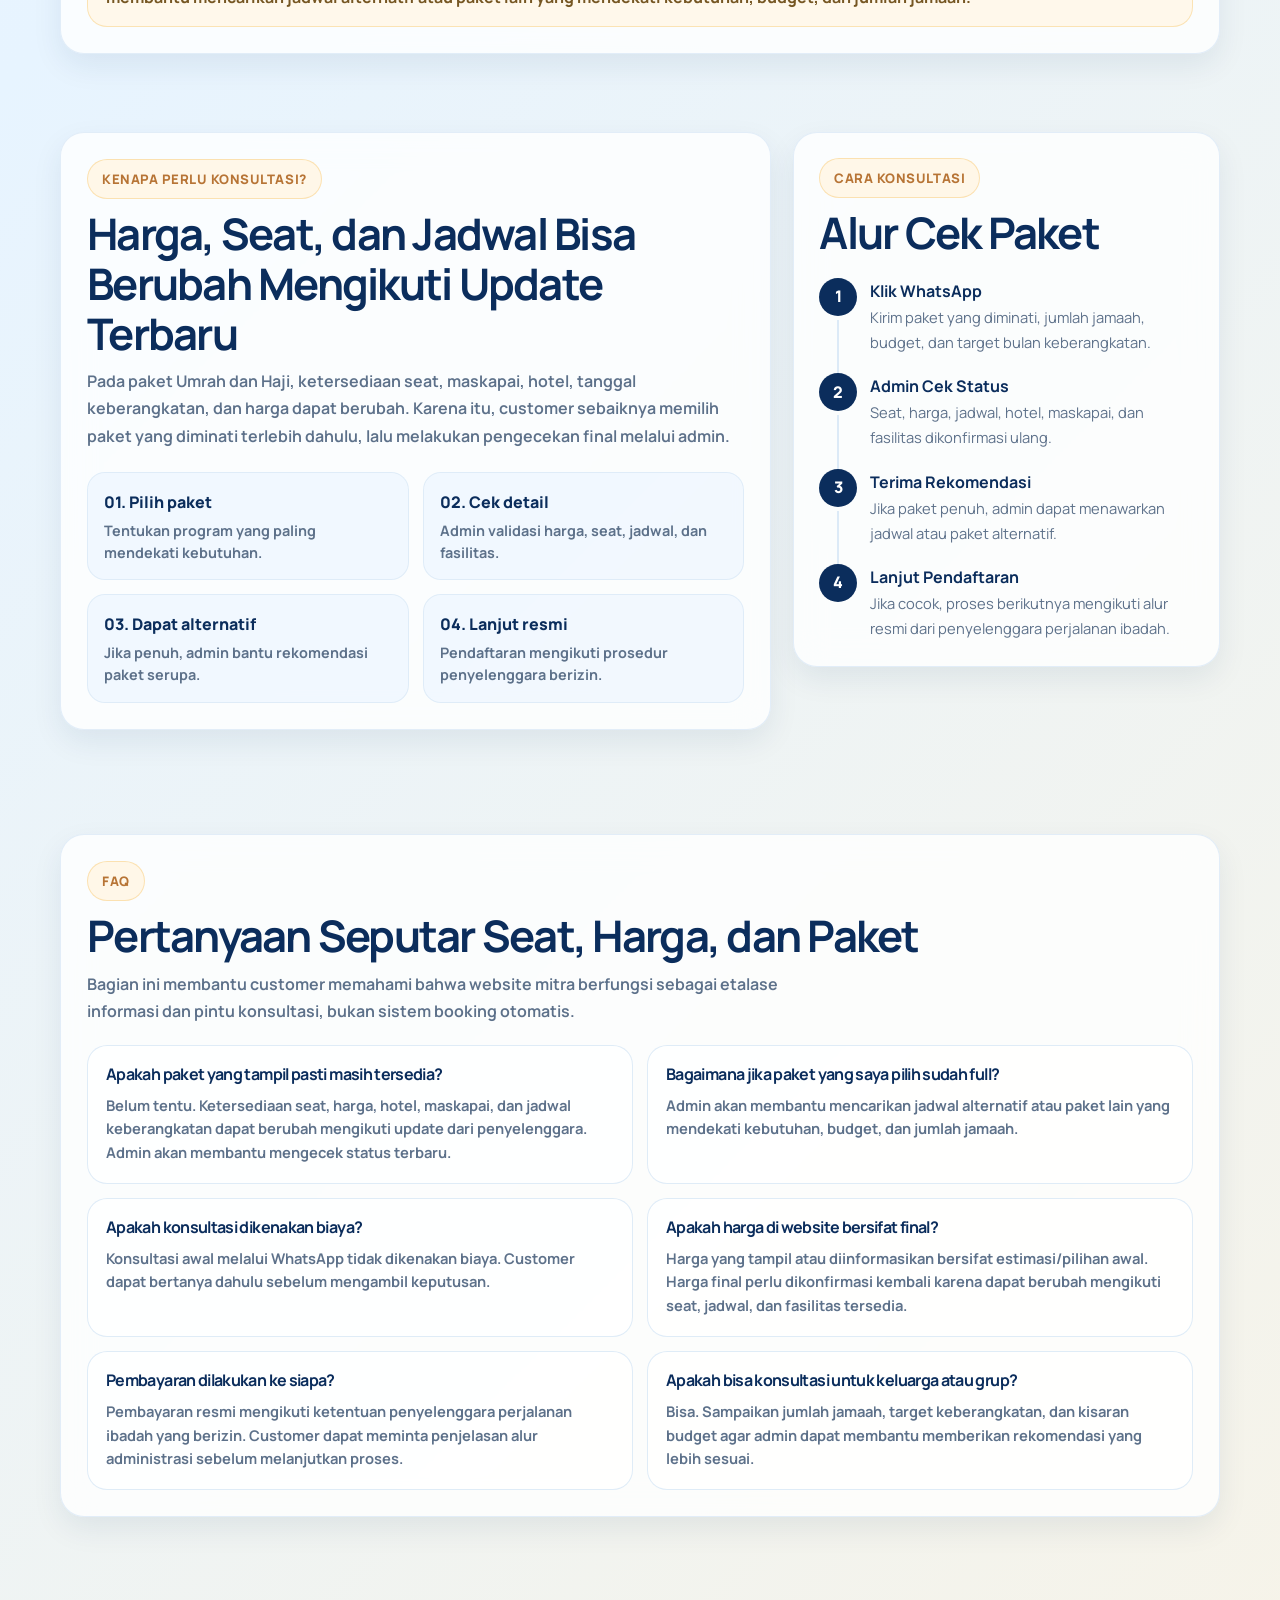
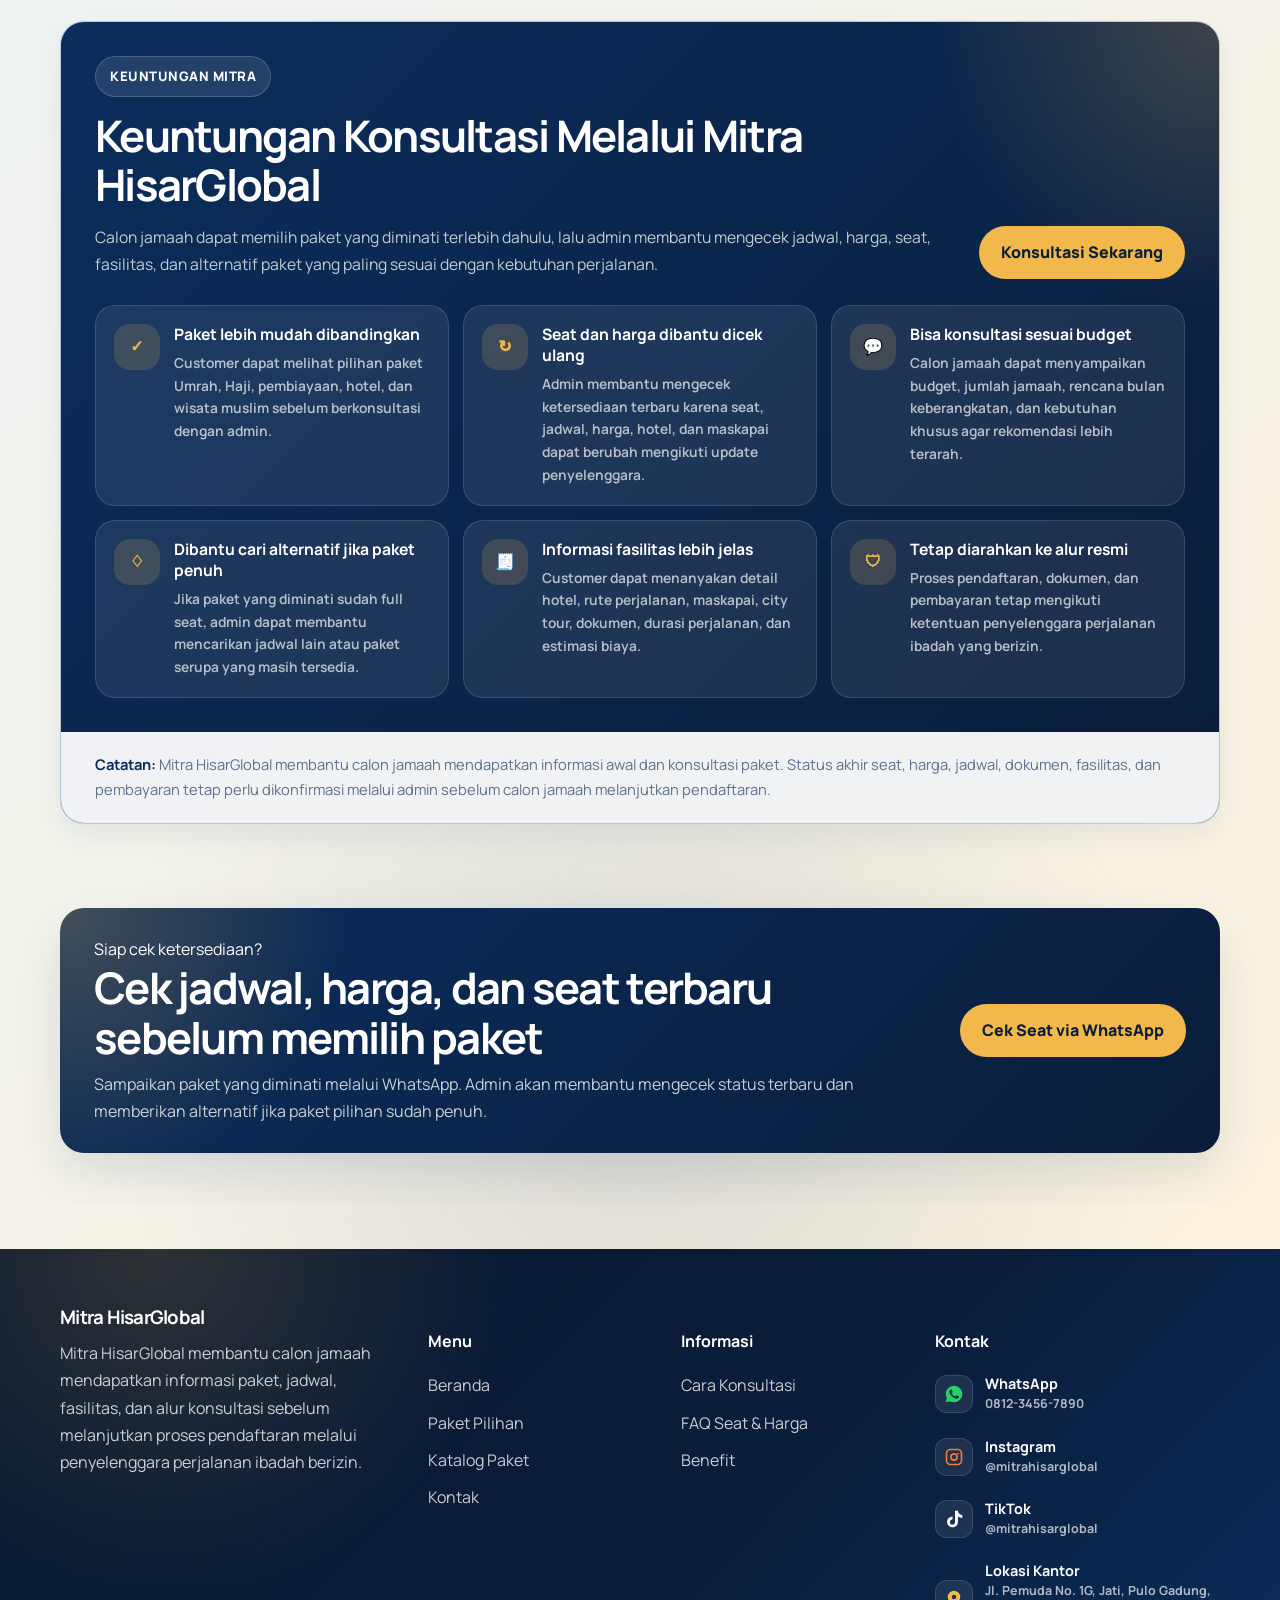
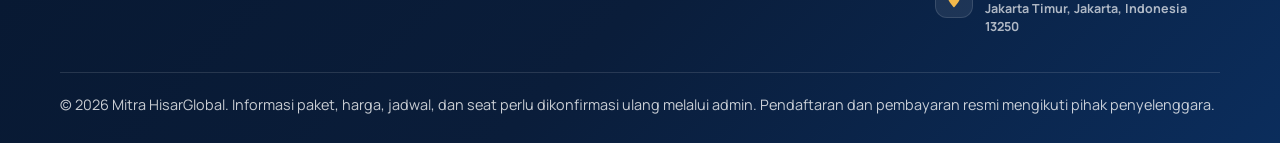
==== commit cedff541: "Update index.html" ====
--- a/index.html
+++ b/index.html
@@ -217,7 +217,7 @@
                 <article class="mini-departure-card">
                   <div class="mini-departure-thumb">
                     <img
-                      src="assets/images/baner/poster 1.png"
+                      src="assets/images/Baner/poster-1.png"
                       alt="Poster Umrah Paket Silver"
                     />
                   </div>
@@ -247,7 +247,7 @@
                 <article class="mini-departure-card">
                   <div class="mini-departure-thumb">
                     <img
-                      src="assets/images/baner/poster 2.png"
+                      src="assets/images/Baner/poster-2.png"
                       alt="Poster Umrah Eko Plus"
                     />
                   </div>
@@ -277,7 +277,7 @@
                 <article class="mini-departure-card">
                   <div class="mini-departure-thumb">
                     <img
-                      src="assets/images/baner/poster 1.png"
+                      src="assets/images/Baner/poster-1.png"
                       alt="Poster Umrah Nyaman Direct"
                     />
                   </div>
@@ -307,7 +307,7 @@
                 <article class="mini-departure-card">
                   <div class="mini-departure-thumb">
                     <img
-                      src="assets/images/baner/poster 2.png"
+                      src="assets/images/Baner/poster-2.png"
                       alt="Poster Umrah Plus Dubai"
                     />
                   </div>
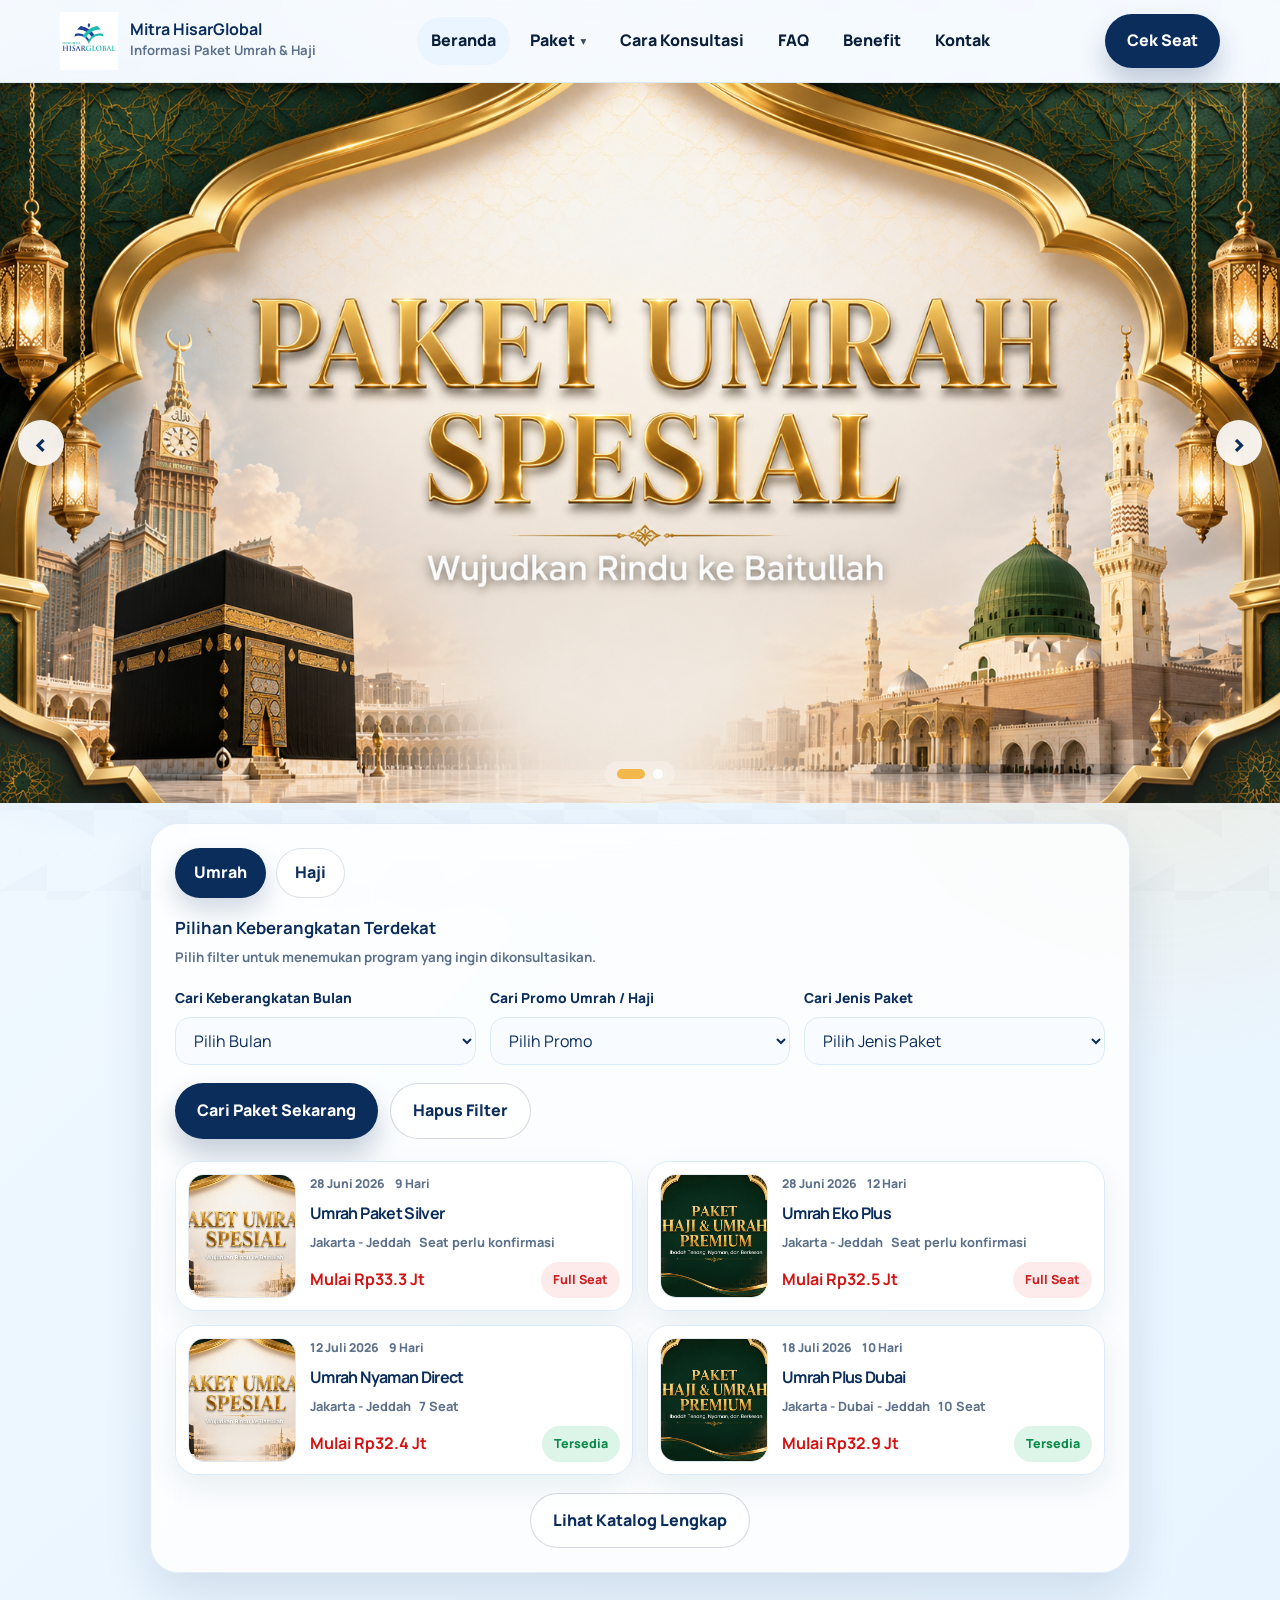
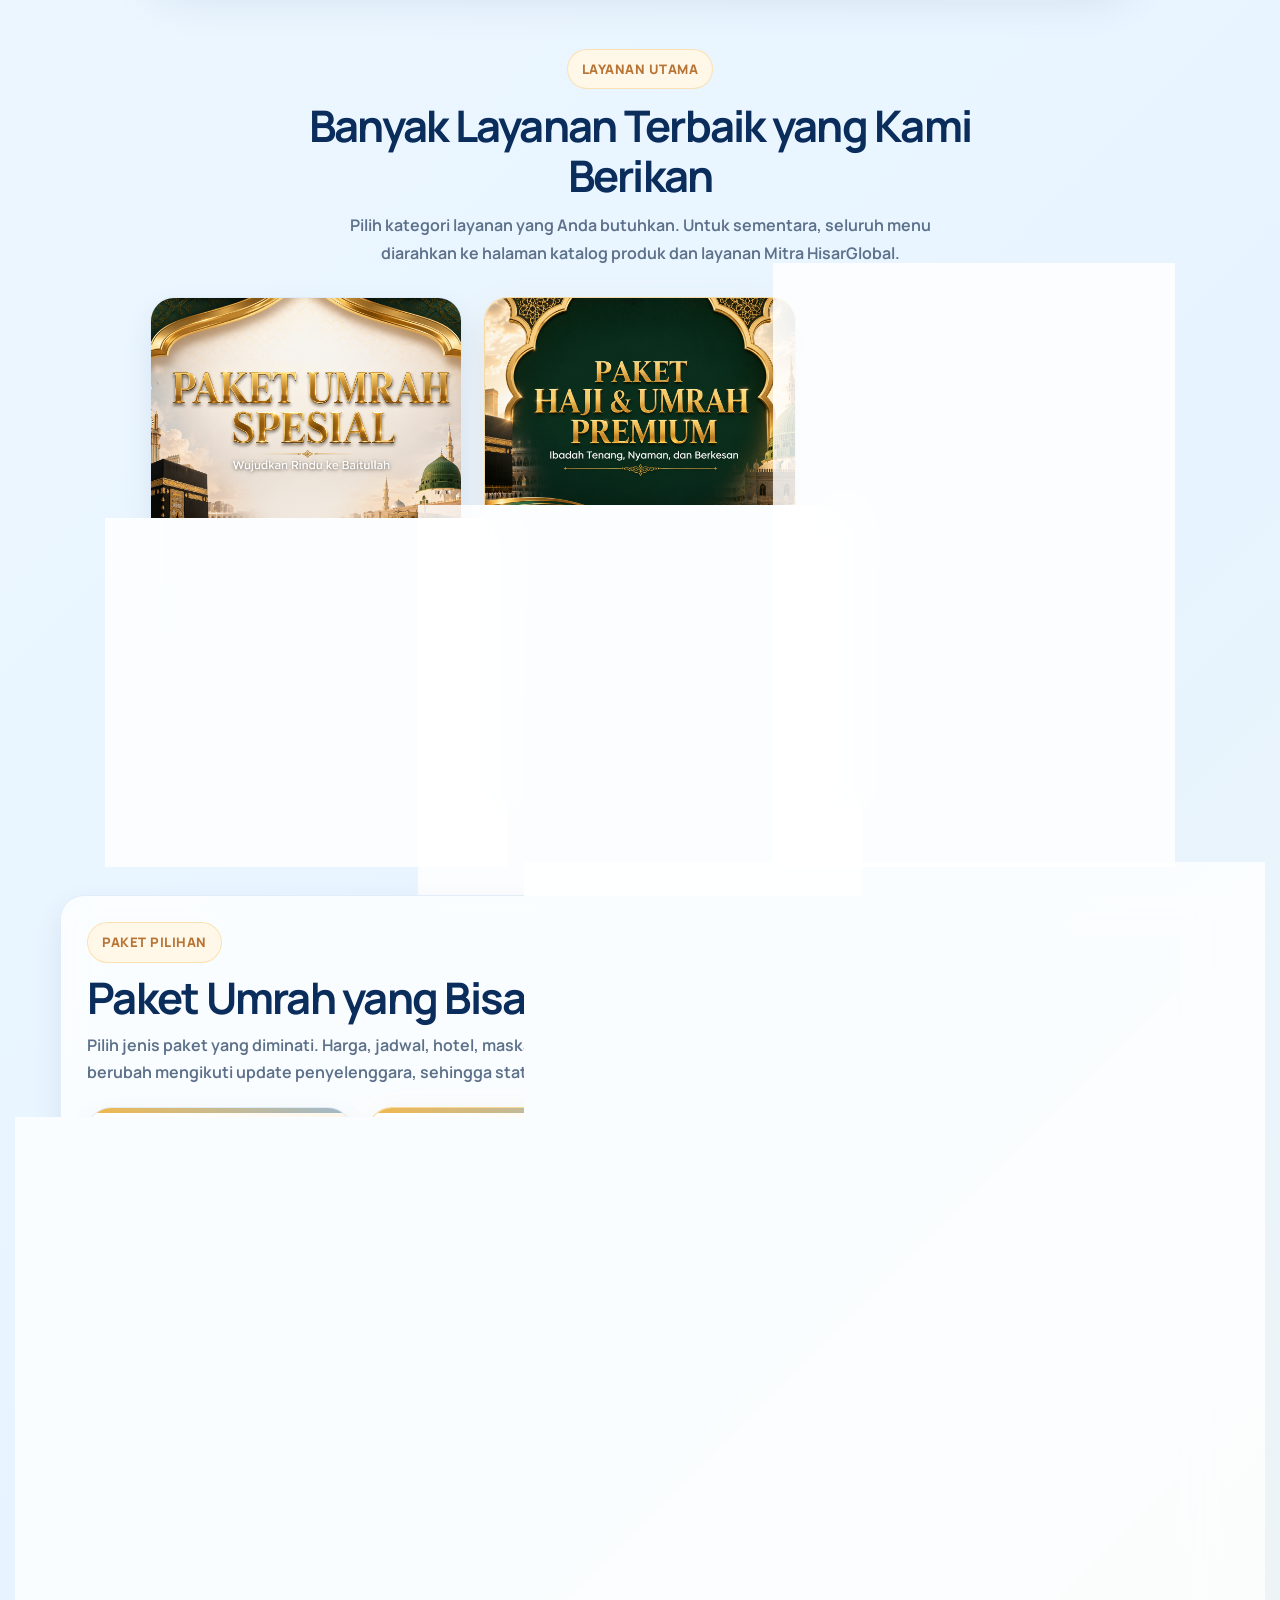
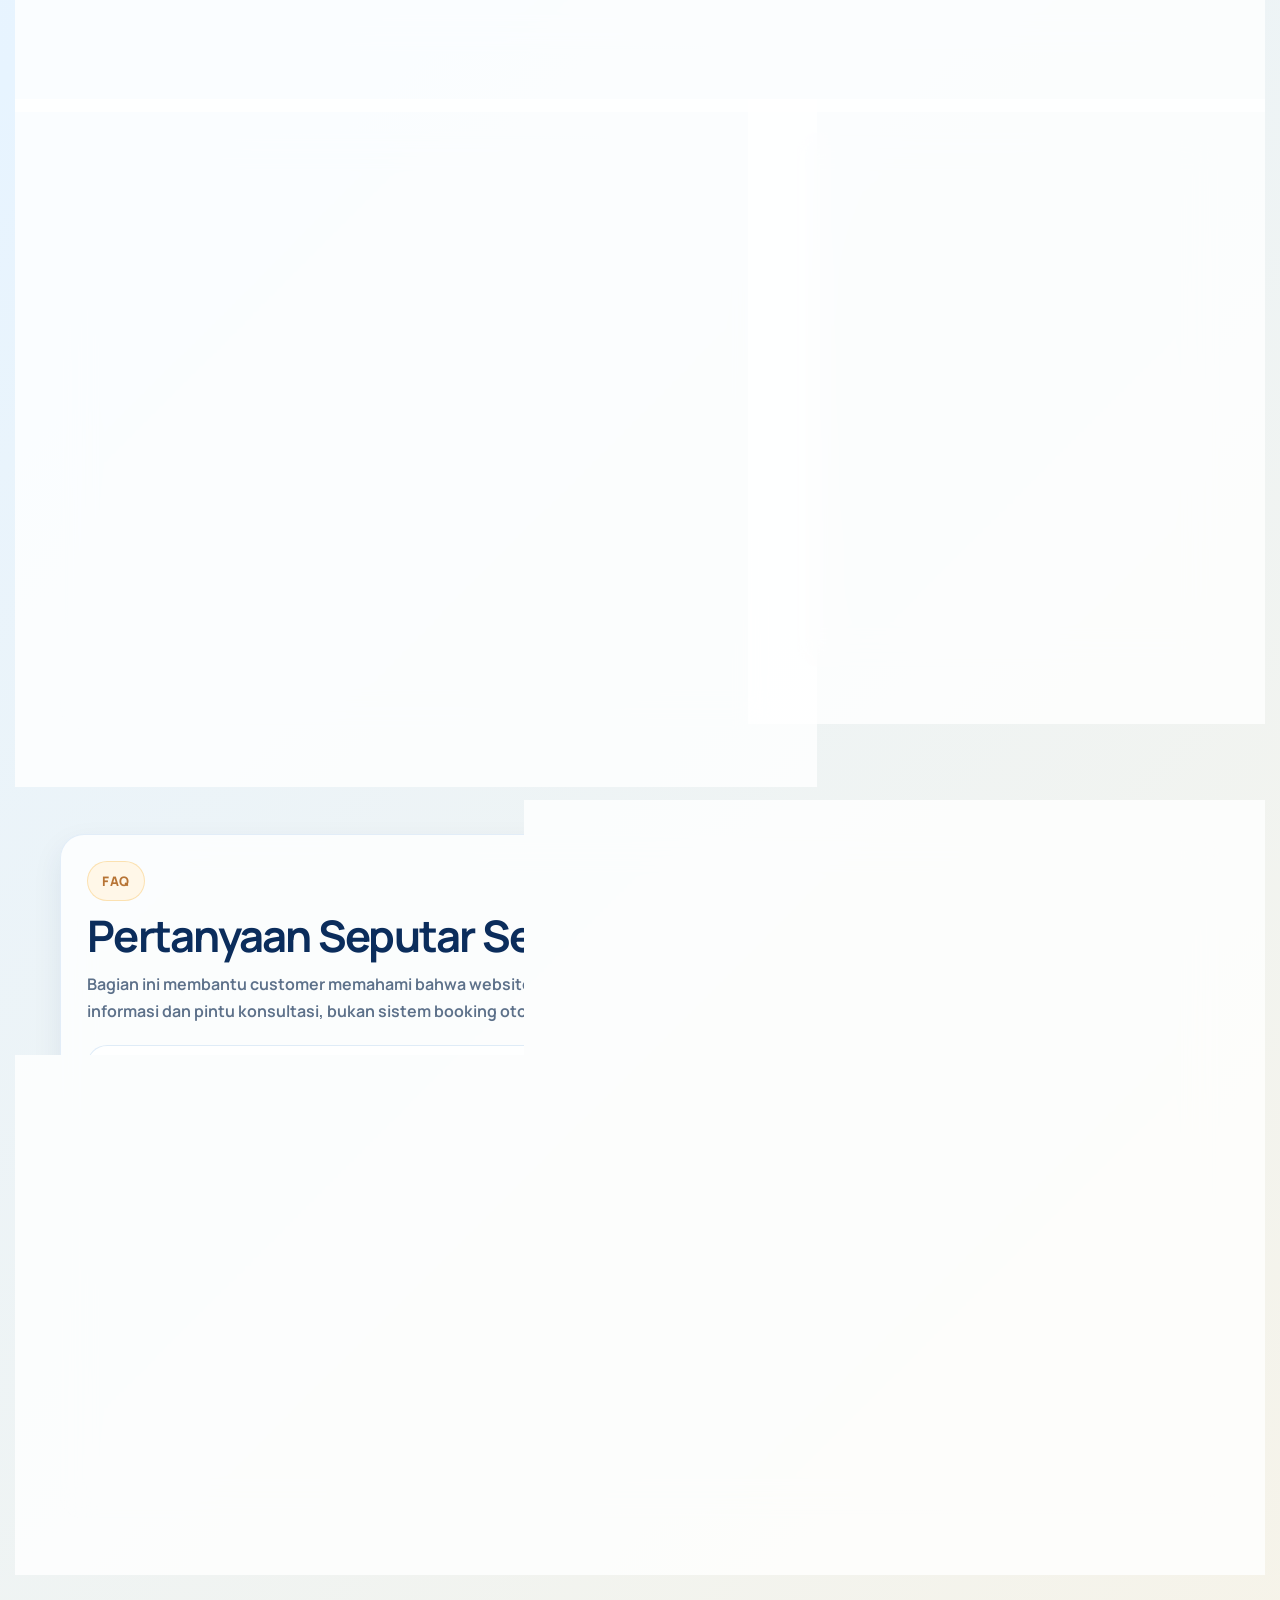
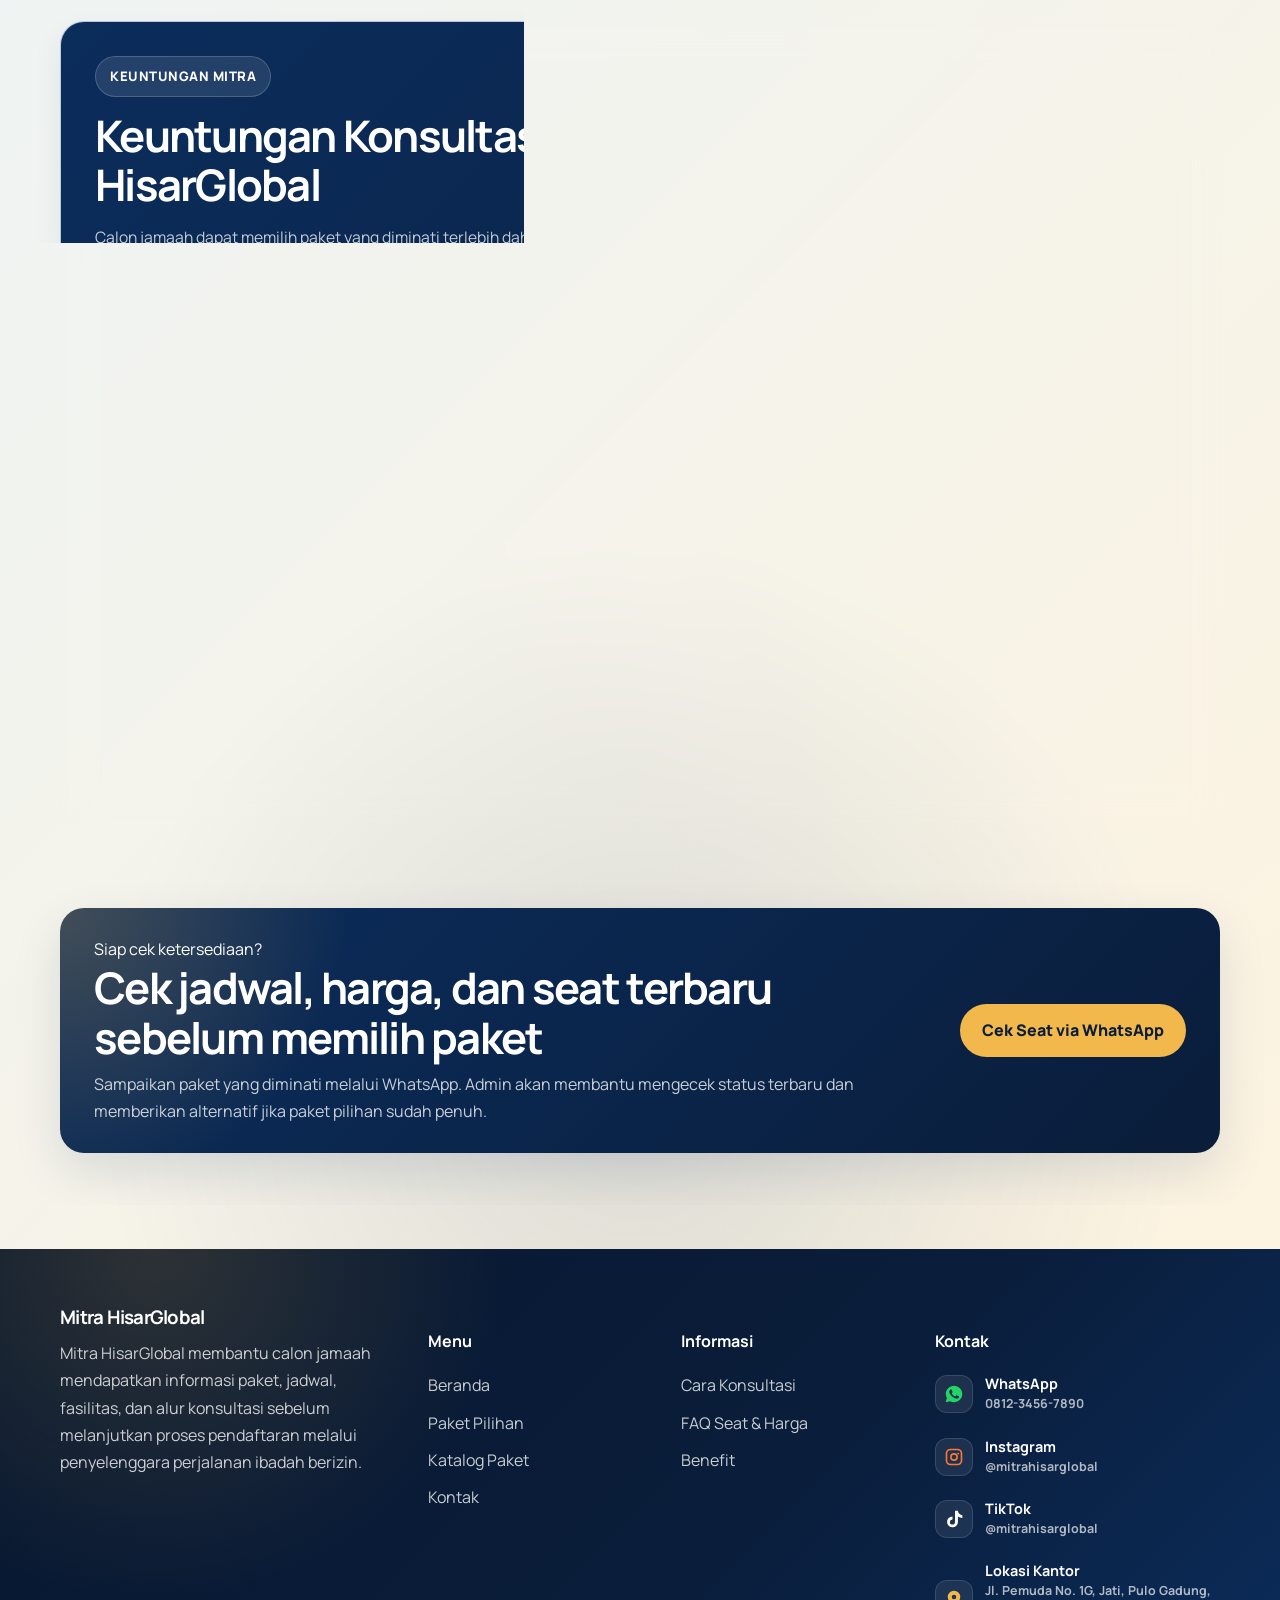
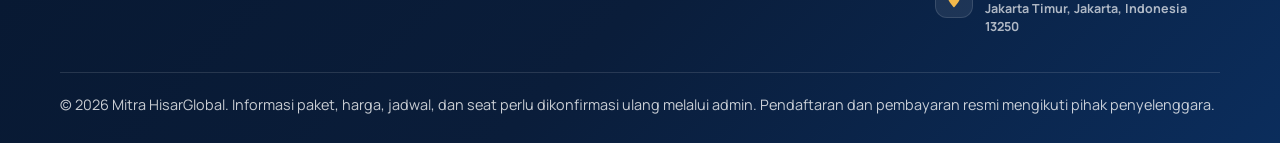
==== commit d5b75c7c: "Update index.html" ====
--- a/index.html
+++ b/index.html
@@ -364,7 +364,7 @@
             <a class="service-shortcut-card" href="paket.html">
               <div class="service-shortcut-image">
                 <img
-                  src="assets/images/baner/poster 1.png"
+                  src="assets/images/Baner/poster-1.png"
                   alt="Poster Umrah Reguler"
                 />
               </div>
@@ -387,7 +387,7 @@
             >
               <div class="service-shortcut-image">
                 <img
-                  src="assets/images/baner/poster 2.png"
+                  src="assets/images/Baner/poster-2.png"
                   alt="Poster Umrah Private"
                 />
               </div>
@@ -407,7 +407,7 @@
             <a class="service-shortcut-card" href="paket.html">
               <div class="service-shortcut-image">
                 <img
-                  src="assets/images/baner/poster 1.png"
+                  src="assets/images/Baner/poster-1.png"
                   alt="Poster Tabungan Umroh"
                 />
               </div>
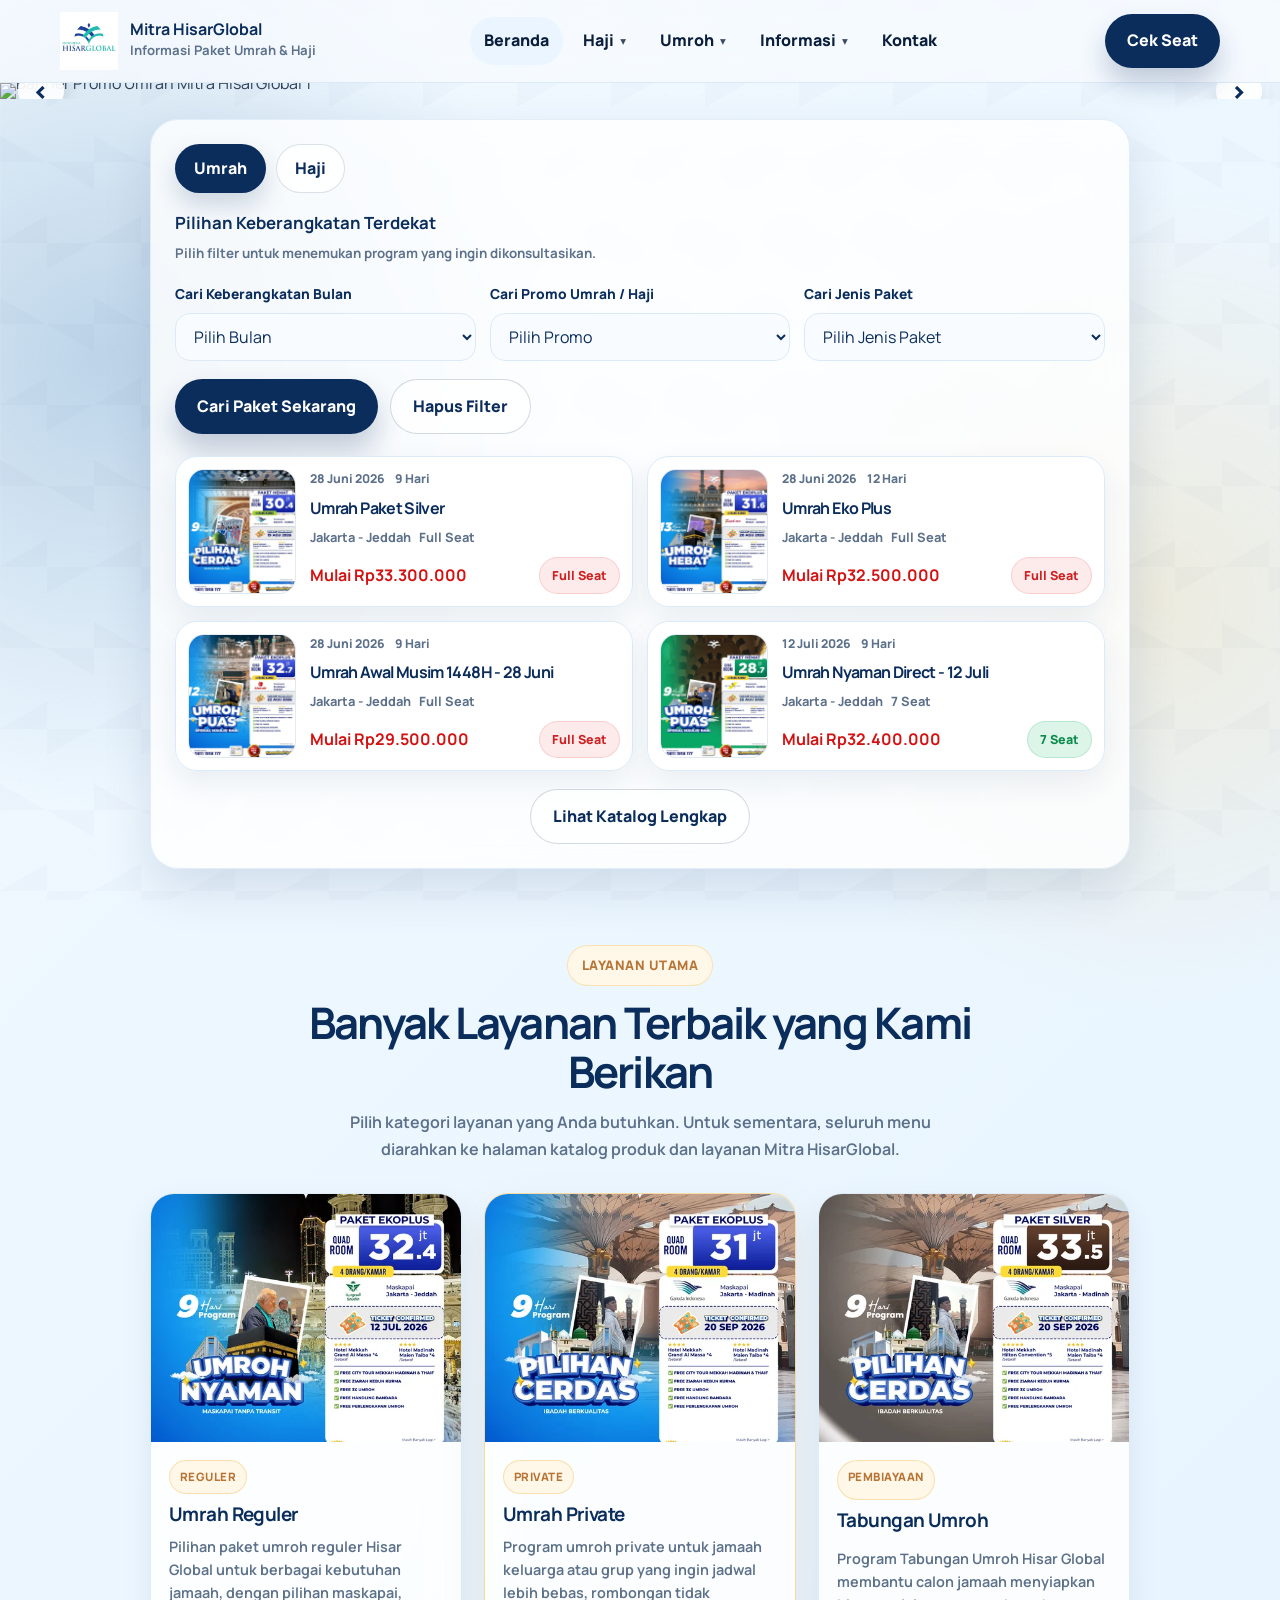
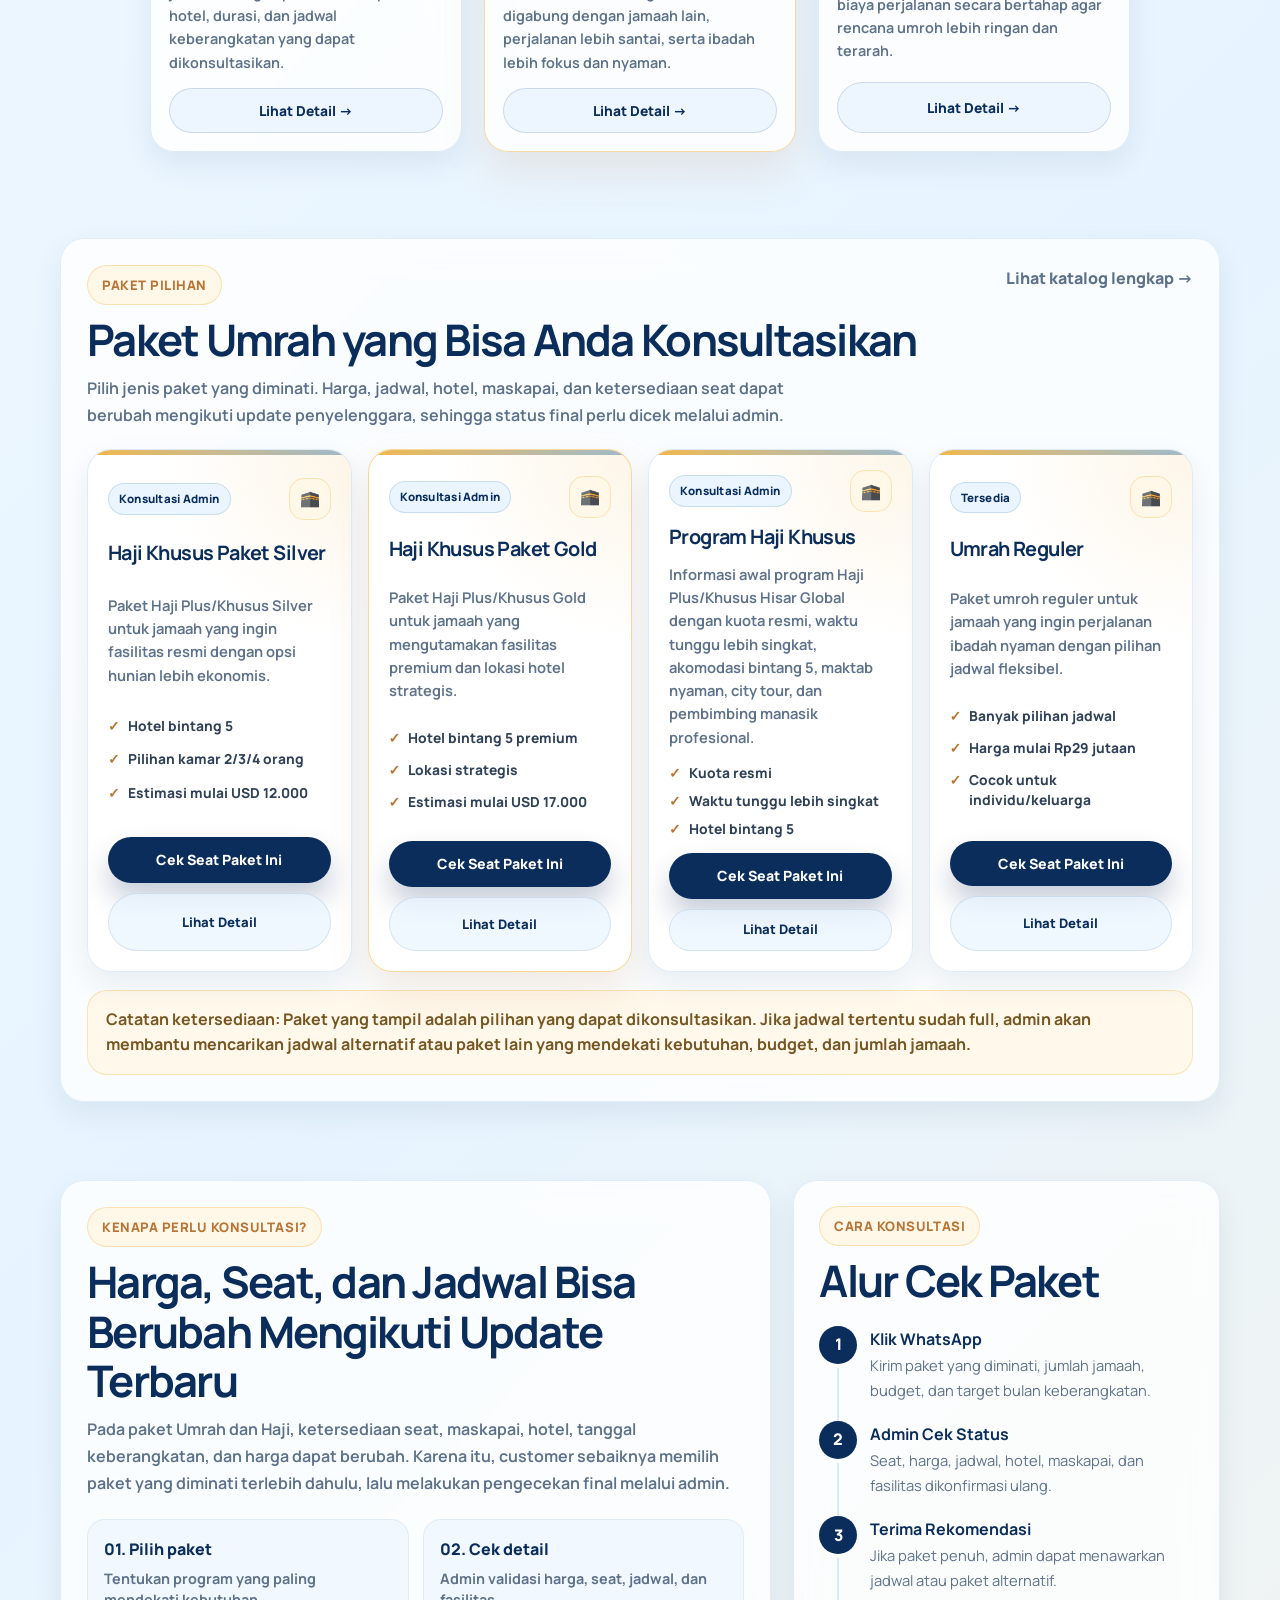
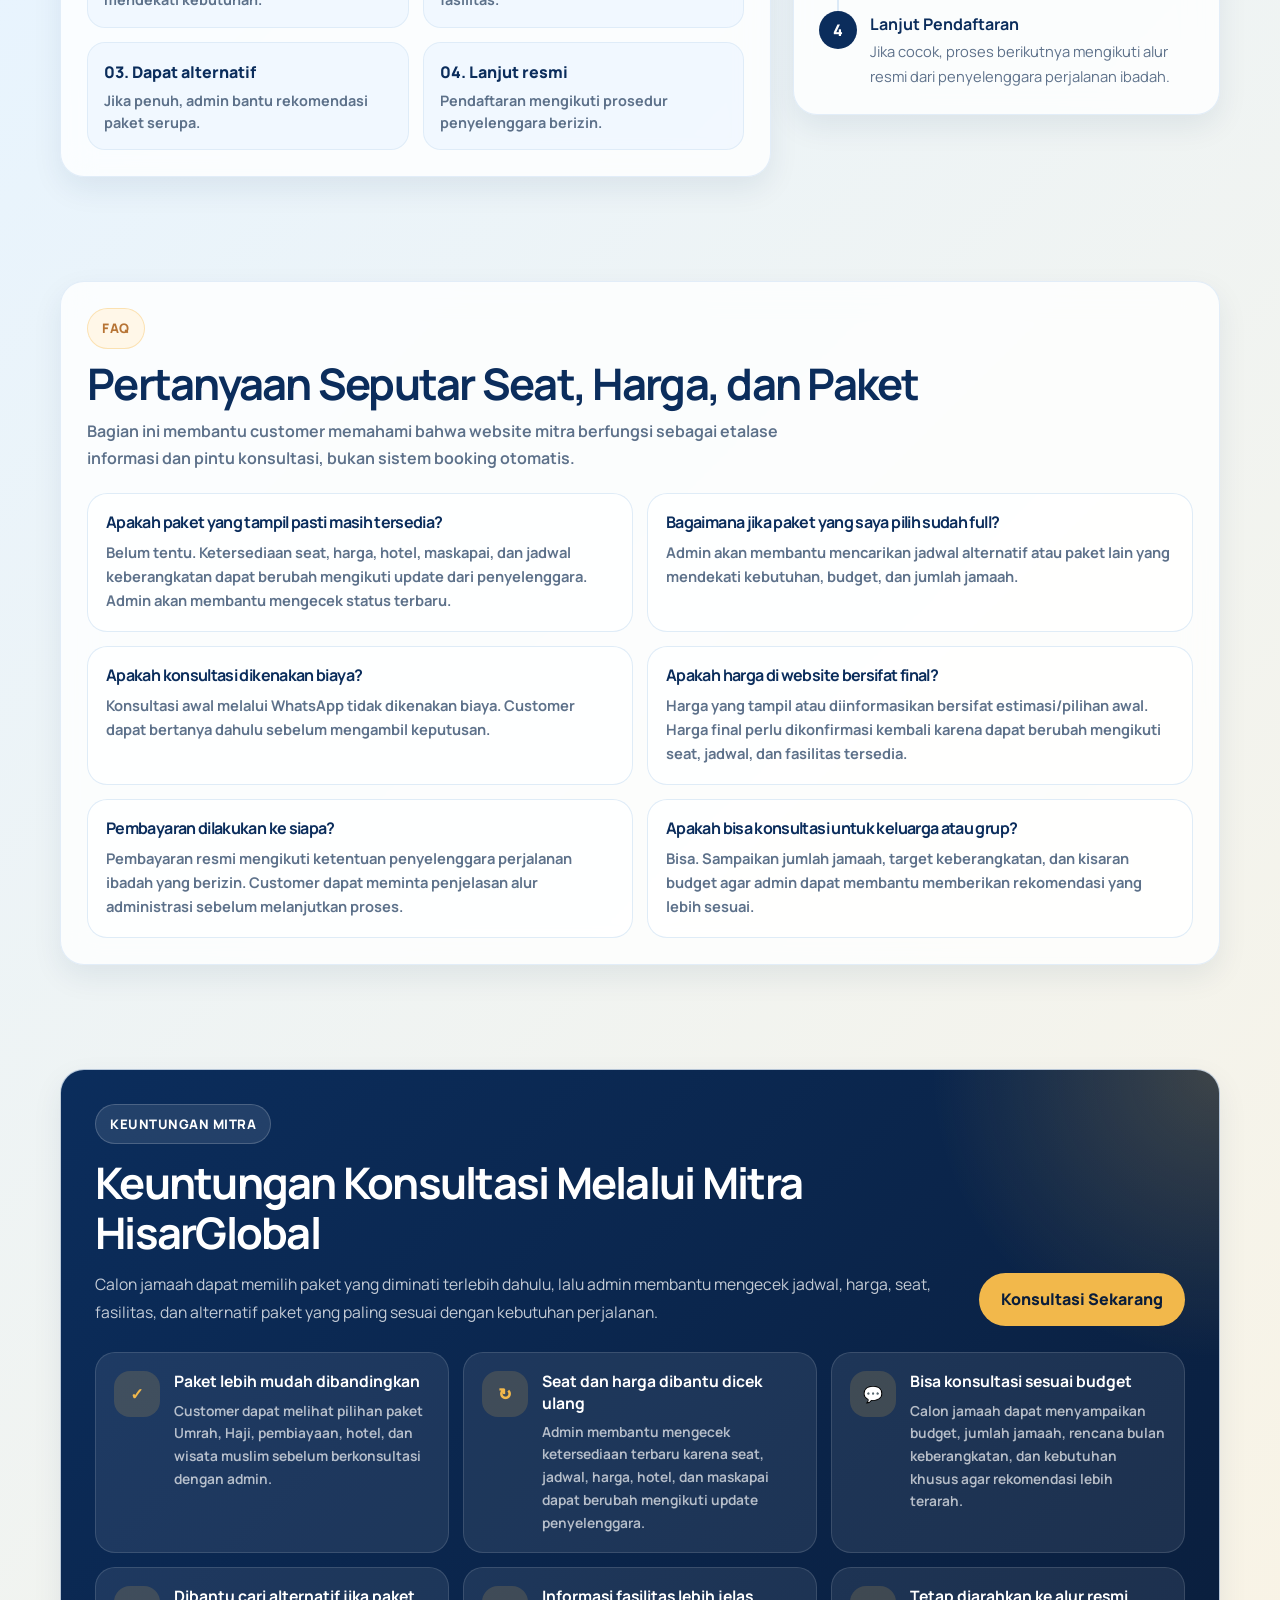
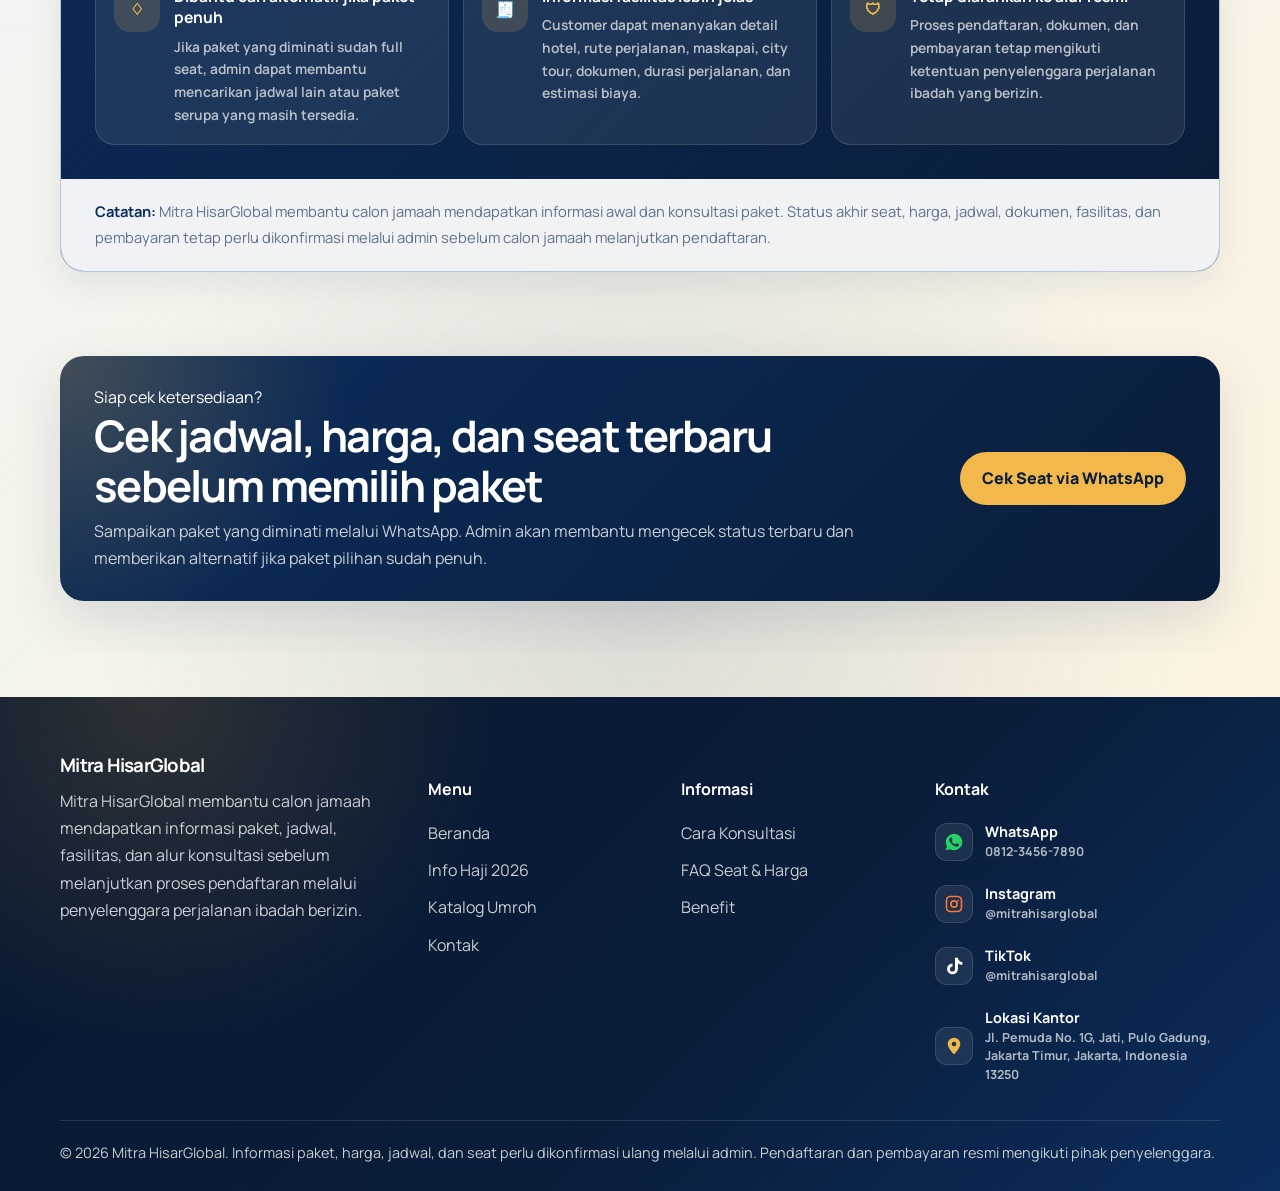
==== commit 5e2e888f: "Update product catalog pages and package management" ====
--- a/index.html
+++ b/index.html
@@ -36,20 +36,58 @@
         <nav class="nav-menu" data-nav-menu>
           <a href="index.html" class="active">Beranda</a>
 
-          <div class="nav-item has-submenu">
-            <a href="index.html#paket" class="nav-parent">
-              Paket
+          <div class="nav-item has-submenu" data-submenu>
+            <button
+              class="nav-parent"
+              type="button"
+              aria-expanded="false"
+              data-submenu-toggle
+            >
+              Haji
               <span class="submenu-arrow">▾</span>
-            </a>
+            </button>
 
             <div class="nav-dropdown">
-              <a href="paket.html">Katalog</a>
-            </div>
-          </div>
-
-          <a href="index.html#proses">Cara Konsultasi</a>
-          <a href="index.html#faq">FAQ</a>
-          <a href="index.html#legalitas">Benefit</a>
+              <a href="haji.html">Info Haji 2026</a>
+            </div>
+          </div>
+
+          <div class="nav-item has-submenu" data-submenu>
+            <button
+              class="nav-parent"
+              type="button"
+              aria-expanded="false"
+              data-submenu-toggle
+            >
+              Umroh
+              <span class="submenu-arrow">▾</span>
+            </button>
+
+            <div class="nav-dropdown nav-dropdown-wide">
+              <a href="umrah.html">Semua Paket Umroh Hisar</a>
+              <a href="umrah.html?q=private">Umroh Private</a>
+              <a href="tabungan-umroh.html">Pilih Tabungan Umroh</a>
+            </div>
+          </div>
+
+          <div class="nav-item has-submenu" data-submenu>
+            <button
+              class="nav-parent"
+              type="button"
+              aria-expanded="false"
+              data-submenu-toggle
+            >
+              Informasi
+              <span class="submenu-arrow">▾</span>
+            </button>
+
+            <div class="nav-dropdown nav-dropdown-info">
+              <a href="index.html#proses">Cara Konsultasi</a>
+              <a href="index.html#faq">FAQ</a>
+              <a href="index.html#legalitas">Benefit</a>
+            </div>
+          </div>
+
           <a href="kontak.html">Kontak</a>
         </nav>
 
@@ -78,19 +116,19 @@
     </header>
 
     <main>
-      <!-- BANNER PROMO FULLS  -->
+      <!-- BANNER PROMO FULL -->
       <section class="hero-banner-full">
         <div class="banner-slider" data-banner-slider>
           <div class="banner-slide active">
             <img
-              src="assets/images/Baner/poster-1.png"
+              src="assets/images/baner/poster-1.png"
               alt="Banner Promo Umrah Mitra HisarGlobal 1"
             />
           </div>
 
           <div class="banner-slide">
             <img
-              src="assets/images/Baner/poster-2.png"
+              src="assets/images/baner/poster-2.png"
               alt="Banner Promo Umrah Mitra HisarGlobal 2"
             />
           </div>
@@ -213,126 +251,8 @@
                 </div>
               </div>
 
-              <div class="nearest-departure-list">
-                <article class="mini-departure-card">
-                  <div class="mini-departure-thumb">
-                    <img
-                      src="assets/images/Baner/poster-1.png"
-                      alt="Poster Umrah Paket Silver"
-                    />
-                  </div>
-
-                  <div class="mini-departure-body">
-                    <div class="mini-meta">
-                      <span>28 Juni 2026</span>
-                      <span>9 Hari</span>
-                    </div>
-
-                    <h3>Umrah Paket Silver</h3>
-
-                    <div class="mini-route">
-                      <span>Jakarta - Jeddah</span>
-                      <span>Seat perlu konfirmasi</span>
-                    </div>
-
-                    <div class="mini-bottom">
-                      <strong>Mulai Rp33.3 Jt</strong>
-                      <span class="mini-status status-full-soft"
-                        >Full Seat</span
-                      >
-                    </div>
-                  </div>
-                </article>
-
-                <article class="mini-departure-card">
-                  <div class="mini-departure-thumb">
-                    <img
-                      src="assets/images/Baner/poster-2.png"
-                      alt="Poster Umrah Eko Plus"
-                    />
-                  </div>
-
-                  <div class="mini-departure-body">
-                    <div class="mini-meta">
-                      <span>28 Juni 2026</span>
-                      <span>12 Hari</span>
-                    </div>
-
-                    <h3>Umrah Eko Plus</h3>
-
-                    <div class="mini-route">
-                      <span>Jakarta - Jeddah</span>
-                      <span>Seat perlu konfirmasi</span>
-                    </div>
-
-                    <div class="mini-bottom">
-                      <strong>Mulai Rp32.5 Jt</strong>
-                      <span class="mini-status status-full-soft"
-                        >Full Seat</span
-                      >
-                    </div>
-                  </div>
-                </article>
-
-                <article class="mini-departure-card">
-                  <div class="mini-departure-thumb">
-                    <img
-                      src="assets/images/Baner/poster-1.png"
-                      alt="Poster Umrah Nyaman Direct"
-                    />
-                  </div>
-
-                  <div class="mini-departure-body">
-                    <div class="mini-meta">
-                      <span>12 Juli 2026</span>
-                      <span>9 Hari</span>
-                    </div>
-
-                    <h3>Umrah Nyaman Direct</h3>
-
-                    <div class="mini-route">
-                      <span>Jakarta - Jeddah</span>
-                      <span>7 Seat</span>
-                    </div>
-
-                    <div class="mini-bottom">
-                      <strong>Mulai Rp32.4 Jt</strong>
-                      <span class="mini-status status-limited-soft"
-                        >Tersedia</span
-                      >
-                    </div>
-                  </div>
-                </article>
-
-                <article class="mini-departure-card">
-                  <div class="mini-departure-thumb">
-                    <img
-                      src="assets/images/Baner/poster-2.png"
-                      alt="Poster Umrah Plus Dubai"
-                    />
-                  </div>
-
-                  <div class="mini-departure-body">
-                    <div class="mini-meta">
-                      <span>18 Juli 2026</span>
-                      <span>10 Hari</span>
-                    </div>
-
-                    <h3>Umrah Plus Dubai</h3>
-
-                    <div class="mini-route">
-                      <span>Jakarta - Dubai - Jeddah</span>
-                      <span>10 Seat</span>
-                    </div>
-
-                    <div class="mini-bottom">
-                      <strong>Mulai Rp32.9 Jt</strong>
-                      <span class="mini-status status-limited-soft"
-                        >Tersedia</span
-                      >
-                    </div>
-                  </div>
-                </article>
+              <div class="nearest-departure-list" data-nearest-packages>
+                <div class="notice">Memuat data keberangkatan terdekat...</div>
               </div>
 
               <div class="search-panel-footer">
@@ -360,69 +280,8 @@
             </p>
           </div>
 
-          <div class="service-shortcut-grid">
-            <a class="service-shortcut-card" href="paket.html">
-              <div class="service-shortcut-image">
-                <img
-                  src="assets/images/Baner/poster-1.png"
-                  alt="Poster Umrah Reguler"
-                />
-              </div>
-
-              <div class="service-shortcut-body">
-                <span class="service-shortcut-tag">Umrah</span>
-                <h3>Umrah Reguler</h3>
-                <p>
-                  Pilihan paket umrah untuk jamaah yang ingin perjalanan ibadah
-                  nyaman dengan jadwal yang dapat dikonsultasikan.
-                </p>
-
-                <span class="service-shortcut-button">Lihat Katalog →</span>
-              </div>
-            </a>
-
-            <a
-              class="service-shortcut-card service-shortcut-card-featured"
-              href="paket.html"
-            >
-              <div class="service-shortcut-image">
-                <img
-                  src="assets/images/Baner/poster-2.png"
-                  alt="Poster Umrah Private"
-                />
-              </div>
-
-              <div class="service-shortcut-body">
-                <span class="service-shortcut-tag">Private</span>
-                <h3>Umrah Private</h3>
-                <p>
-                  Program perjalanan ibadah yang lebih personal untuk keluarga,
-                  komunitas, atau grup dengan kebutuhan khusus.
-                </p>
-
-                <span class="service-shortcut-button">Lihat Katalog →</span>
-              </div>
-            </a>
-
-            <a class="service-shortcut-card" href="paket.html">
-              <div class="service-shortcut-image">
-                <img
-                  src="assets/images/Baner/poster-1.png"
-                  alt="Poster Tabungan Umroh"
-                />
-              </div>
-
-              <div class="service-shortcut-body">
-                <span class="service-shortcut-tag">Pembiayaan</span>
-                <h3>Tabungan Umroh</h3>
-                <p>
-                  Layanan perencanaan biaya umroh secara bertahap agar calon
-                  jamaah dapat mempersiapkan perjalanan lebih terarah.
-                </p>
-
-                <span class="service-shortcut-button">Lihat Katalog →</span>
-              </div>
-            </a>
+          <div class="service-shortcut-grid" data-service-shortcuts>
+            <div class="notice">Memuat layanan utama...</div>
           </div>
         </div>
       </section>
@@ -450,126 +309,8 @@
               <a href="paket.html">Lihat katalog lengkap →</a>
             </div>
 
-            <div class="mitra-product-grid">
-              <article class="mitra-product-card">
-                <div class="product-card-top">
-                  <span class="package-status status-check">
-                    Perlu Konfirmasi
-                  </span>
-                  <span class="product-icon">🕋</span>
-                </div>
-
-                <h3>Umrah Reguler</h3>
-
-                <p>
-                  Pilihan untuk jamaah yang ingin fokus ibadah dengan perjalanan
-                  nyaman dan budget lebih efisien.
-                </p>
-
-                <ul>
-                  <li>Harga: dikonfirmasi admin</li>
-                  <li>Jadwal: mengikuti ketersediaan seat</li>
-                  <li>Cocok untuk: individu, keluarga, dan grup kecil</li>
-                </ul>
-
-                <a
-                  class="btn btn-primary product-cta"
-                  data-whatsapp
-                  target="_blank"
-                  rel="noopener"
-                >
-                  Cek Seat Paket Ini
-                </a>
-              </article>
-
-              <article class="mitra-product-card featured-product">
-                <div class="product-card-top">
-                  <span class="package-status status-limited">
-                    Favorit Jamaah
-                  </span>
-                  <span class="product-icon">☀</span>
-                </div>
-
-                <h3>Umrah Plus Badar</h3>
-
-                <p>
-                  Paket untuk jamaah yang ingin perjalanan ibadah sekaligus
-                  mengenal nilai sejarah Islam dalam rute tambahan.
-                </p>
-
-                <ul>
-                  <li>Harga: dikonfirmasi admin</li>
-                  <li>Seat: perlu dicek sebelum daftar</li>
-                  <li>Cocok untuk: jamaah yang ingin pengalaman historis</li>
-                </ul>
-
-                <a
-                  class="btn btn-primary product-cta"
-                  data-whatsapp
-                  target="_blank"
-                  rel="noopener"
-                >
-                  Tanya Jadwal Badar
-                </a>
-              </article>
-
-              <article class="mitra-product-card">
-                <div class="product-card-top">
-                  <span class="package-status status-check">Cek Jadwal</span>
-                  <span class="product-icon">✦</span>
-                </div>
-
-                <h3>Umrah Plus Dubai</h3>
-
-                <p>
-                  Pilihan untuk jamaah yang ingin perjalanan ibadah dengan
-                  tambahan pengalaman wisata muslim modern.
-                </p>
-
-                <ul>
-                  <li>Harga: dikonfirmasi admin</li>
-                  <li>Jadwal: mengikuti program tersedia</li>
-                  <li>Cocok untuk: jamaah yang ingin rute premium</li>
-                </ul>
-
-                <a
-                  class="btn btn-primary product-cta"
-                  data-whatsapp
-                  target="_blank"
-                  rel="noopener"
-                >
-                  Tanya Jadwal Dubai
-                </a>
-              </article>
-
-              <article class="mitra-product-card">
-                <div class="product-card-top">
-                  <span class="package-status status-check">Cek Seat</span>
-                  <span class="product-icon">◇</span>
-                </div>
-
-                <h3>Umrah Plus Oman</h3>
-
-                <p>
-                  Paket untuk jamaah yang ingin pilihan rute berbeda dengan
-                  suasana perjalanan yang lebih eksklusif.
-                </p>
-
-                <ul>
-                  <li>Harga: dikonfirmasi admin</li>
-                  <li>Seat: dapat berubah sewaktu-waktu</li>
-                  <li>Cocok untuk: jamaah yang mencari variasi rute</li>
-                </ul>
-
-                <a
-                  class="btn btn-primary product-cta"
-                  data-whatsapp
-                  target="_blank"
-                  rel="noopener"
-                >
-                  Tanya Jadwal Oman
-                </a>
-              </article>
+            <div class="mitra-product-grid" data-featured-packages>
+              <div class="notice">Memuat paket pilihan...</div>
             </div>
 
             <div class="availability-note">
@@ -618,9 +359,9 @@
 
               <div>
                 <strong>04. Lanjut resmi</strong>
-                <span
-                  >Pendaftaran mengikuti prosedur penyelenggara berizin.</span
-                >
+                <span>
+                  Pendaftaran mengikuti prosedur penyelenggara berizin.
+                </span>
               </div>
             </div>
           </section>
@@ -920,8 +661,8 @@
           <div>
             <h4>Menu</h4>
             <a href="index.html">Beranda</a>
-            <a href="index.html#paket">Paket Pilihan</a>
-            <a href="paket.html">Katalog Paket</a>
+            <a href="paket.html?q=haji">Info Haji 2026</a>
+            <a href="paket.html?q=umrah">Katalog Umroh</a>
             <a href="kontak.html">Kontak</a>
           </div>
 
@@ -1040,77 +781,6 @@
       💬 Cek Seat & Harga
     </a>
 
-    <!-- SCRIPT BANNER SLIDER -->
-    <script>
-      document.addEventListener("DOMContentLoaded", function () {
-        const slider = document.querySelector("[data-banner-slider]");
-        if (!slider) return;
-
-        const slides = Array.from(slider.querySelectorAll(".banner-slide"));
-        const dots = Array.from(slider.querySelectorAll("[data-banner-dot]"));
-        const prev = slider.querySelector("[data-banner-prev]");
-        const next = slider.querySelector("[data-banner-next]");
-
-        let current = 0;
-        let timer = null;
-
-        function showSlide(index) {
-          current = (index + slides.length) % slides.length;
-
-          slides.forEach((slide, i) => {
-            slide.classList.toggle("active", i === current);
-          });
-
-          dots.forEach((dot, i) => {
-            dot.classList.toggle("active", i === current);
-          });
-        }
-
-        function nextSlide() {
-          showSlide(current + 1);
-        }
-
-        function startAutoSlide() {
-          stopAutoSlide();
-          timer = setInterval(nextSlide, 5000);
-        }
-
-        function stopAutoSlide() {
-          if (timer) {
-            clearInterval(timer);
-            timer = null;
-          }
-        }
-
-        if (prev) {
-          prev.addEventListener("click", function () {
-            showSlide(current - 1);
-            startAutoSlide();
-          });
-        }
-
-        if (next) {
-          next.addEventListener("click", function () {
-            showSlide(current + 1);
-            startAutoSlide();
-          });
-        }
-
-        dots.forEach((dot) => {
-          dot.addEventListener("click", function () {
-            showSlide(Number(dot.dataset.bannerDot));
-            startAutoSlide();
-          });
-        });
-
-        slider.addEventListener("mouseenter", stopAutoSlide);
-        slider.addEventListener("mouseleave", startAutoSlide);
-
-        showSlide(0);
-        startAutoSlide();
-      });
-    </script>
-
     <script src="js/main.js"></script>
     <script src="js/home.js"></script>
   </body>
--- a/css/style.css
+++ b/css/style.css
@@ -3582,7 +3582,6 @@
   background: #071f47 !important;
 }
 
-
 .catalog-wa-btn:hover {
   transform: translateY(-2px);
   background: #1ebe5d !important;
@@ -3622,4 +3621,375 @@
     height: 52px;
     min-height: 52px;
   }
-}+}
+/* =========================================================
+   NAVBAR HAJI & UMROH DROPDOWN ADDITION
+========================================================= */
+
+.nav-parent.active {
+  background: var(--sky);
+}
+
+.nav-dropdown-wide {
+  min-width: 260px;
+}
+
+body.no-scroll {
+  overflow: hidden;
+}
+
+@media (max-width: 840px) {
+  .nav-dropdown-wide {
+    min-width: 100%;
+  }
+
+  .nav-menu.open {
+    max-height: calc(100dvh - 112px);
+    overflow-y: auto !important;
+    overflow-x: hidden !important;
+  }
+}
+/* =========================================================
+   NAVBAR INFORMASI DROPDOWN
+========================================================= */
+
+.nav-dropdown-info {
+  min-width: 210px;
+}
+
+@media (max-width: 840px) {
+  .nav-dropdown-info {
+    min-width: 100%;
+  }
+}
+/* =========================================================
+   PRODUCT MANAGEMENT UI FINAL ADDITION
+   Mendukung data produk dari packages.json:
+   - thumbnail
+   - status produk
+   - active/featured/nearest/shortcut via JS
+   - kategori produk
+========================================================= */
+
+/* Container badge di atas thumbnail produk */
+.package-badge-row {
+  position: absolute;
+  left: 12px;
+  right: 12px;
+  top: 12px;
+  z-index: 4;
+  display: flex;
+  align-items: flex-start;
+  justify-content: space-between;
+  gap: 8px;
+  pointer-events: none;
+}
+
+/* Override .package-tag lama agar tidak bentrok saat berada di badge row */
+.package-badge-row .package-tag {
+  position: static !important;
+  left: auto !important;
+  top: auto !important;
+  max-width: 58%;
+  color: #ffffff;
+  background: var(--navy);
+  border-radius: 999px;
+  padding: 6px 10px;
+  font-size: 0.72rem;
+  font-weight: 950;
+  line-height: 1.2;
+  white-space: nowrap;
+  overflow: hidden;
+  text-overflow: ellipsis;
+}
+
+/* Badge status produk global */
+.product-status {
+  display: inline-flex;
+  width: max-content;
+  max-width: 46%;
+  align-items: center;
+  justify-content: center;
+  min-height: 28px;
+  padding: 6px 10px;
+  border-radius: 999px;
+  font-size: 0.72rem;
+  font-weight: 950;
+  line-height: 1.2;
+  letter-spacing: 0.02em;
+  white-space: nowrap;
+  box-shadow: 0 10px 20px rgba(11, 45, 92, 0.12);
+}
+
+/* Status: tersedia */
+.status-available {
+  color: #0b8a4a;
+  background: rgba(46, 188, 121, 0.16);
+  border: 1px solid rgba(46, 188, 121, 0.26);
+}
+
+/* Status: seat terbatas */
+.product-status.status-limited,
+.package-status.status-limited {
+  color: #765723;
+  background: #fff7e8;
+  border: 1px solid rgba(242, 184, 75, 0.38);
+}
+
+/* Status: full seat */
+.product-status.status-full,
+.package-status.status-full {
+  color: #cf2121;
+  background: rgba(237, 80, 80, 0.12);
+  border: 1px solid rgba(237, 80, 80, 0.24);
+}
+
+/* Status: ditutup */
+.status-closed {
+  color: #5d718a;
+  background: rgba(93, 113, 138, 0.12);
+  border: 1px solid rgba(93, 113, 138, 0.22);
+}
+
+/* Status: segera hadir */
+.status-coming-soon {
+  color: var(--navy);
+  background: var(--sky);
+  border: 1px solid rgba(43, 110, 168, 0.18);
+}
+
+/* Status default untuk home card lama */
+.package-status.status-available {
+  color: #0b8a4a;
+  background: rgba(46, 188, 121, 0.16);
+  border: 1px solid rgba(46, 188, 121, 0.26);
+}
+
+.package-status.status-closed {
+  color: #5d718a;
+  background: rgba(93, 113, 138, 0.12);
+  border: 1px solid rgba(93, 113, 138, 0.22);
+}
+
+.package-status.status-coming-soon {
+  color: var(--navy);
+  background: var(--sky);
+  border: 1px solid rgba(43, 110, 168, 0.18);
+}
+
+/* Kategori kecil di card katalog */
+.catalog-product-category {
+  width: max-content;
+  max-width: 100%;
+  margin-top: 10px;
+  padding: 6px 10px;
+  border-radius: 999px;
+  color: var(--navy);
+  background: rgba(234, 245, 255, 0.78);
+  border: 1px solid rgba(43, 110, 168, 0.12);
+  font-size: 0.76rem;
+  font-weight: 900;
+  line-height: 1.2;
+}
+
+/* Ringkasan produk katalog agar tinggi card lebih stabil */
+.catalog-product-summary {
+  margin-top: 8px;
+  color: var(--muted);
+  font-size: 0.9rem;
+  font-weight: 650;
+  line-height: 1.55;
+}
+
+/* Card katalog dibuat lebih stabil saat data dinamis */
+.catalog-product-card {
+  display: grid;
+  grid-template-rows: auto 1fr;
+  min-height: 100%;
+}
+
+.catalog-product-body {
+  display: grid;
+  align-content: space-between;
+  min-height: 100%;
+}
+
+/* Thumbnail katalog */
+.catalog-product-image {
+  overflow: hidden;
+  background:
+    radial-gradient(
+      circle at 80% 10%,
+      rgba(242, 184, 75, 0.14),
+      transparent 12rem
+    ),
+    linear-gradient(145deg, #eef7ff, #ffffff);
+}
+
+.catalog-product-image img {
+  transition:
+    transform 0.25s ease,
+    filter 0.25s ease;
+}
+
+.catalog-product-card:hover .catalog-product-image img {
+  transform: scale(1.04);
+}
+
+/* Placeholder notice di grid dinamis agar tidak hanya menempati 1 kolom */
+.nearest-departure-list > .notice,
+.service-shortcut-grid > .notice,
+.mitra-product-grid > .notice,
+.catalog-grid > .notice {
+  grid-column: 1 / -1;
+}
+
+/* Tombol detail kecil di card Paket Pilihan homepage */
+.mitra-product-card .chat-mini {
+  justify-content: center;
+  width: 100%;
+  min-height: 42px;
+  margin-top: -4px;
+  color: var(--navy);
+  background: rgba(234, 245, 255, 0.76);
+  border: 1px solid rgba(43, 110, 168, 0.14);
+}
+
+.mitra-product-card .chat-mini:hover {
+  color: #ffffff;
+  background: var(--navy);
+  transform: translateY(-2px);
+}
+
+/* Anchor card keberangkatan terdekat */
+a.mini-departure-card {
+  color: inherit;
+}
+
+a.mini-departure-card:hover h3 {
+  color: var(--blue);
+}
+
+/* Status pada mini card agar konsisten */
+.status-full-soft {
+  background: rgba(237, 80, 80, 0.12) !important;
+  color: #cf2121 !important;
+  border: 1px solid rgba(237, 80, 80, 0.18);
+}
+
+.status-limited-soft {
+  background: rgba(46, 188, 121, 0.16) !important;
+  color: #0b8a4a !important;
+  border: 1px solid rgba(46, 188, 121, 0.22);
+}
+
+/* Empty state / notice agar lebih rapi di section dinamis */
+[data-nearest-packages] .notice,
+[data-service-shortcuts] .notice,
+[data-featured-packages] .notice {
+  width: 100%;
+  text-align: center;
+}
+
+/* Mobile adjustment */
+@media (max-width: 620px) {
+  .package-badge-row {
+    left: 10px;
+    right: 10px;
+    top: 10px;
+    gap: 6px;
+  }
+
+  .package-badge-row .package-tag,
+  .product-status {
+    max-width: 50%;
+    padding: 5px 8px;
+    font-size: 0.68rem;
+  }
+
+  .catalog-product-category {
+    font-size: 0.72rem;
+  }
+
+  .catalog-product-summary {
+    font-size: 0.86rem;
+  }
+}
+/* =========================================================
+   SPLIT CATALOG PAGE
+   Untuk halaman haji.html, umrah.html, tabungan-umroh.html
+========================================================= */
+
+.split-catalog-hero {
+  padding: 72px 0 44px;
+  background:
+    radial-gradient(
+      circle at 10% 10%,
+      rgba(242, 184, 75, 0.18),
+      transparent 24rem
+    ),
+    linear-gradient(135deg, rgba(234, 245, 255, 0.72), rgba(255, 255, 255, 0.5));
+  border-bottom: 1px solid rgba(220, 234, 247, 0.82);
+}
+
+.split-catalog-hero h1 {
+  max-width: 820px;
+  margin-top: 16px;
+}
+
+.split-catalog-hero .lead {
+  max-width: 760px;
+  margin-top: 14px;
+}
+
+.split-filter-bar {
+  display: grid;
+  grid-template-columns: minmax(240px, 1fr) 220px 180px 180px;
+  gap: 12px;
+  padding: 16px;
+  margin-bottom: 18px;
+  border: 1px solid rgba(220, 234, 247, 0.9);
+  border-radius: var(--r);
+  background: rgba(255, 255, 255, 0.82);
+  box-shadow: var(--soft);
+  backdrop-filter: blur(16px);
+}
+
+.split-filter-bar-compact {
+  grid-template-columns: minmax(240px, 1fr) 220px 180px;
+}
+
+.split-catalog-head {
+  display: flex;
+  justify-content: space-between;
+  align-items: center;
+  margin: 10px 0 18px;
+  color: var(--navy);
+}
+
+.split-catalog-grid {
+  align-items: stretch;
+}
+
+.split-catalog-grid > .notice {
+  grid-column: 1 / -1;
+}
+
+@media (max-width: 980px) {
+  .split-filter-bar,
+  .split-filter-bar-compact {
+    grid-template-columns: 1fr 1fr;
+  }
+}
+
+@media (max-width: 620px) {
+  .split-catalog-hero {
+    padding: 52px 0 34px;
+  }
+
+  .split-filter-bar,
+  .split-filter-bar-compact {
+    grid-template-columns: 1fr;
+    padding: 14px;
+  }
+}
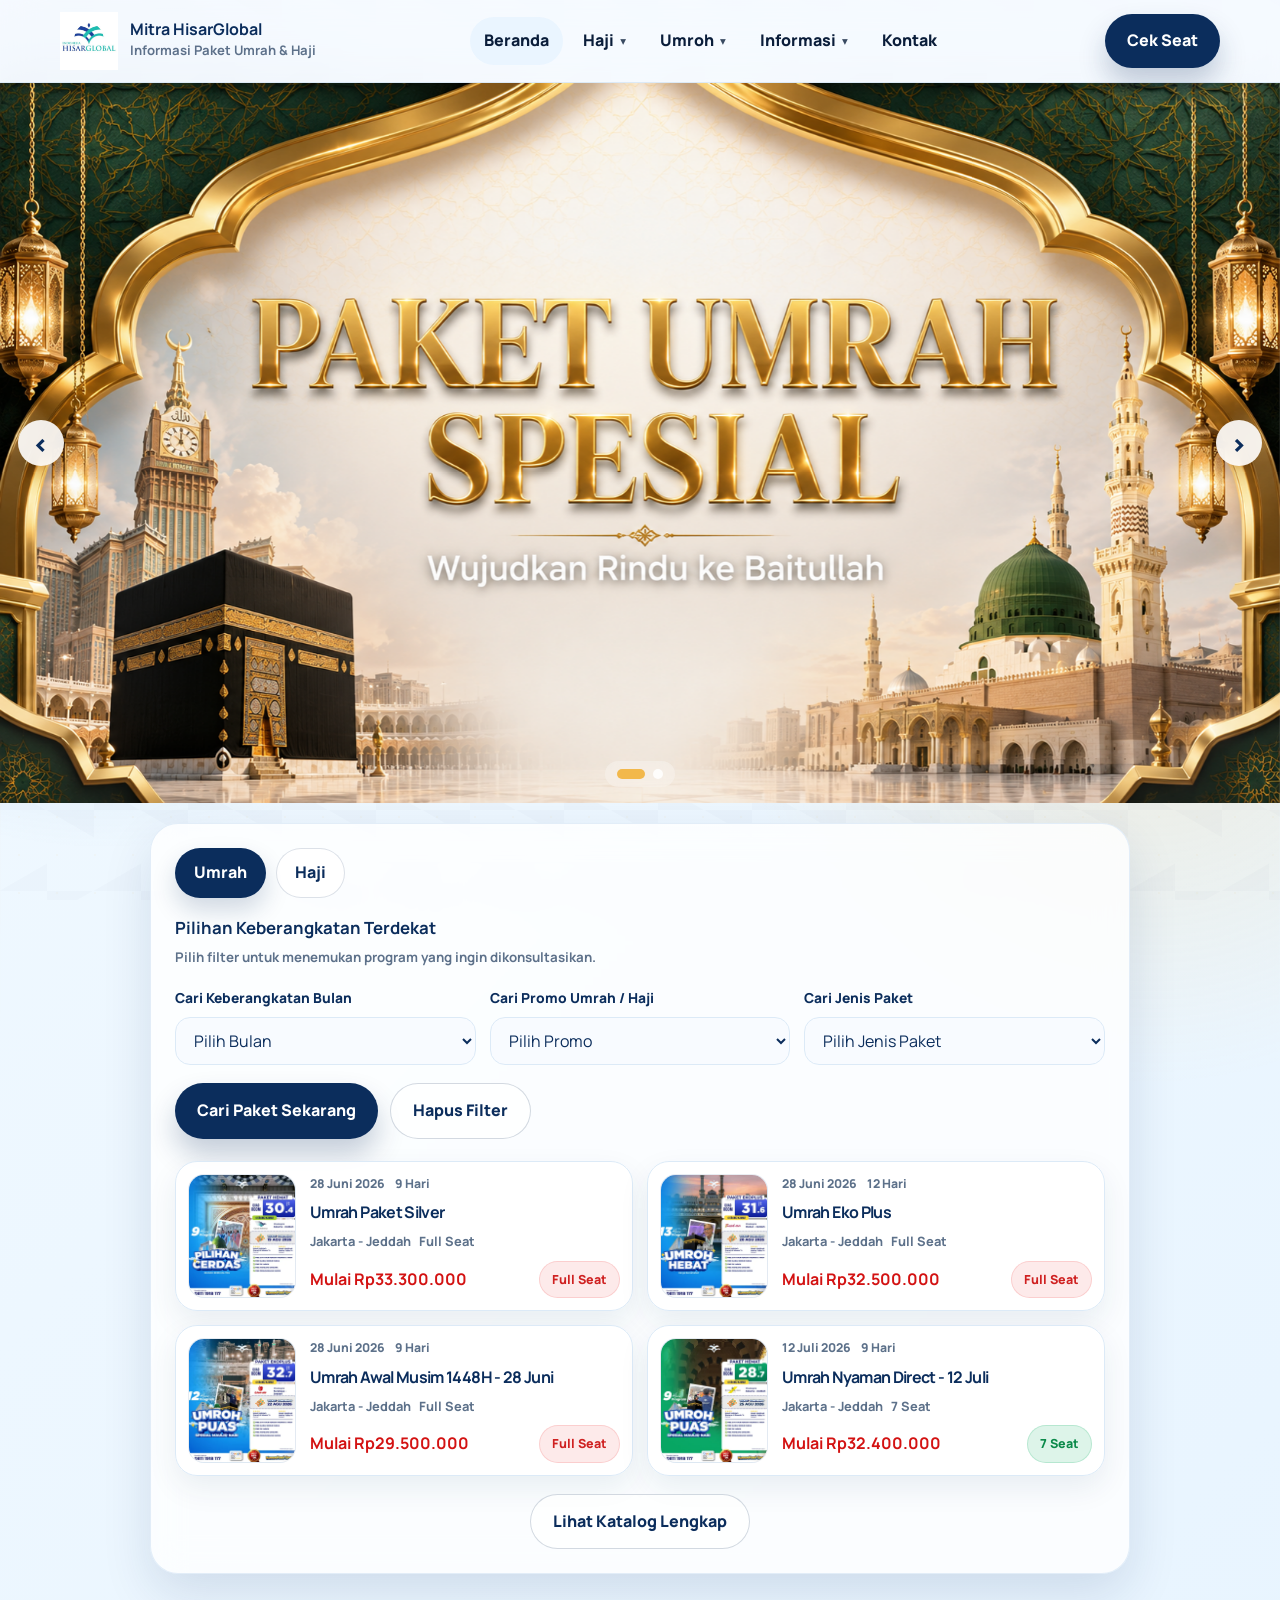
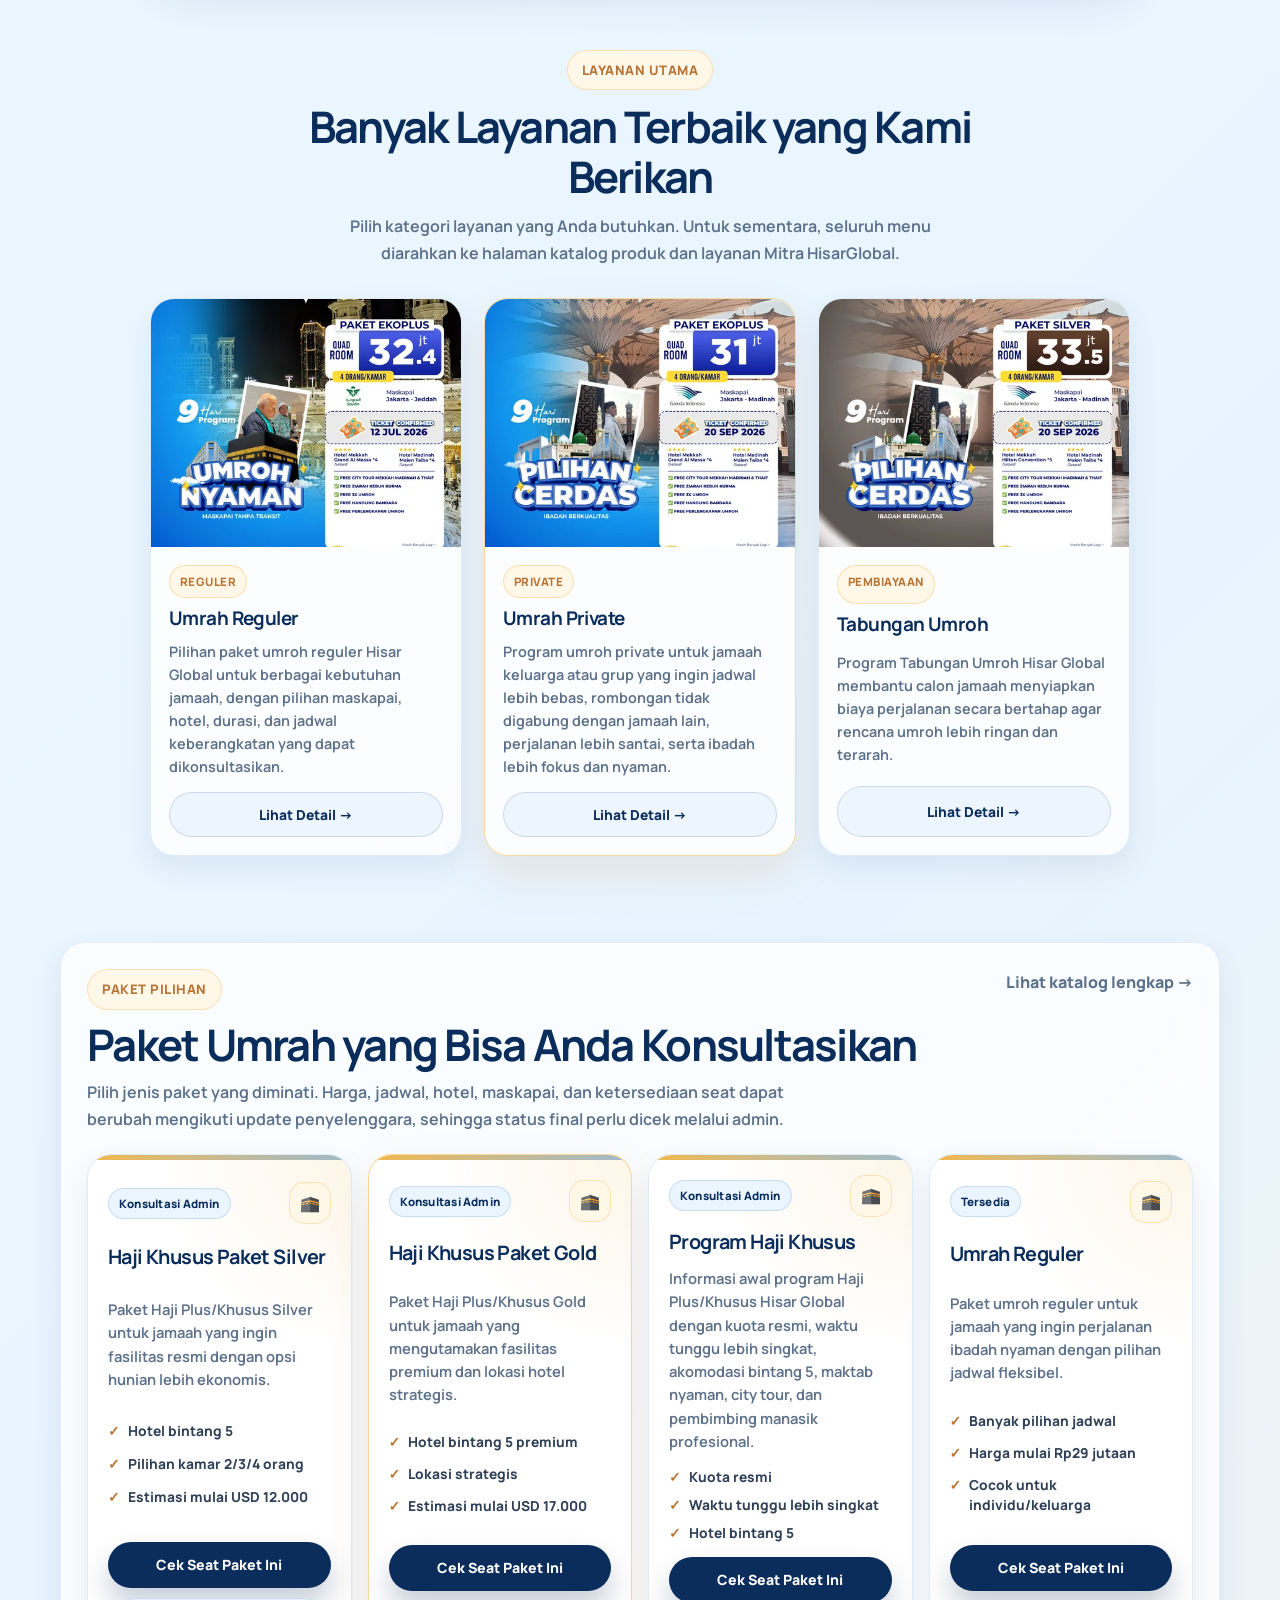
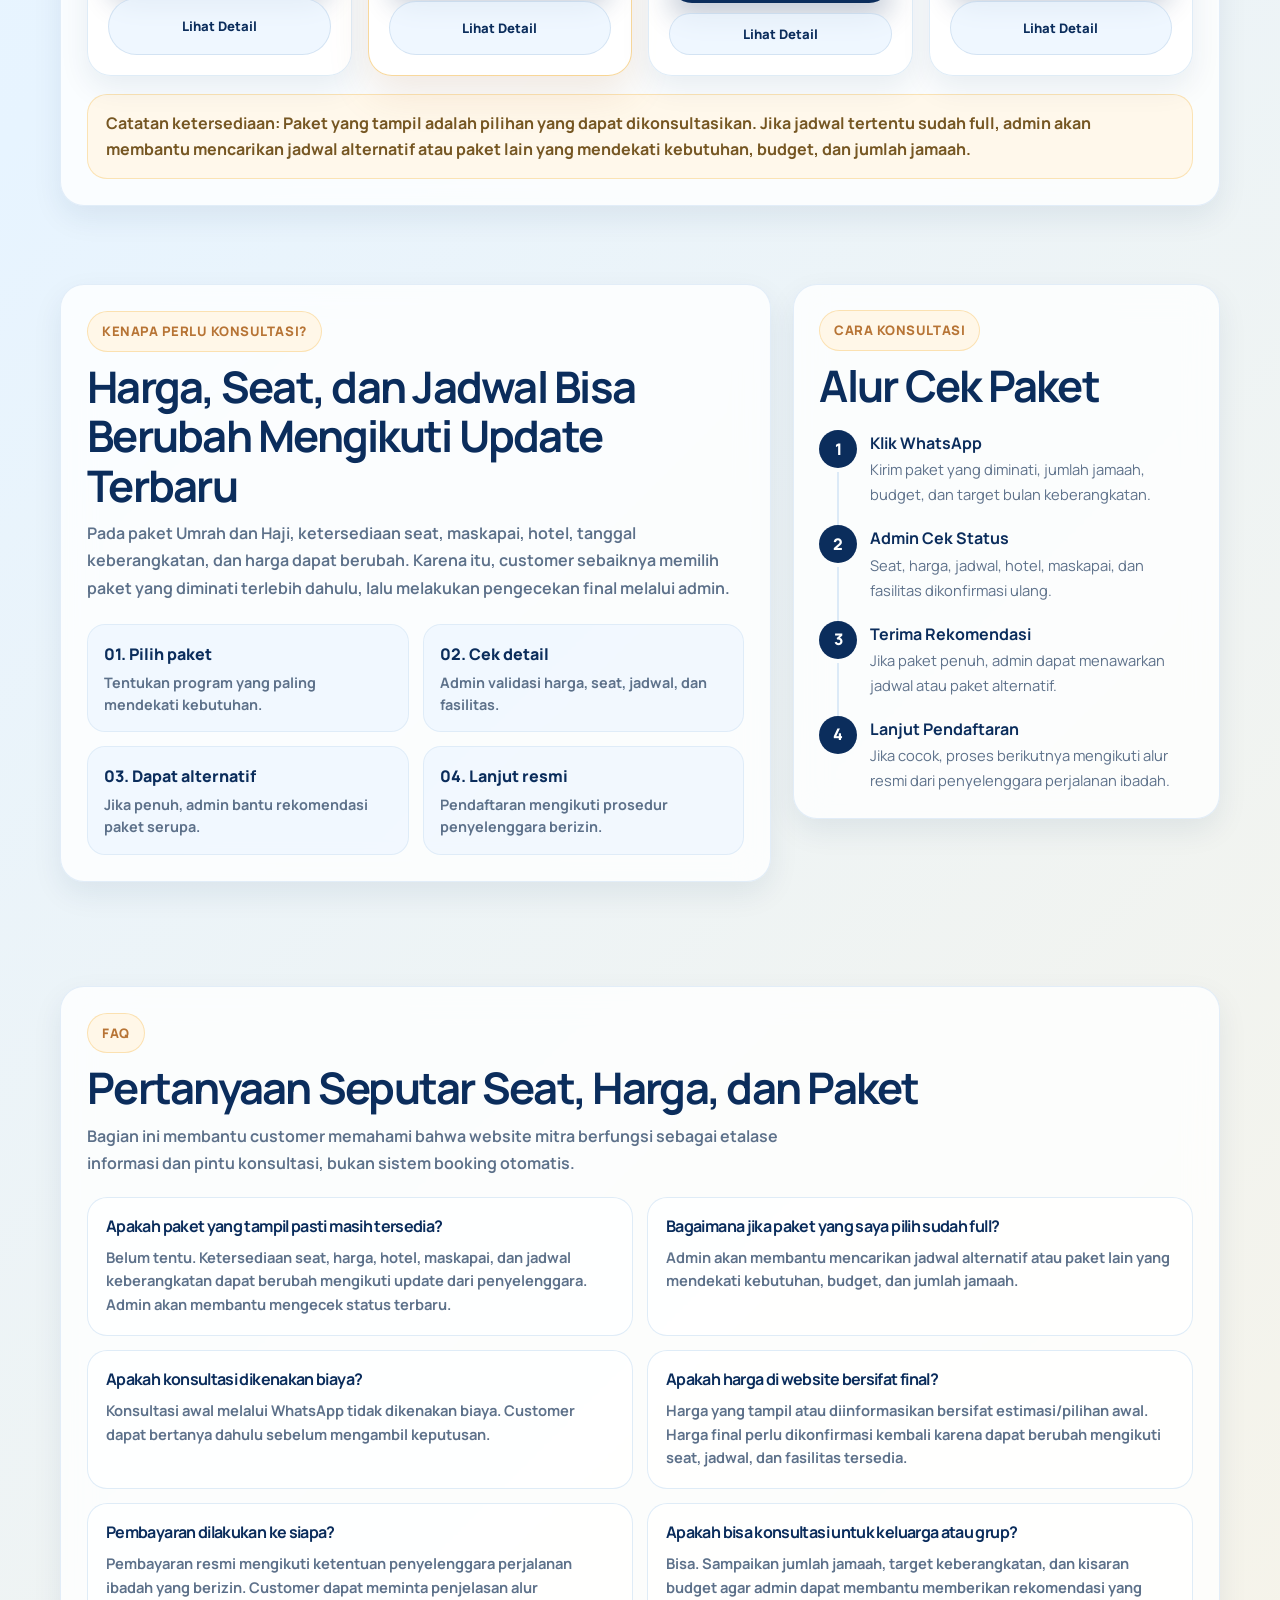
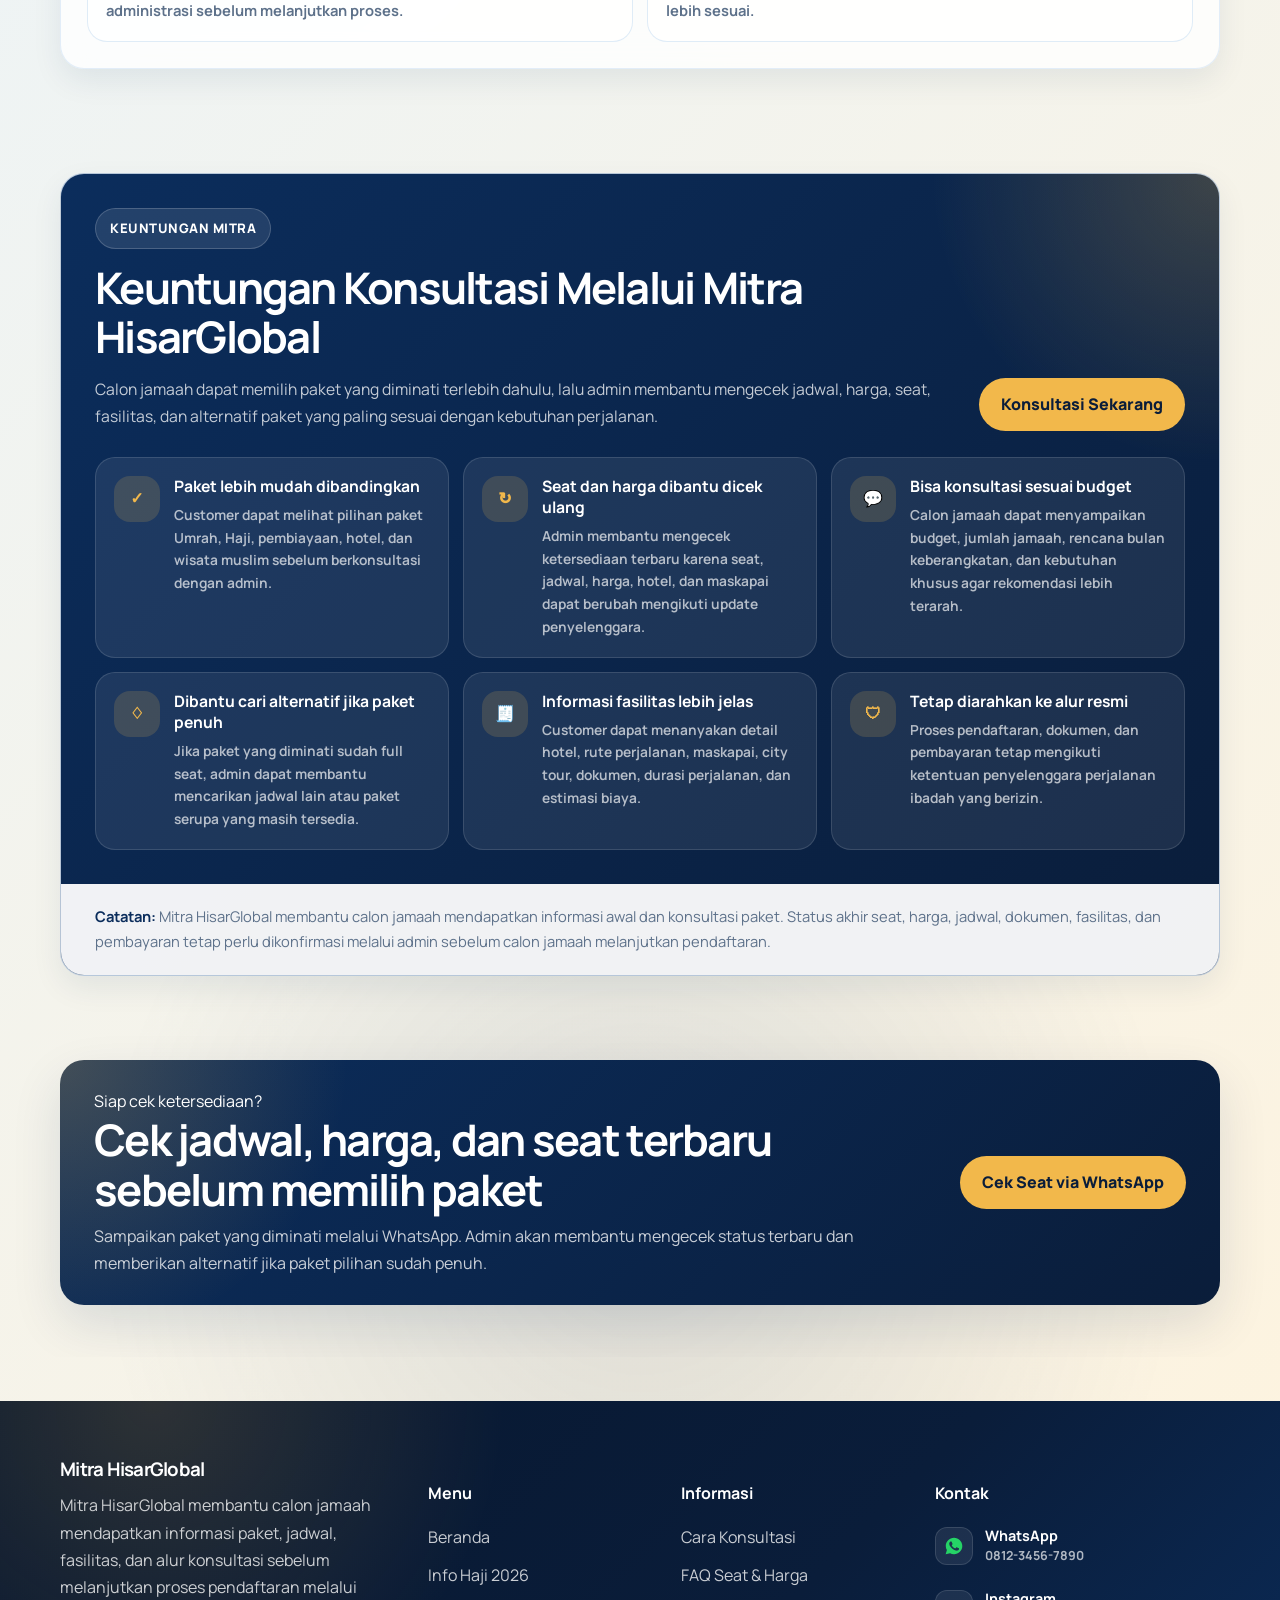
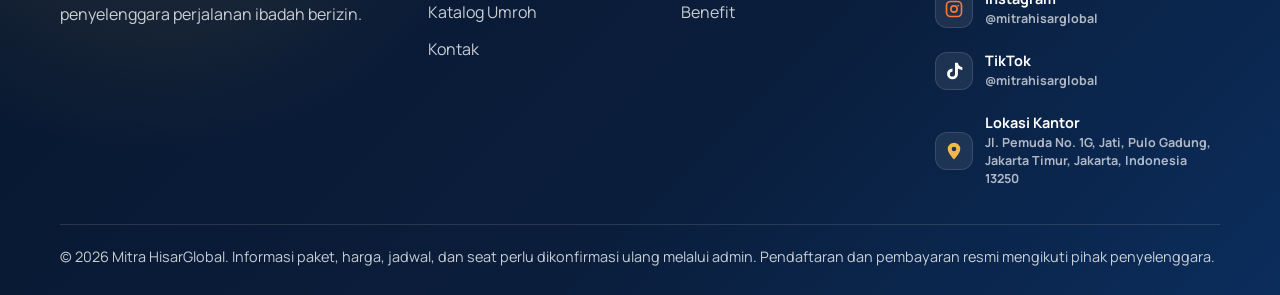
==== commit a8e1beb1: "Update index.html perubah path baner yang bermasalah" ====
--- a/index.html
+++ b/index.html
@@ -121,14 +121,14 @@
         <div class="banner-slider" data-banner-slider>
           <div class="banner-slide active">
             <img
-              src="assets/images/baner/poster-1.png"
+              src="assets/images/Baner/poster-1.png"
               alt="Banner Promo Umrah Mitra HisarGlobal 1"
             />
           </div>
 
           <div class="banner-slide">
             <img
-              src="assets/images/baner/poster-2.png"
+              src="assets/images/Baner/poster-2.png"
               alt="Banner Promo Umrah Mitra HisarGlobal 2"
             />
           </div>
